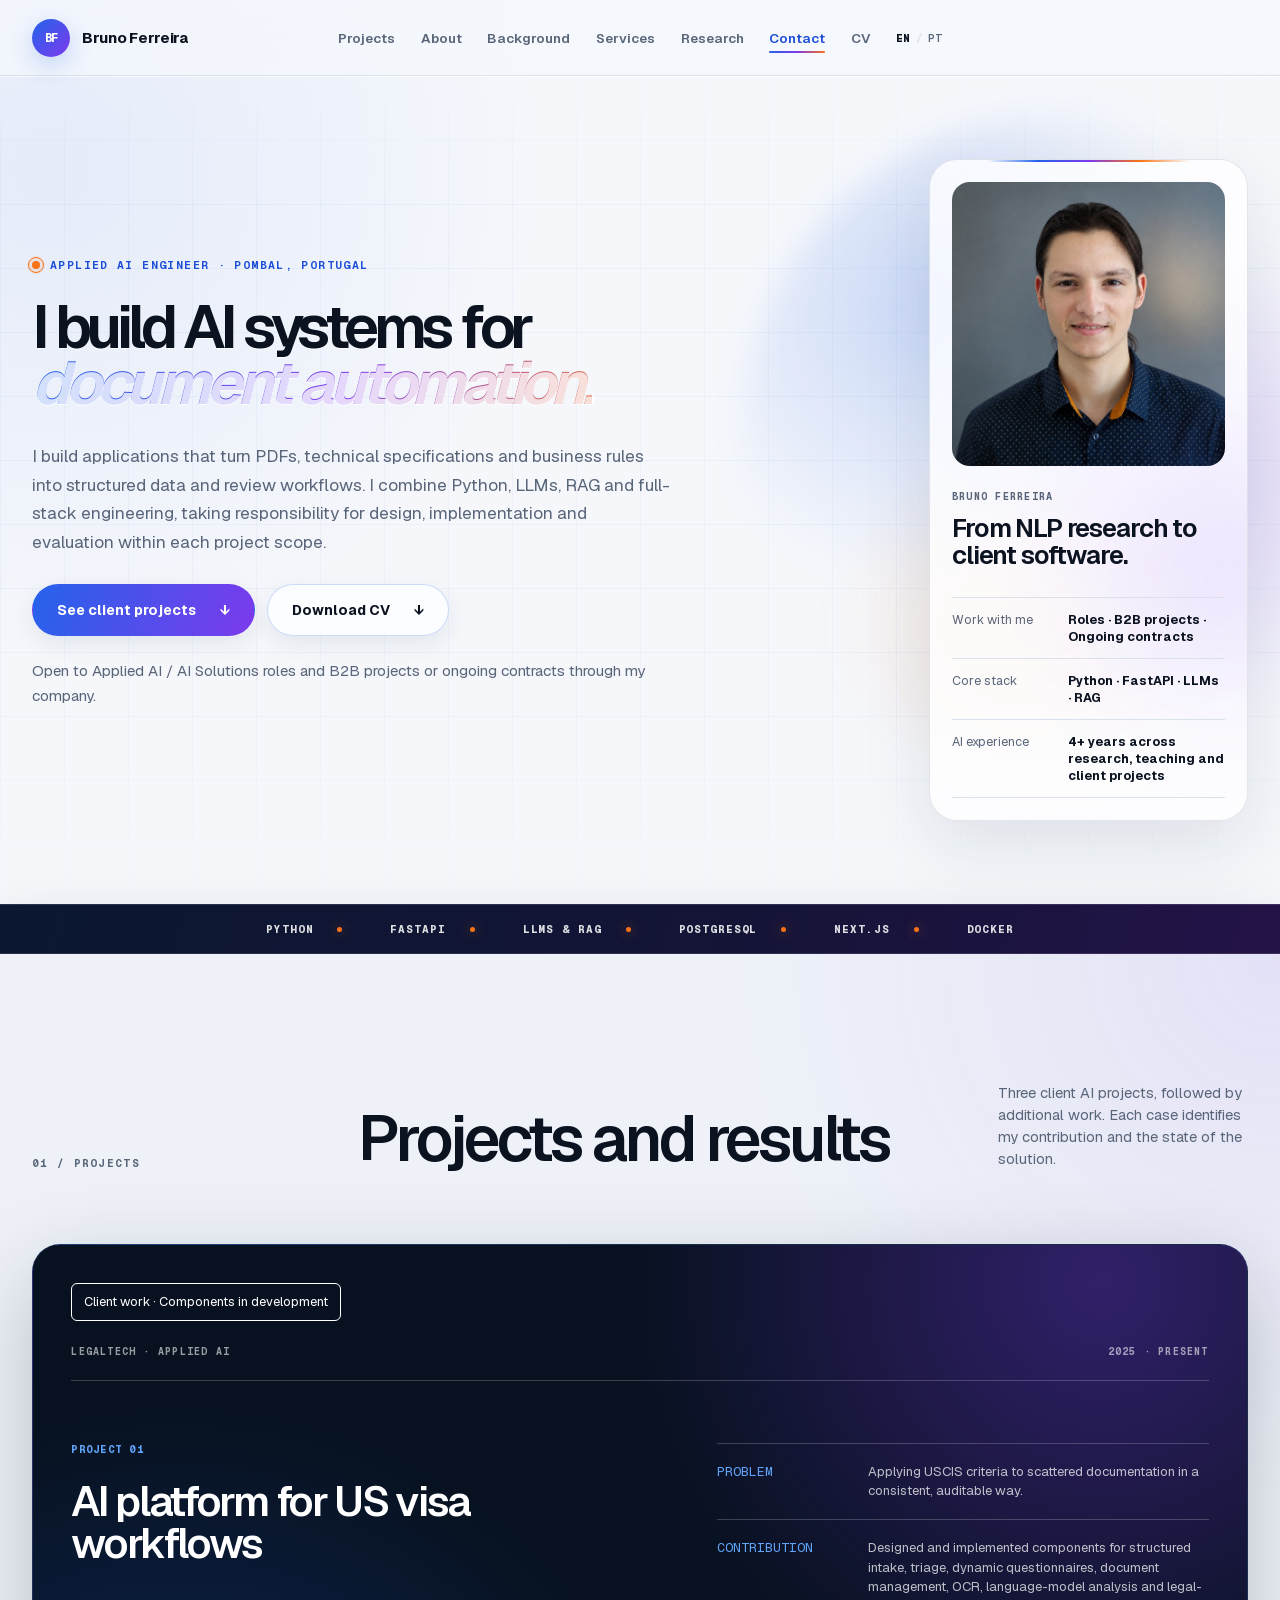
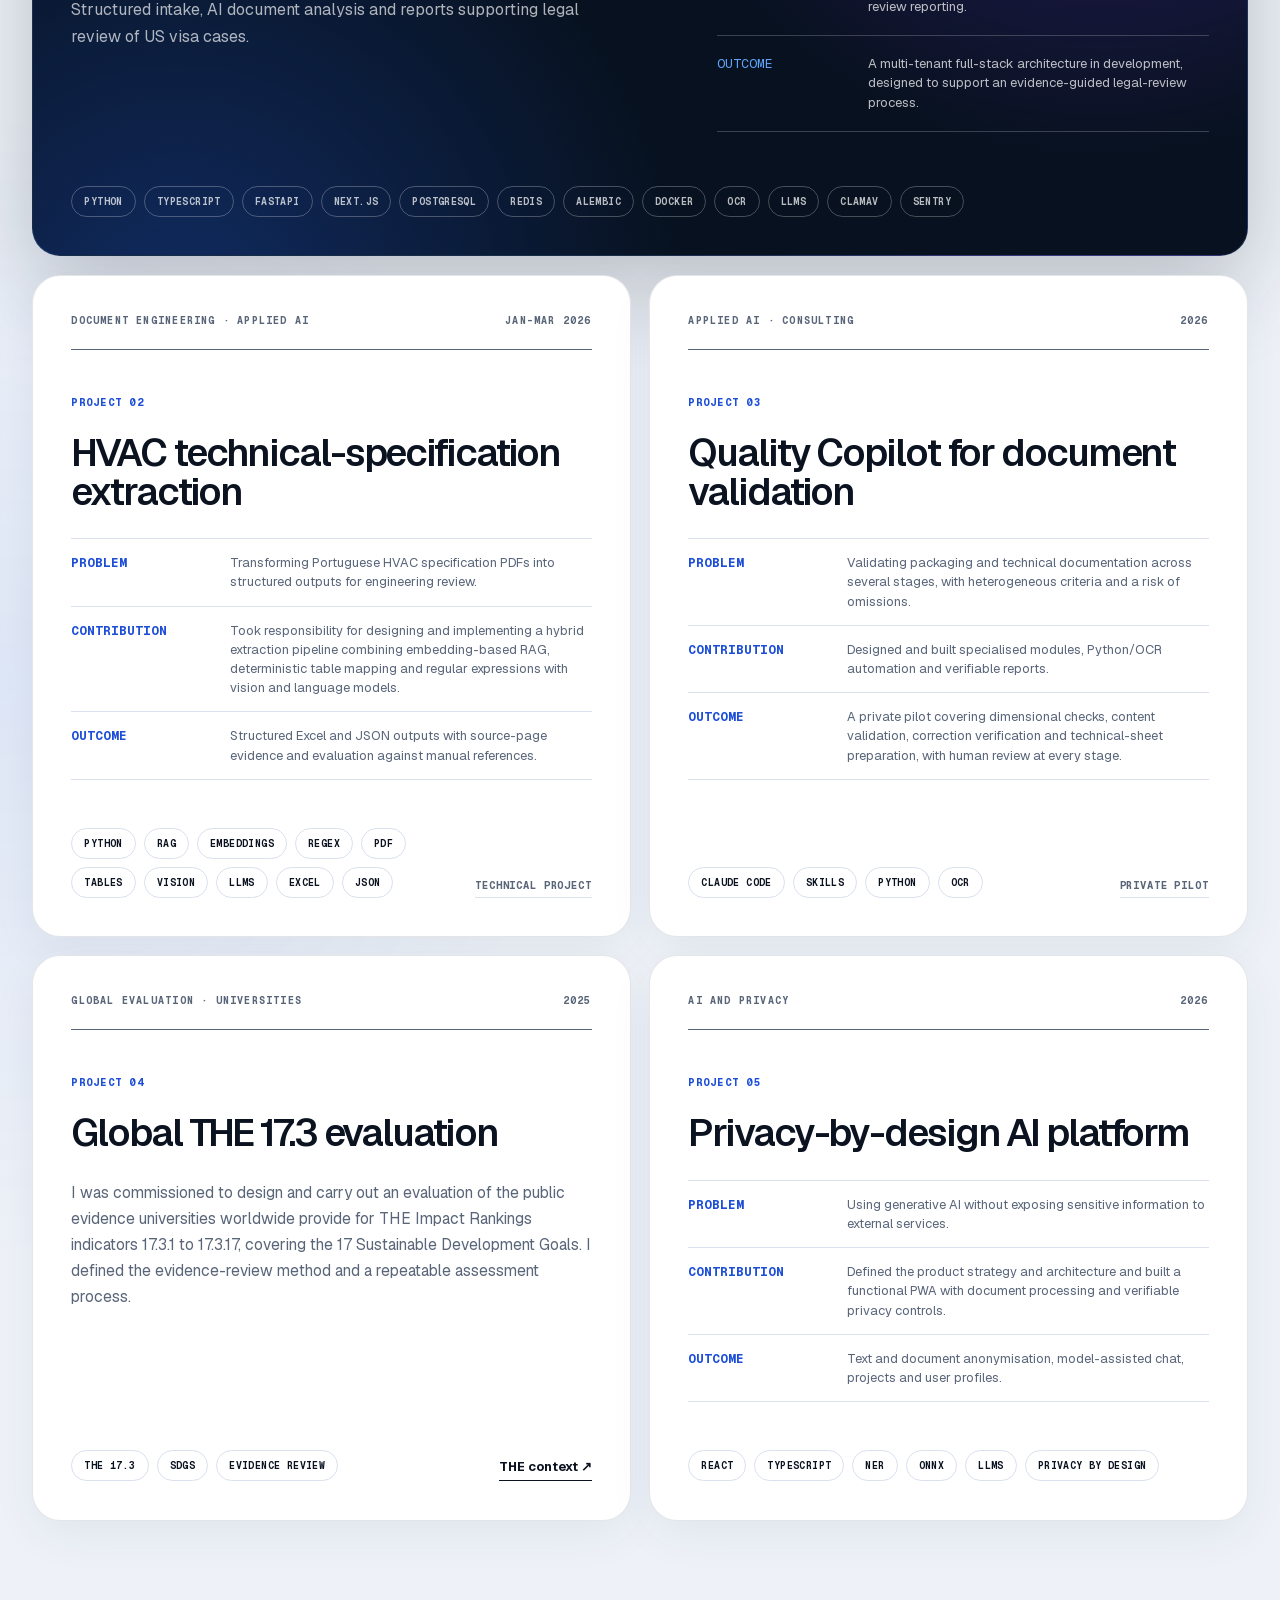
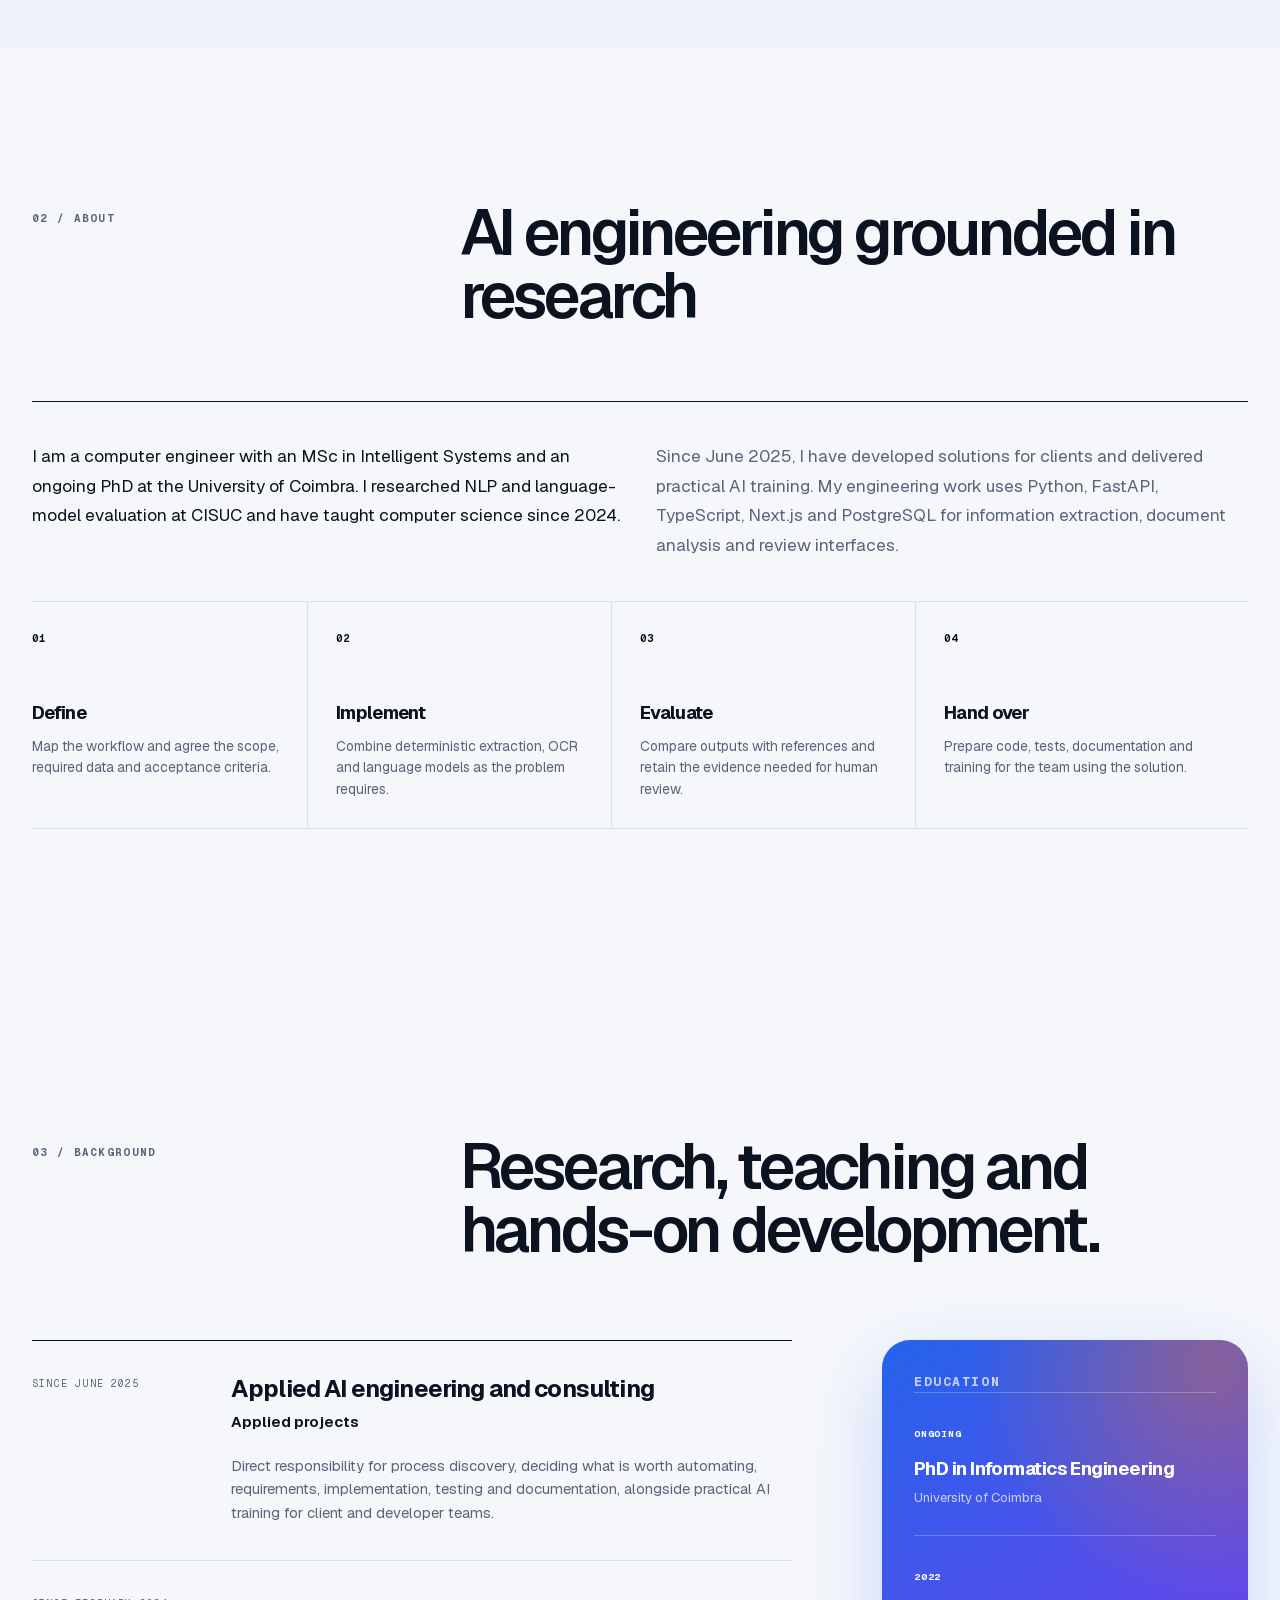
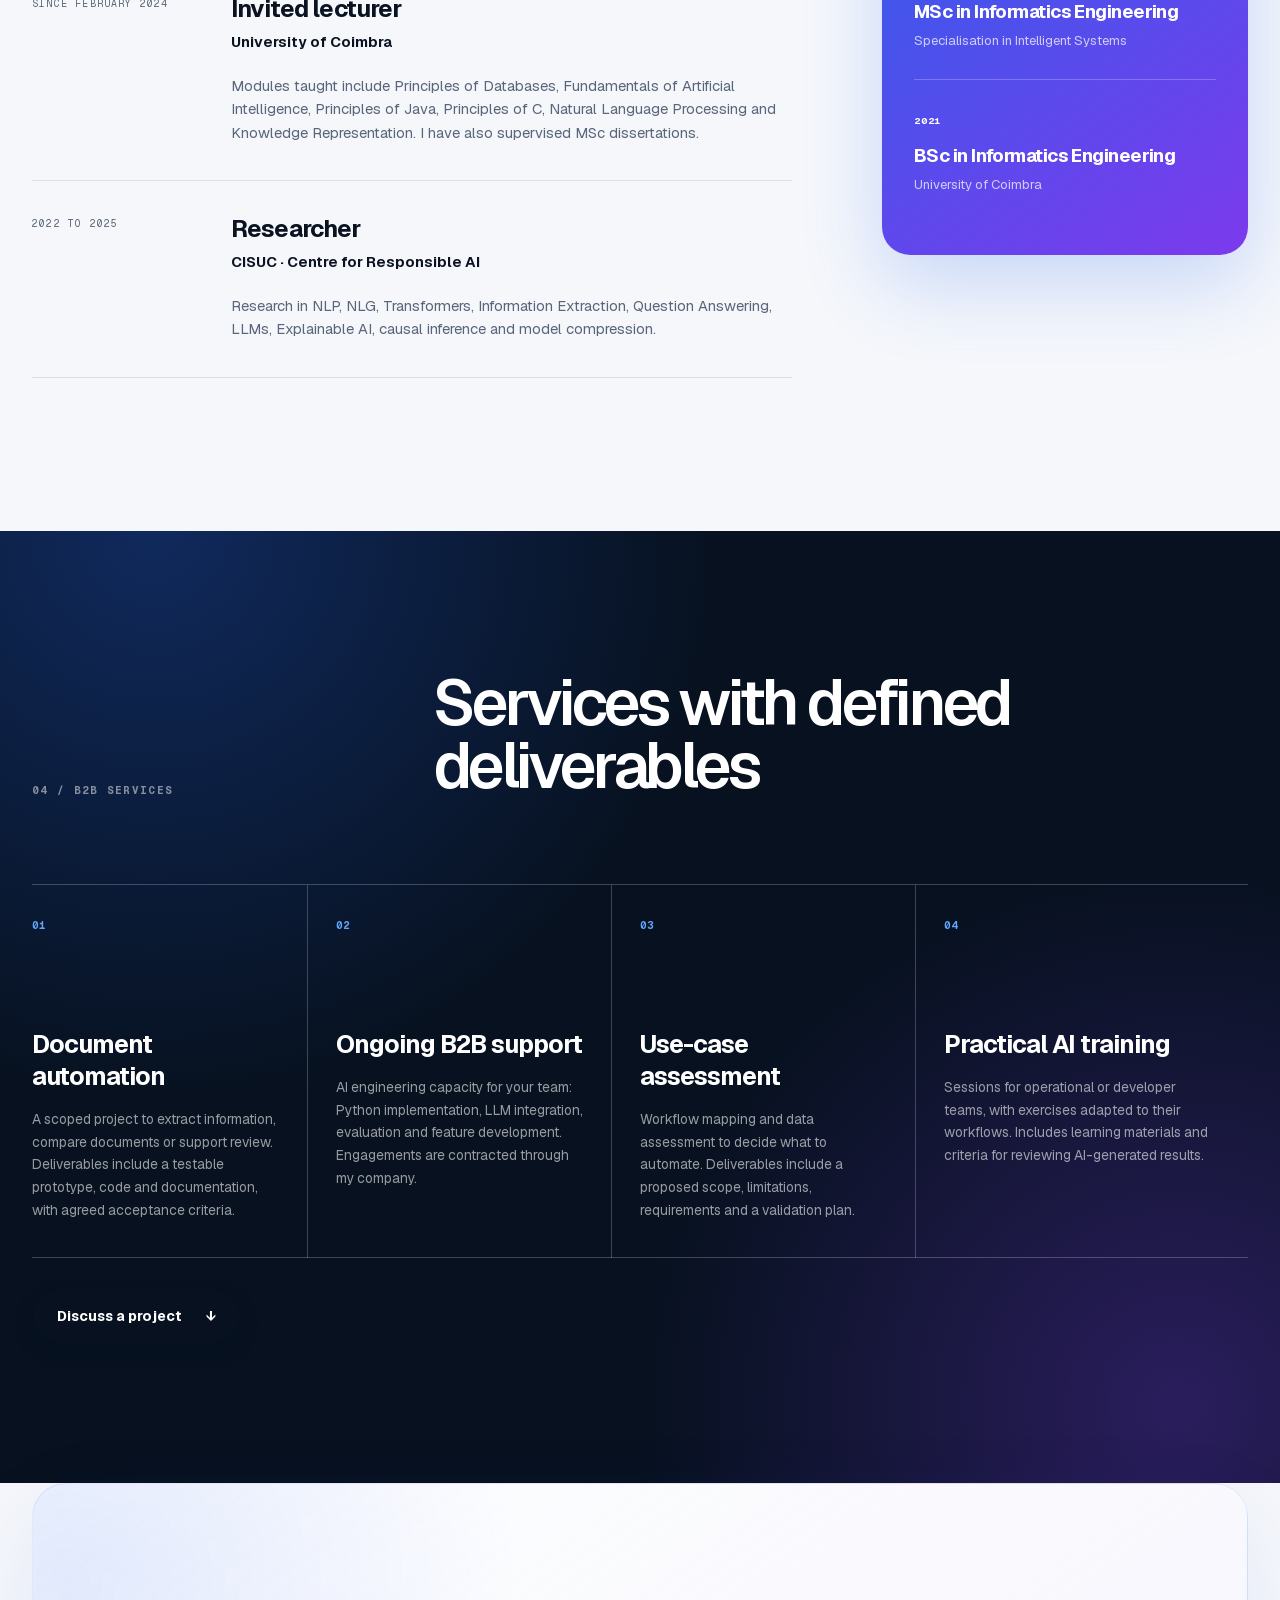
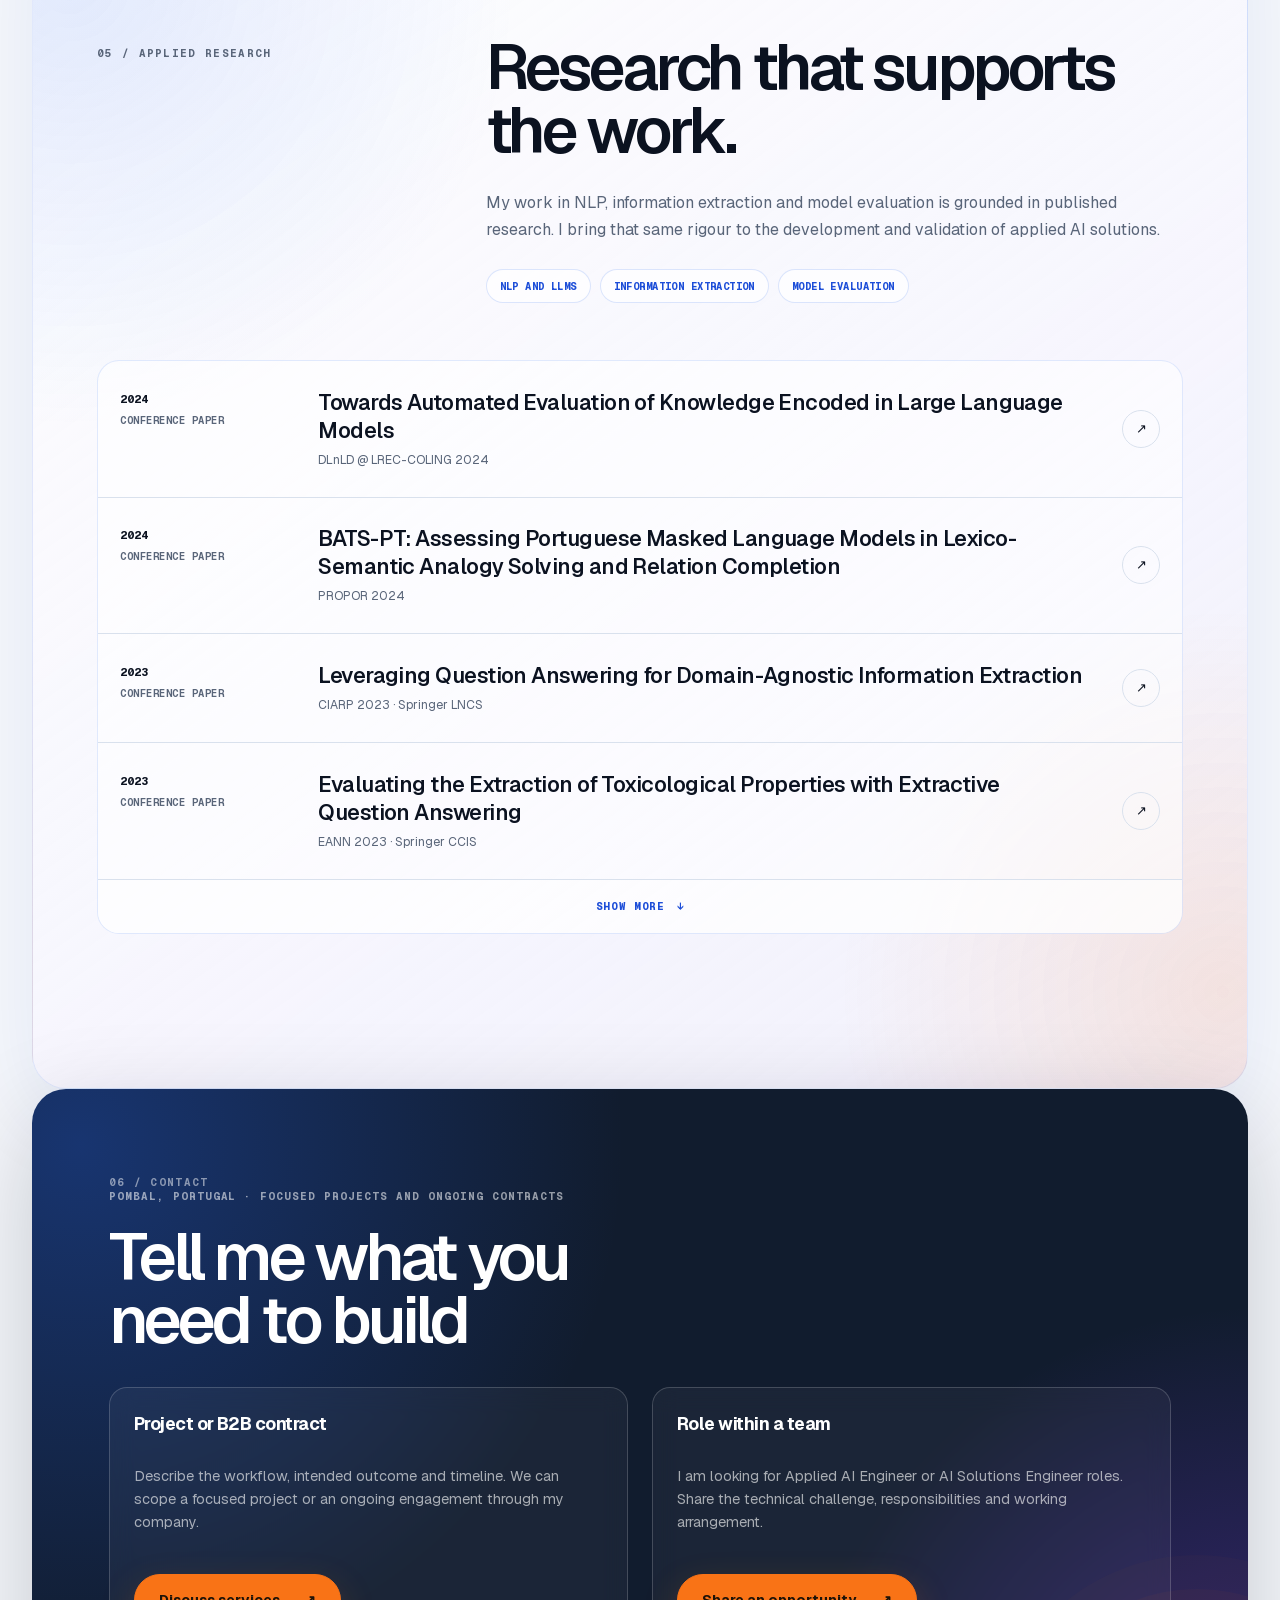
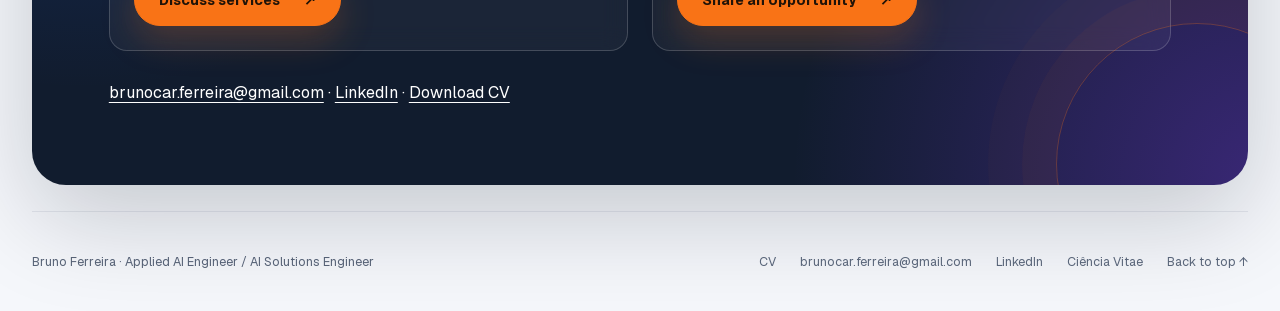
==== en/index.html @ 370292e5 "Restore visual hierarchy in CVs and update privacy project label and year" ====
<!doctype html>
<html lang="en-GB">
<head>
  <meta charset="utf-8">
  <meta name="viewport" content="width=device-width, initial-scale=1">
  <title>Bruno Ferreira | Applied AI Engineer / AI Solutions Engineer</title>
  <meta name="description" content="Applied AI Engineer in Portugal. Python, LLMs, RAG and document automation. Client projects in LegalTech, engineering and document validation. Available for roles and B2B contracts.">
  <meta name="theme-color" content="#f5f7fb">
  <link rel="canonical" href="https://mrbrunoferreira.github.io/bruno-ferreira/">
  <link rel="alternate" hreflang="pt-PT" href="https://mrbrunoferreira.github.io/bruno-ferreira/pt/">
  <link rel="alternate" hreflang="en-GB" href="https://mrbrunoferreira.github.io/bruno-ferreira/">
  <link rel="alternate" hreflang="x-default" href="https://mrbrunoferreira.github.io/bruno-ferreira/">
  <link rel="icon" type="image/png" sizes="304x304" href="../favicon-bf.png">
  <link rel="preload" href="../bruno-ferreira-portrait-2026.jpg" as="image">
  <link rel="stylesheet" href="../styles.css">
  <meta property="og:type" content="website">
  <meta property="og:title" content="Bruno Ferreira | Applied AI Engineer / AI Solutions Engineer">
  <meta property="og:description" content="Applied AI Engineer in Portugal. Python, LLMs, RAG and document automation. Client projects in LegalTech, engineering and document validation. Available for roles and B2B contracts.">
  <meta property="og:url" content="https://mrbrunoferreira.github.io/bruno-ferreira/">
  <meta property="og:site_name" content="Bruno Ferreira">
  <meta property="og:locale" content="en_GB">
  <meta property="og:locale:alternate" content="pt_PT">
  <meta property="og:image" content="https://mrbrunoferreira.github.io/bruno-ferreira/og-applied-ai-blue.png">
  <meta property="og:image:width" content="1735">
  <meta property="og:image:height" content="907">
  <meta property="og:image:alt" content="Bruno Ferreira, Applied AI Engineer. Research, engineering and delivery.">
  <meta name="twitter:card" content="summary_large_image">
  <meta name="twitter:title" content="Bruno Ferreira | Applied AI Engineer / AI Solutions Engineer">
  <meta name="twitter:description" content="Applied AI Engineer in Portugal. Python, LLMs, RAG and document automation. Client projects in LegalTech, engineering and document validation. Available for roles and B2B contracts.">
  <meta name="twitter:image" content="https://mrbrunoferreira.github.io/bruno-ferreira/og-applied-ai-blue.png">
  <script type="application/ld+json">{"@context":"https://schema.org","@type":"Person","name":"Bruno Ferreira","jobTitle":"Applied AI Engineer / AI Solutions Engineer","url":"https://mrbrunoferreira.github.io/bruno-ferreira/","email":"mailto:brunocar.ferreira@gmail.com","sameAs":["https://www.linkedin.com/in/mrbclf/","https://www.cienciavitae.pt/portal/en/F511-94EB-FD3B","https://orcid.org/0000-0002-1148-8887"],"address":{"@type":"PostalAddress","addressLocality":"Pombal","addressCountry":"PT"},"knowsAbout":["Applied AI","Natural Language Processing","Large Language Models","Information Extraction","Question Answering","AI evaluation","Document intelligence"]}</script>
</head>
<body>
<a class="skip-link" href="#home">Skip to content</a>
<div class="scroll-progress" aria-hidden="true"><span></span></div>
<header class="site-header">
<a class="brand" href="#home" aria-label="Bruno Ferreira, home">
<span class="brand-mark" aria-hidden="true">BF</span>
<span>Bruno Ferreira</span>
</a>
<button class="nav-toggle" type="button" hidden aria-expanded="false" aria-controls="main-navigation" aria-label="Open menu" data-label-open="Open menu" data-label-close="Close menu">
<span>Menu</span>
<span class="nav-toggle-icon" aria-hidden="true"><span></span><span></span></span>
</button>
<nav class="main-nav" id="main-navigation" aria-label="Main navigation">
<a href="#projects">Projects</a>
<a href="#about">About</a>
<a href="#background">Background</a>
<a href="#services">Services</a>
<a href="#research">Research</a>
<a class="nav-contact" href="#contact">Contact</a>
<a href="../bruno-ferreira-cv-en.pdf" download>CV</a>
<span class="language-switch" role="group" aria-label="Choose language">
<a href="../" lang="en" aria-current="page">EN</a>
<span aria-hidden="true">/</span>
<a href="../pt/" lang="pt">PT</a>
</span>
</nav>
</header>
<main id="home" tabindex="-1">
<section class="hero section-shell" aria-labelledby="hero-title">
<div class="hero-copy">
<p class="eyebrow"><span class="status-dot" aria-hidden="true"></span>Applied AI Engineer · Pombal, Portugal</p>
<h1 id="hero-title">I build AI systems for <em>document automation.</em></h1>
<p class="hero-intro">I build applications that turn PDFs, technical specifications and business rules into structured data and review workflows. I combine Python, LLMs, RAG and full-stack engineering, taking responsibility for design, implementation and evaluation within each project scope.</p>
<div class="hero-actions">
<a class="button button-primary" href="#projects">See client projects <span aria-hidden="true">↓</span></a>
<a class="button button-secondary" href="../bruno-ferreira-cv-en.pdf" download>Download CV <span aria-hidden="true">↓</span></a>
</div>
<p class="hero-availability">Open to Applied AI / AI Solutions roles and B2B projects or ongoing contracts through my company.</p>
</div>
<aside class="hero-profile" aria-label="Professional summary">
<div class="portrait-wrap">
<img src="../bruno-ferreira-portrait-2026.jpg" alt="Portrait of Bruno Ferreira" width="1254" height="1254">
</div>
<p class="profile-label">Bruno Ferreira</p>
<h2>From NLP research to client software.</h2>
<dl class="profile-facts">
<div><dt>Work with me</dt><dd>Roles · B2B projects · Ongoing contracts</dd></div>
<div><dt>Core stack</dt><dd>Python · FastAPI · LLMs · RAG</dd></div>
<div><dt>AI experience</dt><dd>4+ years across research, teaching and client projects</dd></div>
</dl>
</aside>
</section>
<div class="focus-strip">
<div class="focus-track" role="list" aria-label="Core technologies">
<span role="listitem">Python</span>
<span role="listitem">FastAPI</span>
<span role="listitem">LLMs &amp; RAG</span>
<span role="listitem">PostgreSQL</span>
<span role="listitem">Next.js</span>
<span role="listitem">Docker</span>
</div>
</div>

<section class="projects" id="projects" aria-labelledby="projects-title">
<div class="section-shell section-heading section-heading-row">
<div>
<p class="section-index">01 / Projects</p>
<h2 id="projects-title">Projects and results</h2>
</div>
<p class="section-note">Three client AI projects, followed by additional work. Each case identifies my contribution and the state of the solution.</p>
</div>
<div class="section-shell project-grid">
<article class="project-card project-featured project-visa">
<p class="project-state">Client work · Components in development</p>
<div class="project-topline">
<p>LegalTech · Applied AI</p>
<span>2025 · Present</span>
</div>
<div class="project-featured-content">
<div>
<p class="project-number">Project 01</p>
<h3>AI platform for US visa workflows</h3>
<p class="project-lead">Structured intake, AI document analysis and reports supporting legal review of US visa cases.</p>
</div>
<dl class="project-details">
<div><dt>Problem</dt><dd>Applying USCIS criteria to scattered documentation in a consistent, auditable way.</dd></div>
<div><dt>Contribution</dt><dd>Designed and implemented components for structured intake, triage, dynamic questionnaires, document management, OCR, language-model analysis and legal-review reporting.</dd></div>
<div><dt>Outcome</dt><dd>A multi-tenant full-stack architecture in development, designed to support an evidence-guided legal-review process.</dd></div>
</dl>
</div>
<div class="tag-list" role="list" aria-label="Project technologies">
<span role="listitem">Python</span>
<span role="listitem">TypeScript</span>
<span role="listitem">FastAPI</span>
<span role="listitem">Next.js</span>
<span role="listitem">PostgreSQL</span>
<span role="listitem">Redis</span>
<span role="listitem">Alembic</span>
<span role="listitem">Docker</span>
<span role="listitem">OCR</span>
<span role="listitem">LLMs</span>
<span role="listitem">ClamAV</span>
<span role="listitem">Sentry</span>
</div>
</article>
<article class="project-card project-secondary project-hvac">
<div class="project-topline">
<p>Document engineering · Applied AI</p>
<span>Jan–Mar 2026</span>
</div>
<p class="project-number">Project 02</p>
<h3>HVAC technical-specification extraction</h3>
<dl class="project-summary-grid">
<div><dt>Problem</dt><dd>Transforming Portuguese HVAC specification PDFs into structured outputs for engineering review.</dd></div>
<div><dt>Contribution</dt><dd>Took responsibility for designing and implementing a hybrid extraction pipeline combining embedding-based RAG, deterministic table mapping and regular expressions with vision and language models.</dd></div>
<div><dt>Outcome</dt><dd>Structured Excel and JSON outputs with source-page evidence and evaluation against manual references.</dd></div>
</dl>
<div class="project-card-footer">
<div class="tag-list">
<span>Python</span>
<span>RAG</span>
<span>Embeddings</span>
<span>Regex</span>
<span>PDF</span>
<span>Tables</span>
<span>Vision</span>
<span>LLMs</span>
<span>Excel</span>
<span>JSON</span>
</div>
<span class="project-private">Technical project</span>
</div>
</article>
<article class="project-card project-secondary project-quality">
<div class="project-topline">
<p>Applied AI · Consulting</p>
<span>2026</span>
</div>
<p class="project-number">Project 03</p>
<h3>Quality Copilot for document validation</h3>
<dl class="project-summary-grid">
<div><dt>Problem</dt><dd>Validating packaging and technical documentation across several stages, with heterogeneous criteria and a risk of omissions.</dd></div>
<div><dt>Contribution</dt><dd>Designed and built specialised modules, Python/OCR automation and verifiable reports.</dd></div>
<div><dt>Outcome</dt><dd>A private pilot covering dimensional checks, content validation, correction verification and technical-sheet preparation, with human review at every stage.</dd></div>
</dl>
<div class="project-card-footer">
<div class="tag-list">
<span>Claude Code</span>
<span>Skills</span>
<span>Python</span>
<span>OCR</span>
</div>
<span class="project-private">Private pilot</span>
</div>
</article>
<article class="project-card project-secondary project-the">
<div class="project-topline">
<p>Global evaluation · Universities</p>
<span>2025</span>
</div>
<p class="project-number">Project 04</p>
<h3>Global THE 17.3 evaluation</h3>
<p>I was commissioned to design and carry out an evaluation of the public evidence universities worldwide provide for THE Impact Rankings indicators 17.3.1 to 17.3.17, covering the 17 Sustainable Development Goals. I defined the evidence-review method and a repeatable assessment process.</p>
<div class="project-card-footer">
<div class="tag-list">
<span>THE 17.3</span>
<span>SDGs</span>
<span>Evidence Review</span>
</div>
<a href="https://www.timeshighereducation.com/world-university-rankings/impact-rankings-2025-methodology" target="_blank" rel="noreferrer">THE context <span aria-hidden="true">↗</span>
</a>
</div>
</article>
<article class="project-card project-secondary project-privacy">
<div class="project-topline">
<p>AI and privacy</p>
<span>2026</span>
</div>
<p class="project-number">Project 05</p>
<h3>Privacy-by-design AI platform</h3>
<dl class="project-summary-grid">
<div><dt>Problem</dt><dd>Using generative AI without exposing sensitive information to external services.</dd></div>
<div><dt>Contribution</dt><dd>Defined the product strategy and architecture and built a functional PWA with document processing and verifiable privacy controls.</dd></div>
<div><dt>Outcome</dt><dd>Text and document anonymisation, model-assisted chat, projects and user profiles.</dd></div>
</dl>
<div class="project-card-footer">
<div class="tag-list">
<span>React</span>
<span>TypeScript</span>
<span>NER</span>
<span>ONNX</span>
<span>LLMs</span>
<span>Privacy by Design</span>
</div>
</div>
</article>
</div>
</section>
<section class="about section-shell" id="about" aria-labelledby="about-title">
<div class="section-heading"><p class="section-index">02 / About</p><h2 id="about-title">AI engineering grounded in research</h2></div>
<div class="about-body">
<div class="about-copy"><p>I am a computer engineer with an MSc in Intelligent Systems and an ongoing PhD at the University of Coimbra. I researched NLP and language-model evaluation at CISUC and have taught computer science since 2024.</p><p>Since June 2025, I have developed solutions for clients and delivered practical AI training. My engineering work uses Python, FastAPI, TypeScript, Next.js and PostgreSQL for information extraction, document analysis and review interfaces.</p></div>
<div class="about-process" role="group" aria-label="How I work">
<article><span>01</span><h3>Define</h3><p>Map the workflow and agree the scope, required data and acceptance criteria.</p></article><article><span>02</span><h3>Implement</h3><p>Combine deterministic extraction, OCR and language models as the problem requires.</p></article><article><span>03</span><h3>Evaluate</h3><p>Compare outputs with references and retain the evidence needed for human review.</p></article><article><span>04</span><h3>Hand over</h3><p>Prepare code, tests, documentation and training for the team using the solution.</p></article>
</div>
</div>
</section>
<section class="journey section-shell" id="background" aria-labelledby="journey-title">
<div class="section-heading">
<p class="section-index">03 / Background</p>
<h2 id="journey-title">Research, teaching and hands-on development.</h2>
</div>
<div class="journey-layout">
<div class="timeline">
<article>
<p class="timeline-period">Since June 2025</p>
<div>
<h3>Applied AI engineering and consulting</h3>
<p class="timeline-place">Applied projects</p>
<p>Direct responsibility for process discovery, deciding what is worth automating, requirements, implementation, testing and documentation, alongside practical AI training for client and developer teams.</p>
</div>
</article>
<article>
<p class="timeline-period">Since February 2024</p>
<div>
<h3>Invited lecturer</h3>
<p class="timeline-place">University of Coimbra</p>
<p>Modules taught include Principles of Databases, Fundamentals of Artificial Intelligence, Principles of Java, Principles of C, Natural Language Processing and Knowledge Representation. I have also supervised MSc dissertations.</p>
</div>
</article>
<article>
<p class="timeline-period">2022 to 2025</p>
<div>
<h3>Researcher</h3>
<p class="timeline-place">CISUC · Centre for Responsible AI</p>
<p>Research in NLP, NLG, Transformers, Information Extraction, Question Answering, LLMs, Explainable AI, causal inference and model compression.</p>
</div>
</article>
</div>
<aside class="education-card">
<p class="profile-label">Education</p>
<div>
<span>Ongoing</span>
<h3>PhD in Informatics Engineering</h3>
<p>University of Coimbra</p>
</div>
<div>
<span>2022</span>
<h3>MSc in Informatics Engineering</h3>
<p>Specialisation in Intelligent Systems</p>
</div>
<div>
<span>2021</span>
<h3>BSc in Informatics Engineering</h3>
<p>University of Coimbra</p>
</div>
</aside>
</div>
</section>
<section class="capability-section" id="services" aria-labelledby="capability-title">
<div class="section-shell">
<div class="section-heading section-heading-row"><div><p class="section-index section-index-light">04 / B2B services</p>
<h2 id="capability-title">Services with defined deliverables</h2></div></div>
<div class="capability-grid">
<article><span>01</span><h3>Document automation</h3><p>A scoped project to extract information, compare documents or support review. Deliverables include a testable prototype, code and documentation, with agreed acceptance criteria.</p></article><article><span>02</span><h3>Ongoing B2B support</h3><p>AI engineering capacity for your team: Python implementation, LLM integration, evaluation and feature development. Engagements are contracted through my company.</p></article><article><span>03</span><h3>Use-case assessment</h3><p>Workflow mapping and data assessment to decide what to automate. Deliverables include a proposed scope, limitations, requirements and a validation plan.</p></article><article><span>04</span><h3>Practical AI training</h3><p>Sessions for operational or developer teams, with exercises adapted to their workflows. Includes learning materials and criteria for reviewing AI-generated results.</p></article>
</div>
<p class="service-contact"><a class="button button-outline-light" href="#contact">Discuss a project <span aria-hidden="true">↓</span></a></p>
</div></section>
<section class="publications section-shell" id="research" aria-labelledby="publications-title">
<div class="section-heading">
<p class="section-index">05 / Applied research</p>
<div class="publication-heading-copy">
<h2 id="publications-title">Research that supports the work.</h2>
<p class="publication-lead">My work in NLP, information extraction and model evaluation is grounded in published research. I bring that same rigour to the development and validation of applied AI solutions.</p>
<div class="publication-themes" role="list" aria-label="Main research areas">
<span role="listitem">NLP and LLMs</span>
<span role="listitem">Information extraction</span>
<span role="listitem">Model evaluation</span>
</div>
</div>
</div>
<div class="publication-list">
<article>
<div class="publication-meta"><span>2024</span><small>Conference paper</small></div>
<div class="publication-copy"><h3>Towards Automated Evaluation of Knowledge Encoded in Large Language Models</h3><p>DLnLD @ LREC-COLING 2024</p></div>
<a href="https://aclanthology.org/2024.dlnld-1.7/" target="_blank" rel="noreferrer" aria-label="Open Towards Automated Evaluation of Knowledge Encoded in Large Language Models">↗</a>
</article>
<article>
<div class="publication-meta"><span>2024</span><small>Conference paper</small></div>
<div class="publication-copy"><h3>BATS-PT: Assessing Portuguese Masked Language Models in Lexico-Semantic Analogy Solving and Relation Completion</h3><p>PROPOR 2024</p></div>
<a href="https://aclanthology.org/2024.propor-1.21/" target="_blank" rel="noreferrer" aria-label="Open BATS-PT">↗</a>
</article>
<article>
<div class="publication-meta"><span>2023</span><small>Conference paper</small></div>
<div class="publication-copy"><h3>Leveraging Question Answering for Domain-Agnostic Information Extraction</h3><p>CIARP 2023 · Springer LNCS</p></div>
<a href="https://link.springer.com/chapter/10.1007/978-3-031-49018-7_18" target="_blank" rel="noreferrer" aria-label="Open Leveraging Question Answering for Domain-Agnostic Information Extraction">↗</a>
</article>
<article>
<div class="publication-meta"><span>2023</span><small>Conference paper</small></div>
<div class="publication-copy"><h3>Evaluating the Extraction of Toxicological Properties with Extractive Question Answering</h3><p>EANN 2023 · Springer CCIS</p></div>
<a href="https://link.springer.com/chapter/10.1007/978-3-031-34204-2_48" target="_blank" rel="noreferrer" aria-label="Open Evaluating the Extraction of Toxicological Properties with Extractive Question Answering">↗</a>
</article>
<div class="publication-more" id="publication-more-en">
<article>
<div class="publication-meta"><span>2023</span><small>Conference paper</small></div>
<div class="publication-copy"><h3>SafetyDesk: Accelerating the Production of Toxicological Reports</h3><p>EXP.AT 2023 · IEEE</p></div>
<a href="https://doi.org/10.1109/exp.at2358782.2023.10546214" target="_blank" rel="noreferrer" aria-label="Open SafetyDesk: Accelerating the Production of Toxicological Reports">↗</a>
</article>
<article>
<div class="publication-meta"><span>2023</span><small>Extended abstract</small></div>
<div class="publication-copy"><h3>ETFs Information Extraction from KIIDs</h3><p>Environmental Finance for the Common Good</p></div>
<a href="https://www.cienciavitae.pt/portal/en/F511-94EB-FD3B" target="_blank" rel="noreferrer" aria-label="Open the record on Ciência Vitae">↗</a>
</article>
<article>
<div class="publication-meta"><span>2022</span><small>Conference paper</small></div>
<div class="publication-copy"><h3>Question Answering for Toxicological Information Extraction</h3><p>SLATE 2022 · OASIcs</p></div>
<a href="https://drops.dagstuhl.de/entities/document/10.4230/OASIcs.SLATE.2022.3" target="_blank" rel="noreferrer" aria-label="Open Question Answering for Toxicological Information Extraction">↗</a>
</article>
<article>
<div class="publication-meta"><span>2022</span><small>Master's dissertation</small></div>
<div class="publication-copy"><h3>Safety Desk: Extraction and Analysis of Textual Information to Build a Reporting System</h3><p>University of Coimbra</p></div>
<a href="https://estudogeral.uc.pt/handle/10316/102975" target="_blank" rel="noreferrer" aria-label="Open the Safety Desk dissertation">↗</a>
</article>
</div>
<button class="publication-toggle" type="button" hidden aria-expanded="false" aria-controls="publication-more-en" data-label-more="Show more" data-label-less="Show less">
<span class="publication-toggle-label">Show more</span>
<span aria-hidden="true">↓</span>
</button>
</div>
</section>
<section class="contact section-shell" id="contact" aria-labelledby="contact-title">
<p class="section-index section-index-light">06 / Contact</p>
<div class="contact-prompt"><p class="contact-kicker">Pombal, Portugal · Focused projects and ongoing contracts</p><h2 id="contact-title">Tell me what you need to build</h2></div>
<div class="contact-paths contact-options">
<article><h3>Project or B2B contract</h3><p>Describe the workflow, intended outcome and timeline. We can scope a focused project or an ongoing engagement through my company.</p><a class="button button-accent" href="mailto:brunocar.ferreira@gmail.com?subject=B2B%20project%20-%20Bruno%20Ferreira">Discuss services <span aria-hidden="true">↗</span></a></article><article><h3>Role within a team</h3><p>I am looking for Applied AI Engineer or AI Solutions Engineer roles. Share the technical challenge, responsibilities and working arrangement.</p><a class="button button-accent" href="mailto:brunocar.ferreira@gmail.com?subject=Applied%20AI%20opportunity%20-%20Bruno%20Ferreira">Share an opportunity <span aria-hidden="true">↗</span></a></article>
</div>
<p class="contact-direct"><a href="mailto:brunocar.ferreira@gmail.com">brunocar.ferreira@gmail.com</a> · <a href="https://www.linkedin.com/in/mrbclf/" target="_blank" rel="noreferrer">LinkedIn</a> · <a href="../bruno-ferreira-cv-en.pdf" download>Download CV</a></p>
</section>
</main>
<footer class="site-footer">
<p>Bruno Ferreira · Applied AI Engineer / AI Solutions Engineer</p>
<div>
<a href="../bruno-ferreira-cv-en.pdf" download>CV</a>
<a href="mailto:brunocar.ferreira@gmail.com">brunocar.ferreira@gmail.com</a>
<a href="https://www.linkedin.com/in/mrbclf/" target="_blank" rel="noreferrer">LinkedIn</a>
<a href="https://www.cienciavitae.pt/portal/en/F511-94EB-FD3B" target="_blank" rel="noreferrer">Ciência Vitae</a>
<a href="#home">Back to top ↑</a>
</div>
</footer>
<script src="../interactions.js" defer></script>
</body>
</html>
---- styles.css ----
@font-face {
  font-family: "Geist";
  src: url("./fonts/geist.woff2") format("woff2");
  font-style: normal;
  font-weight: 100 900;
  font-display: swap;
}

@font-face {
  font-family: "Geist Mono";
  src: url("./fonts/geist-mono.woff2") format("woff2");
  font-style: normal;
  font-weight: 100 900;
  font-display: swap;
}

:root {
  --font-geist-sans: "Geist";
  --font-geist-mono: "Geist Mono";
}

:root {
  --paper: #f5f7fb;
  --paper-strong: #ffffff;
  --ink: #0b1220;
  --ink-soft: #596579;
  --line: #d9e1ed;
  --accent: #2563eb;
  --accent-dark: #1d4ed8;
  --accent-soft: #dbeafe;
  --violet: #7c3aed;
  --violet-soft: #ede9fe;
  --orange: #f97316;
  --orange-soft: #ffedd5;
  --dark: #07111f;
  --dark-soft: #111c2e;
  --radius-sm: 10px;
  --radius-lg: 28px;
  --shell: min(1280px, calc(100vw - 64px));
  --ease-out: cubic-bezier(0.16, 1, 0.3, 1);
  --shadow-soft: 0 24px 70px rgba(15, 32, 61, 0.1);
  --shadow-hover: 0 30px 90px rgba(30, 64, 175, 0.16);
}

* {
  box-sizing: border-box;
}

html {
  scroll-behavior: smooth;
  overflow-x: hidden;
  background: var(--paper);
}

body {
  margin: 0;
  background: var(--paper);
  color: var(--ink);
  font-family: var(--font-geist-sans), Arial, Helvetica, sans-serif;
  text-rendering: optimizeLegibility;
}

a {
  color: inherit;
  text-decoration: none;
}

button,
a {
  -webkit-tap-highlight-color: transparent;
}

a:focus-visible,
button:focus-visible {
  outline: 3px solid #fff;
  outline-offset: 2px;
  box-shadow: 0 0 0 6px var(--accent-dark);
}

.skip-link {
  position: fixed;
  z-index: 100;
  top: 12px;
  left: 12px;
  padding: 10px 14px;
  border-radius: 8px;
  background: var(--ink);
  color: #fff;
  font-size: 0.82rem;
  font-weight: 700;
  transform: translateY(-160%);
  transition: transform 160ms ease;
}

.skip-link:focus {
  transform: translateY(0);
}

img {
  display: block;
  max-width: 100%;
}

.section-shell {
  width: var(--shell);
  margin-inline: auto;
}

.site-header {
  position: sticky;
  z-index: 30;
  top: 0;
  display: grid;
  grid-template-columns: 1fr auto 1fr;
  align-items: center;
  min-height: 76px;
  padding: 0 32px;
  border-bottom: 1px solid rgba(17, 21, 18, 0.14);
  background: rgba(243, 242, 236, 0.88);
  backdrop-filter: blur(18px);
}

.brand {
  display: inline-flex;
  align-items: center;
  gap: 12px;
  width: fit-content;
  font-size: 0.95rem;
  font-weight: 700;
  letter-spacing: -0.02em;
}

.brand-mark {
  display: grid;
  width: 38px;
  height: 38px;
  place-items: center;
  border-radius: 50%;
  background: var(--ink);
  color: var(--accent);
  font-family: var(--font-geist-mono), monospace;
  font-size: 0.78rem;
  letter-spacing: -0.06em;
}

.nav-toggle {
  display: none;
  align-items: center;
  justify-content: center;
  gap: 10px;
  min-height: 42px;
  padding: 8px 12px;
  border: 1px solid var(--line);
  border-radius: 999px;
  background: rgba(255, 255, 255, 0.72);
  color: var(--ink);
  font: 700 0.76rem var(--font-geist-sans), Arial, sans-serif;
  cursor: pointer;
}

.nav-toggle[hidden] {
  display: none;
}

.nav-toggle-icon {
  display: grid;
  gap: 5px;
  width: 17px;
}

.nav-toggle-icon span {
  display: block;
  width: 100%;
  height: 2px;
  border-radius: 999px;
  background: currentColor;
  transition: transform 220ms ease;
}

.nav-toggle[aria-expanded="true"] .nav-toggle-icon span:first-child {
  transform: translateY(3.5px) rotate(45deg);
}

.nav-toggle[aria-expanded="true"] .nav-toggle-icon span:last-child {
  transform: translateY(-3.5px) rotate(-45deg);
}

.main-nav {
  display: flex;
  align-items: center;
  gap: clamp(17px, 2vw, 32px);
  color: var(--ink-soft);
  font-size: 0.84rem;
  font-weight: 600;
}

.language-switch {
  display: inline-flex;
  align-items: center;
  gap: 6px;
  color: var(--ink-soft);
  font-family: var(--font-geist-mono), monospace;
  font-size: 0.67rem;
  letter-spacing: 0.06em;
}

.language-switch a[aria-current="page"] {
  color: var(--ink);
  font-weight: 800;
}

.language-switch > span {
  color: var(--line);
}

.main-nav a,
.site-footer a {
  position: relative;
}

.main-nav a::after,
.site-footer a::after {
  position: absolute;
  right: 0;
  bottom: -6px;
  left: 0;
  height: 1px;
  background: currentColor;
  content: "";
  transform: scaleX(0);
  transform-origin: right;
  transition: transform 180ms ease;
}

.main-nav a:hover::after,
.site-footer a:hover::after {
  transform: scaleX(1);
  transform-origin: left;
}

.hero {
  display: grid;
  min-height: calc(100svh - 76px);
  grid-template-columns: minmax(0, 1.72fr) minmax(310px, 0.68fr);
  gap: clamp(56px, 7vw, 120px);
  align-items: center;
  padding-block: clamp(48px, 6.5vw, 88px);
}

.eyebrow,
.section-index,
.profile-label,
.project-number,
.project-topline,
.timeline-period {
  font-family: var(--font-geist-mono), monospace;
  text-transform: uppercase;
  letter-spacing: 0.12em;
}

.eyebrow {
  display: flex;
  align-items: center;
  gap: 10px;
  margin: 0 0 28px;
  color: var(--ink-soft);
  font-size: 0.72rem;
  font-weight: 650;
}

.status-dot {
  position: relative;
  width: 8px;
  height: 8px;
  border-radius: 50%;
  background: var(--accent-dark);
}

.status-dot::after {
  position: absolute;
  inset: -4px;
  border: 1px solid var(--accent-dark);
  border-radius: 50%;
  content: "";
}

.hero h1 {
  max-width: 900px;
  margin: 0;
  font-size: clamp(3.5rem, 6.35vw, 6.9rem);
  font-weight: 620;
  letter-spacing: -0.075em;
  line-height: 0.93;
  text-wrap: balance;
}

.hero h1 em {
  display: block;
  color: var(--ink-soft);
  font-family: Georgia, "Times New Roman", serif;
  font-weight: 400;
  letter-spacing: -0.055em;
}

.hero-intro {
  max-width: 700px;
  margin: 30px 0 0;
  color: var(--ink-soft);
  font-size: clamp(1.05rem, 1.35vw, 1.28rem);
  line-height: 1.65;
}

.hero-actions {
  display: flex;
  flex-wrap: wrap;
  gap: 12px;
  margin-top: 28px;
}

.button {
  display: inline-flex;
  min-height: 52px;
  align-items: center;
  justify-content: center;
  gap: 24px;
  border: 1px solid var(--ink);
  border-radius: 999px;
  padding: 0 24px;
  font-size: 0.88rem;
  font-weight: 700;
  transition: transform 180ms ease, background 180ms ease, color 180ms ease;
}

.button:hover {
  transform: translateY(-2px);
}

.button-primary {
  background: var(--ink);
  color: #fff;
}

.button-primary:hover {
  background: var(--dark-soft);
}

.button-secondary:hover {
  background: var(--paper-strong);
}

.hero-profile {
  position: relative;
  overflow: hidden;
  border: 1px solid var(--line);
  border-radius: var(--radius-lg);
  background: var(--paper-strong);
  padding: 22px;
  box-shadow: 0 28px 90px rgba(24, 31, 26, 0.09);
}

.hero-profile::after {
  position: absolute;
  right: -70px;
  bottom: 150px;
  width: 180px;
  height: 180px;
  border-radius: 50%;
  background: var(--accent);
  content: "";
  filter: blur(80px);
  opacity: 0.5;
  pointer-events: none;
}

.portrait-wrap {
  position: relative;
  overflow: hidden;
  aspect-ratio: 1 / 1.04;
  border-radius: 18px;
  background: #e9eeeb;
}

.portrait-wrap img {
  width: 100%;
  height: 100%;
  object-fit: cover;
  object-position: center 20%;
}

.profile-label {
  margin: 24px 0 12px;
  color: var(--ink-soft);
  font-size: 0.64rem;
  font-weight: 700;
}

.hero-profile h2 {
  position: relative;
  z-index: 1;
  max-width: 350px;
  margin: 0;
  font-size: clamp(1.5rem, 2vw, 2.15rem);
  font-weight: 620;
  letter-spacing: -0.045em;
  line-height: 1.05;
}

.profile-facts {
  position: relative;
  z-index: 1;
  display: grid;
  gap: 0;
  margin: 28px 0 0;
  border-top: 1px solid var(--line);
}

.profile-facts div {
  display: grid;
  grid-template-columns: 0.8fr 1.2fr;
  gap: 12px;
  padding: 13px 0;
  border-bottom: 1px solid var(--line);
}

.profile-facts dt,
.profile-facts dd {
  margin: 0;
  font-size: 0.78rem;
}

.profile-facts dt {
  color: var(--ink-soft);
}

.profile-facts dd {
  font-weight: 700;
}

.focus-strip {
  overflow: hidden;
  border-block: 1px solid var(--ink);
  background: var(--accent);
}

.focus-track {
  display: flex;
  width: max-content;
  min-width: 100%;
  align-items: center;
  justify-content: space-around;
}

.focus-track span {
  display: flex;
  align-items: center;
  gap: 24px;
  padding: 17px 24px;
  font-family: var(--font-geist-mono), monospace;
  font-size: 0.69rem;
  font-weight: 750;
  letter-spacing: 0.08em;
  text-transform: uppercase;
  white-space: nowrap;
}

.focus-track span:not(:last-child)::after {
  width: 5px;
  height: 5px;
  border-radius: 50%;
  background: currentColor;
  content: "";
}

.about,
.journey,
.publications {
  padding-block: clamp(100px, 12vw, 180px);
}

.section-heading {
  display: grid;
  grid-template-columns: minmax(220px, 0.6fr) 1.4fr;
  gap: clamp(32px, 7vw, 120px);
}

.section-heading-row {
  grid-template-columns: 1fr auto;
  align-items: end;
}

.section-heading-row > div {
  display: grid;
  grid-template-columns: minmax(220px, 0.6fr) 1.4fr;
  gap: clamp(32px, 7vw, 120px);
  align-items: end;
}

.section-index {
  margin: 9px 0 0;
  color: var(--ink-soft);
  font-size: 0.68rem;
  font-weight: 700;
}

.section-heading h2 {
  max-width: 790px;
  margin: 0;
  font-size: clamp(2.7rem, 5vw, 5.3rem);
  font-weight: 580;
  letter-spacing: -0.065em;
  line-height: 0.98;
}

.section-note {
  max-width: 250px;
  margin: 0;
  color: var(--ink-soft);
  font-size: 0.92rem;
  line-height: 1.5;
}

.about-body {
  display: grid;
  grid-template-columns: minmax(280px, 0.85fr) minmax(0, 1.15fr);
  margin-top: 74px;
  border-top: 1px solid var(--ink);
}

.about-statement {
  grid-column: 1;
  border-right: 1px solid var(--line);
  padding: 40px clamp(32px, 5vw, 72px) 56px 0;
}

.about-statement-label {
  margin: 0;
  color: var(--ink-soft);
  font-family: var(--font-geist-mono), monospace;
  font-size: 0.64rem;
  font-weight: 750;
  letter-spacing: 0.1em;
  text-transform: uppercase;
}

.about-statement > p:last-child {
  max-width: 570px;
  margin: 78px 0 0;
  font-size: clamp(1.8rem, 3vw, 3.25rem);
  font-weight: 560;
  letter-spacing: -0.055em;
  line-height: 1.06;
}

.about-copy {
  grid-column: 2;
  display: grid;
  grid-template-columns: 1fr;
  gap: 32px;
  padding: 40px 0 56px clamp(32px, 5vw, 72px);
}

.about-copy p {
  margin: 0;
  color: var(--ink-soft);
  font-size: clamp(1.04rem, 1.35vw, 1.26rem);
  line-height: 1.72;
}

.about-copy p:first-child {
  color: var(--ink);
}

.about-process {
  grid-column: 1 / -1;
  display: grid;
  grid-template-columns: repeat(4, 1fr);
  border-block: 1px solid var(--line);
}

.about-process article {
  min-height: 220px;
  padding: 24px 28px 28px 0;
}

.about-process article:not(:last-child) {
  border-right: 1px solid var(--line);
  margin-right: 28px;
}

.about-process span,
.capability-grid span {
  font-family: var(--font-geist-mono), monospace;
  font-size: 0.66rem;
  font-weight: 700;
  letter-spacing: 0.1em;
}

.about-process h3 {
  max-width: 180px;
  margin: 54px 0 12px;
  font-size: 1.15rem;
  letter-spacing: -0.035em;
}

.about-process p {
  margin: 0;
  color: var(--ink-soft);
  font-size: 0.86rem;
  line-height: 1.55;
}

.role-fit {
  grid-column: 1 / -1;
  display: grid;
  grid-template-columns: 0.7fr 1.3fr;
  gap: 24px clamp(36px, 7vw, 100px);
  align-items: start;
  padding: 38px 0 0;
}

.role-fit > p:last-child {
  grid-column: 2;
  max-width: 760px;
  margin: 0;
  color: var(--ink-soft);
  font-size: 0.98rem;
  line-height: 1.65;
}

.role-tags {
  display: flex;
  flex-wrap: wrap;
  gap: 10px;
}

.role-tags span {
  border: 1px solid var(--ink);
  border-radius: 999px;
  padding: 10px 14px;
  font-family: var(--font-geist-mono), monospace;
  font-size: 0.66rem;
  font-weight: 700;
  letter-spacing: 0.04em;
  text-transform: uppercase;
}

.projects {
  padding-block: clamp(100px, 10vw, 150px);
  background: #e7e8e2;
}

.project-grid {
  display: grid;
  grid-template-columns: 1fr 1fr;
  gap: 18px;
  margin-top: 74px;
}

.project-card {
  min-width: 0;
  border: 1px solid var(--line);
  border-radius: var(--radius-lg);
  background: var(--paper-strong);
  padding: clamp(26px, 3vw, 44px);
}

.project-featured {
  grid-column: 1 / -1;
  overflow: hidden;
  background: var(--dark);
  color: #fff;
  box-shadow: 0 22px 70px rgba(17, 21, 18, 0.12);
}

.project-topline {
  display: flex;
  align-items: center;
  justify-content: space-between;
  gap: 20px;
  padding-bottom: 22px;
  border-bottom: 1px solid currentColor;
  color: var(--ink-soft);
  font-size: 0.63rem;
  font-weight: 700;
}

.project-featured .project-topline {
  color: rgba(255, 255, 255, 0.58);
  border-color: rgba(255, 255, 255, 0.2);
}

.project-topline p {
  margin: 0;
}

.project-featured-content {
  display: grid;
  grid-template-columns: 1.05fr 0.95fr;
  gap: clamp(48px, 8vw, 128px);
  padding-block: 62px 54px;
}

.project-number {
  margin: 0 0 24px;
  color: var(--accent-dark);
  font-size: 0.65rem;
  font-weight: 750;
}

.project-featured .project-number {
  color: var(--accent);
}

.project-card h3 {
  margin: 0;
  font-size: clamp(2rem, 3.3vw, 4rem);
  font-weight: 580;
  letter-spacing: -0.055em;
  line-height: 1;
}

.project-secondary h3 {
  max-width: 600px;
  font-size: clamp(2rem, 3vw, 3.35rem);
}

.project-lead {
  max-width: 650px;
  margin: 32px 0 0;
  color: rgba(255, 255, 255, 0.68);
  font-size: 1rem;
  line-height: 1.7;
}

.project-details {
  margin: 0;
  border-top: 1px solid rgba(255, 255, 255, 0.2);
}

.project-details div {
  display: grid;
  grid-template-columns: 0.55fr 1.45fr;
  gap: 22px;
  padding: 18px 0;
  border-bottom: 1px solid rgba(255, 255, 255, 0.2);
}

.project-details dt,
.project-details dd {
  margin: 0;
  font-size: 0.82rem;
  line-height: 1.5;
}

.project-details dt {
  color: var(--accent);
  font-family: var(--font-geist-mono), monospace;
  text-transform: uppercase;
}

.project-details dd {
  color: rgba(255, 255, 255, 0.72);
}

.tag-list {
  display: flex;
  flex-wrap: wrap;
  gap: 8px;
}

.tag-list span {
  border: 1px solid var(--line);
  border-radius: 999px;
  padding: 8px 12px;
  font-family: var(--font-geist-mono), monospace;
  font-size: 0.62rem;
  font-weight: 650;
  letter-spacing: 0.04em;
  text-transform: uppercase;
}

.project-featured .tag-list span {
  border-color: rgba(255, 255, 255, 0.25);
  color: rgba(255, 255, 255, 0.72);
}

.project-secondary {
  display: flex;
  min-height: 560px;
  flex-direction: column;
}

.project-wide {
  min-height: 440px;
  grid-column: 1 / -1;
}

.project-secondary .project-number {
  margin-top: 46px;
}

.project-secondary > p:not(.project-number):not(.project-topline p) {
  max-width: 610px;
  margin: 28px 0 0;
  color: var(--ink-soft);
  font-size: 0.97rem;
  line-height: 1.68;
}

.project-secondary.project-wide > p:not(.project-number):not(.project-topline p) {
  max-width: 780px;
}

.project-summary-grid {
  margin: 28px 0 0;
  border-top: 1px solid var(--line);
}

.project-summary-grid div {
  display: grid;
  grid-template-columns: 0.56fr 1.44fr;
  gap: 18px;
  padding: 14px 0;
  border-bottom: 1px solid var(--line);
}

.project-summary-grid dt,
.project-summary-grid dd {
  margin: 0;
  font-size: 0.8rem;
  line-height: 1.5;
}

.project-summary-grid dt {
  color: var(--accent-dark);
  font-family: var(--font-geist-mono), monospace;
  font-weight: 700;
  text-transform: uppercase;
}

.project-summary-grid dd {
  color: var(--ink-soft);
}

.project-card-footer {
  display: flex;
  align-items: flex-end;
  justify-content: space-between;
  gap: 24px;
  margin-top: auto;
  padding-top: 48px;
}

.project-card-footer a {
  flex: none;
  border-bottom: 1px solid currentColor;
  padding-bottom: 5px;
  font-size: 0.79rem;
  font-weight: 700;
}

.project-private {
  flex: none;
  border-bottom: 1px solid var(--line);
  padding-bottom: 5px;
  color: var(--ink-soft);
  font-family: var(--font-geist-mono), monospace;
  font-size: 0.66rem;
  font-weight: 700;
  letter-spacing: 0.08em;
  text-transform: uppercase;
}

.journey-layout {
  display: grid;
  grid-template-columns: 1.35fr 0.65fr;
  gap: clamp(36px, 7vw, 110px);
  margin-top: 78px;
}

.timeline {
  border-top: 1px solid var(--ink);
}

.timeline article {
  display: grid;
  grid-template-columns: 0.45fr 1.55fr;
  gap: 36px;
  padding: 32px 0 36px;
  border-bottom: 1px solid var(--line);
}

.timeline-period {
  margin: 4px 0 0;
  color: var(--ink-soft);
  font-size: 0.62rem;
}

.timeline h3 {
  margin: 0;
  font-size: 1.5rem;
  letter-spacing: -0.035em;
}

.timeline-place {
  margin: 6px 0 20px !important;
  color: var(--ink) !important;
  font-weight: 650;
}

.timeline article div > p {
  max-width: 650px;
  margin: 0;
  color: var(--ink-soft);
  font-size: 0.92rem;
  line-height: 1.6;
}

.education-card {
  align-self: start;
  border-radius: var(--radius-lg);
  background: var(--accent);
  padding: 32px;
}

.education-card .profile-label {
  margin-top: 0;
}

.education-card > div {
  padding: 28px 0;
  border-top: 1px solid rgba(17, 21, 18, 0.28);
}

.education-card span {
  font-family: var(--font-geist-mono), monospace;
  font-size: 0.61rem;
  font-weight: 700;
  letter-spacing: 0.08em;
  text-transform: uppercase;
}

.education-card h3 {
  margin: 14px 0 8px;
  font-size: 1.16rem;
  letter-spacing: -0.03em;
}

.education-card p {
  margin: 0;
  font-size: 0.82rem;
  line-height: 1.5;
}

.capability-section {
  padding-block: clamp(100px, 11vw, 160px);
  background: var(--dark);
  color: #fff;
}

.section-index-light {
  color: rgba(255, 255, 255, 0.5);
}

.capability-grid {
  display: grid;
  grid-template-columns: repeat(4, 1fr);
  gap: 0;
  margin-top: 86px;
  border-block: 1px solid rgba(255, 255, 255, 0.22);
}

.capability-grid article {
  min-height: 330px;
  padding: 28px 28px 36px 0;
}

.capability-grid article:not(:last-child) {
  border-right: 1px solid rgba(255, 255, 255, 0.22);
  margin-right: 28px;
}

.capability-grid span {
  color: var(--accent);
}

.capability-grid h3 {
  margin: 94px 0 16px;
  font-size: 1.55rem;
  letter-spacing: -0.04em;
}

.capability-grid p {
  max-width: 310px;
  margin: 0;
  color: rgba(255, 255, 255, 0.58);
  font-size: 0.86rem;
  line-height: 1.65;
}

.publication-list {
  overflow: hidden;
  margin-top: 56px;
  border: 1px solid rgba(37, 99, 235, 0.13);
  border-radius: 22px;
  background: rgba(255, 255, 255, 0.58);
}

.publication-list article {
  display: grid;
  grid-template-columns: 0.36fr 1.64fr auto;
  gap: 28px;
  align-items: center;
  padding: 27px 22px;
  border-bottom: 1px solid var(--line);
}

.publication-list article:last-child {
  border-bottom: 0;
}

.publication-more:not([hidden]) {
  display: contents;
}

.publication-toggle {
  display: flex;
  width: 100%;
  align-items: center;
  justify-content: center;
  gap: 12px;
  padding: 20px 22px;
  border: 0;
  border-top: 1px solid var(--line);
  background: rgba(255, 255, 255, 0.5);
  color: var(--accent-dark);
  font-family: var(--font-geist-mono), monospace;
  font-size: 0.68rem;
  font-weight: 750;
  letter-spacing: 0.06em;
  text-transform: uppercase;
  cursor: pointer;
  transition: background 240ms ease, color 240ms ease;
}

.publication-toggle[hidden] {
  display: none;
}

.publication-more[hidden] + .publication-toggle {
  border-top: 0;
}

.publication-toggle span:last-child {
  transition: transform 280ms var(--ease-out);
}

.publication-toggle[aria-expanded="true"] span:last-child {
  transform: rotate(180deg);
}

.publication-toggle:hover {
  background: rgba(37, 99, 235, 0.08);
  color: var(--ink);
}

.publication-toggle:focus-visible {
  outline: 3px solid #fff;
  outline-offset: -5px;
  box-shadow: inset 0 0 0 7px var(--accent-dark);
}

.publications {
  position: relative;
  overflow: hidden;
  padding-inline: clamp(28px, 5vw, 72px);
  border: 1px solid rgba(37, 99, 235, 0.1);
  border-radius: 34px;
  background:
    radial-gradient(circle at 3% 8%, rgba(37, 99, 235, 0.13), transparent 28rem),
    radial-gradient(circle at 98% 92%, rgba(249, 115, 22, 0.12), transparent 24rem),
    linear-gradient(145deg, rgba(255, 255, 255, 0.88), rgba(237, 233, 254, 0.5));
  box-shadow: 0 28px 90px rgba(30, 64, 175, 0.08);
}

.publication-heading-copy {
  max-width: 780px;
}

.publication-heading-copy h2 {
  margin-bottom: 28px;
}

.publication-lead {
  max-width: 690px;
  margin: 0;
  color: var(--ink-soft);
  font-size: clamp(1rem, 1.25vw, 1.14rem);
  line-height: 1.65;
}

.publication-themes {
  display: flex;
  flex-wrap: wrap;
  gap: 9px;
  margin-top: 26px;
}

.publication-themes span {
  padding: 9px 13px;
  border: 1px solid rgba(37, 99, 235, 0.16);
  border-radius: 999px;
  background: rgba(255, 255, 255, 0.68);
  color: var(--accent-dark);
  font-family: var(--font-geist-mono), monospace;
  font-size: 0.66rem;
  font-weight: 720;
  letter-spacing: 0.04em;
  text-transform: uppercase;
}

.publication-list > article > span:first-child {
  color: var(--ink-soft);
  font-family: var(--font-geist-mono), monospace;
  font-size: 0.7rem;
}

.publication-list h3 {
  margin: 0;
  font-size: clamp(1.05rem, 1.7vw, 1.42rem);
  font-weight: 560;
  letter-spacing: -0.025em;
}

.publication-meta {
  display: grid;
  gap: 7px;
  align-self: start;
  padding-top: 3px;
}

.publication-meta span,
.publication-meta small {
  font-family: var(--font-geist-mono), monospace;
}

.publication-meta span {
  color: var(--ink);
  font-size: 0.72rem;
  font-weight: 750;
}

.publication-meta small {
  color: var(--ink-soft);
  font-size: 0.66rem;
  font-weight: 650;
  letter-spacing: 0.05em;
  line-height: 1.35;
  text-transform: uppercase;
}

.publication-copy p {
  margin: 8px 0 0;
  color: var(--ink-soft);
  font-size: 0.76rem;
  line-height: 1.45;
}

.publication-list a {
  display: grid;
  width: 38px;
  height: 38px;
  place-items: center;
  border: 1px solid var(--line);
  border-radius: 50%;
  font-size: 0.82rem;
}

.publication-list a:hover {
  background: var(--accent);
}

.publication-status {
  color: var(--ink-soft);
  font-family: var(--font-geist-mono), monospace;
  font-size: 0.66rem;
  font-weight: 700;
  letter-spacing: 0.06em;
  text-align: right;
  text-transform: uppercase;
}

.contact {
  margin-bottom: 26px;
  border-radius: 34px;
  background: var(--dark-soft);
  color: #fff;
  padding: clamp(40px, 6vw, 82px);
}

.contact-content {
  display: grid;
  grid-template-columns: minmax(0, 1fr) minmax(340px, 0.72fr);
  gap: clamp(48px, 8vw, 120px);
  align-items: center;
  margin-top: 46px;
}

.contact h2 {
  max-width: 720px;
  margin: 0;
  font-size: clamp(3rem, 5.2vw, 5.8rem);
  font-weight: 560;
  letter-spacing: -0.065em;
  line-height: 0.95;
  text-wrap: balance;
}

.contact-kicker {
  margin: 0 0 22px;
  color: rgba(255, 255, 255, 0.56);
  font-family: var(--font-geist-mono), monospace;
  font-size: 0.68rem;
  font-weight: 720;
  letter-spacing: 0.09em;
  text-transform: uppercase;
}

.contact-paths {
  display: grid;
  gap: 18px;
}

.contact-paths.contact-paths-single article {
  padding: clamp(28px, 3vw, 38px);
}

.contact-paths.contact-paths-single h3 {
  font-size: clamp(1.15rem, 1.5vw, 1.35rem);
}

.contact-paths.contact-paths-single p {
  font-size: 0.95rem;
}

.contact-paths article {
  padding: 24px;
  border: 1px solid rgba(255, 255, 255, 0.18);
  border-radius: 18px;
}

.contact-paths h3 {
  margin: 0;
  font-size: 1.1rem;
  letter-spacing: -0.03em;
}

.contact-paths p {
  margin: 14px 0 24px;
  color: rgba(255, 255, 255, 0.62);
  font-size: 0.9rem;
  line-height: 1.6;
}

.contact-email {
  display: grid;
  gap: 5px;
  margin: 22px 0 24px;
}

.contact-email span {
  color: rgba(255, 255, 255, 0.58);
  font-family: var(--font-geist-mono), monospace;
  font-size: 0.66rem;
  font-weight: 720;
  letter-spacing: 0.08em;
  text-transform: uppercase;
}

.contact-email a {
  width: fit-content;
  color: #fff;
  font-size: clamp(0.9rem, 1.2vw, 1rem);
  font-weight: 680;
}

.button-accent {
  border-color: var(--accent);
  background: var(--accent);
  color: var(--ink);
}

.button-accent:hover {
  background: #fb923c;
}

.button-outline-light {
  border-color: rgba(255, 255, 255, 0.42);
  color: #fff;
}

.button-outline-light:hover {
  border-color: #fff;
  background: #fff;
  color: var(--ink);
}

.site-footer {
  display: flex;
  width: var(--shell);
  min-height: 100px;
  align-items: center;
  justify-content: space-between;
  gap: 32px;
  margin-inline: auto;
  color: var(--ink-soft);
  font-size: 0.78rem;
}

.site-footer div {
  display: flex;
  flex-wrap: wrap;
  gap: 24px;
}

@media (max-width: 1040px) {
  :root {
    --shell: min(100% - 40px, 900px);
  }

  .hero {
    min-height: auto;
    grid-template-columns: 1fr;
  }

  .hero-profile {
    display: grid;
    grid-template-columns: 260px 1fr;
    column-gap: 28px;
  }

  .portrait-wrap {
    grid-row: 1 / span 3;
  }

  .hero-profile .profile-label {
    align-self: end;
  }

  .profile-facts {
    grid-column: 2;
  }

  .project-featured-content,
  .journey-layout,
  .contact-content {
    grid-template-columns: 1fr;
  }

  .contact-paths {
    max-width: 520px;
  }

  .capability-grid {
    grid-template-columns: repeat(2, 1fr);
  }

  .capability-grid article {
    border-bottom: 1px solid rgba(255, 255, 255, 0.22);
  }

  .capability-grid article:nth-child(even) {
    border-right: 0;
    margin-right: 0;
  }

  .capability-grid article:nth-last-child(-n + 2) {
    border-bottom: 0;
  }
}

@media (max-width: 920px) and (min-width: 761px) {
  .site-header {
    grid-template-columns: auto minmax(0, 1fr);
    gap: 22px;
  }

  .brand > span:last-child {
    display: none;
  }

  .main-nav {
    min-width: 0;
    justify-content: flex-end;
    gap: 14px;
    font-size: 0.78rem;
  }
}

@media (max-width: 760px) {
  :root {
    --shell: calc(100% - 28px);
  }

  .site-header {
    min-height: 0;
    grid-template-columns: minmax(0, 1fr) auto;
    gap: 10px;
    padding: 10px 14px 12px;
  }

  .nav-toggle {
    display: inline-flex;
  }

  .main-nav {
    grid-column: 1 / -1;
    display: grid;
    grid-template-columns: repeat(2, minmax(0, 1fr));
    width: 100%;
    gap: 0;
    overflow: visible;
    padding: 8px 0 2px;
    border-top: 1px solid var(--line);
  }

  .site-header.nav-enhanced .main-nav {
    display: none;
  }

  .site-header.nav-enhanced .main-nav.is-open {
    display: grid;
  }

  .main-nav > a {
    min-width: 0;
    padding: 10px 8px;
    border-bottom: 1px solid rgba(70, 89, 119, 0.1);
  }

  .main-nav > a::after {
    right: 8px;
    bottom: 6px;
    left: 8px;
  }

  .brand > span:last-child {
    display: inline;
  }

  .language-switch {
    grid-column: 1 / -1;
    justify-content: flex-start;
    margin: 8px 0 0;
    padding: 8px;
    border-left: 0;
  }

  .language-switch a {
    display: inline-flex !important;
  }

  .nav-contact {
    font-size: 0.76rem;
  }

  .hero {
    gap: 48px;
    padding-block: 64px 76px;
  }

  .hero h1 {
    font-size: clamp(3rem, 14vw, 4.7rem);
  }

  .hero-intro {
    margin-top: 30px;
  }

  .hero-profile {
    display: block;
  }

  .profile-facts {
    grid-column: auto;
  }

  .focus-track {
    flex-wrap: wrap;
    justify-content: flex-start;
    padding: 8px;
  }

  .focus-track span {
    padding: 8px 10px;
  }

  .focus-track span::after {
    display: none;
  }

  .section-heading,
  .section-heading-row,
  .section-heading-row > div,
  .about-body {
    grid-template-columns: 1fr;
  }

  .section-heading,
  .section-heading-row > div {
    gap: 24px;
  }

  .section-heading h2 {
    font-size: clamp(2.6rem, 13vw, 4rem);
  }

  .section-note {
    display: none;
  }

  .about-body {
    margin-top: 48px;
  }

  .about-statement,
  .about-copy,
  .about-process,
  .role-fit {
    grid-column: 1;
    grid-template-columns: 1fr;
  }

  .about-statement {
    border-right: 0;
    border-bottom: 1px solid var(--line);
    padding: 32px 0 42px;
  }

  .about-statement > p:last-child {
    margin-top: 48px;
  }

  .about-copy {
    gap: 28px;
    padding: 32px 0 48px;
  }

  .about-process article {
    min-height: 180px;
    border-right: 0 !important;
    border-bottom: 1px solid var(--line);
    margin-right: 0 !important;
  }

  .about-process article:last-child {
    border-bottom: 0;
  }

  .about-process h3 {
    margin-top: 42px;
  }

  .role-fit {
    padding-top: 32px;
  }

  .role-fit > p:last-child {
    grid-column: 1;
  }

  .project-grid,
  .project-featured-content {
    grid-template-columns: 1fr;
  }

  .project-featured-content {
    gap: 44px;
    padding-block: 46px;
  }

  .project-card h3,
  .project-secondary h3 {
    font-size: clamp(2rem, 10vw, 3rem);
  }

  .project-secondary {
    min-height: 520px;
  }

  .project-card-footer {
    align-items: flex-start;
    flex-direction: column;
  }

  .project-summary-grid div {
    grid-template-columns: 1fr;
    gap: 6px;
  }

  .timeline article {
    grid-template-columns: 1fr;
    gap: 16px;
  }

  .capability-grid {
    grid-template-columns: 1fr;
  }

  .capability-grid article {
    min-height: 240px;
    border-right: 0 !important;
    border-bottom: 1px solid rgba(255, 255, 255, 0.22);
    margin-right: 0 !important;
  }

  .capability-grid article:nth-last-child(-n + 2) {
    border-bottom: 1px solid rgba(255, 255, 255, 0.22);
  }

  .capability-grid article:last-child {
    border-bottom: 0;
  }

  .capability-grid h3 {
    margin-top: 70px;
  }

  .publication-list article {
    grid-template-columns: 1fr auto;
    gap: 16px;
    padding: 22px 18px;
  }

  .publication-meta {
    grid-column: 1 / -1;
    grid-auto-flow: column;
    justify-content: start;
    align-items: center;
  }

  .publication-copy {
    grid-column: 1;
  }

  .publication-list a {
    grid-column: 2;
    grid-row: 2;
  }

  .contact {
    width: calc(100% - 20px);
    border-radius: 24px;
  }

  .contact-content {
    margin-top: 42px;
  }

  .contact-paths {
    max-width: none;
  }

  .contact h2 {
    font-size: clamp(3rem, 14vw, 4.7rem);
  }

  .site-footer {
    align-items: flex-start;
    flex-direction: column;
    padding-block: 30px;
  }
}

@media (prefers-reduced-motion: reduce) {
  html {
    scroll-behavior: auto;
  }

  *,
  *::before,
  *::after {
    scroll-behavior: auto !important;
    transition-duration: 0.01ms !important;
  }
}

/* 2026 visual system: blue, violet and orange */

body {
  overflow-x: hidden;
  background:
    radial-gradient(circle at 4% 2%, rgba(37, 99, 235, 0.08), transparent 31rem),
    radial-gradient(circle at 98% 18%, rgba(124, 58, 237, 0.07), transparent 34rem),
    var(--paper);
}

section {
  scroll-margin-top: 112px;
}

.scroll-progress {
  position: fixed;
  z-index: 80;
  top: 0;
  right: 0;
  left: 0;
  height: 3px;
  pointer-events: none;
}

.scroll-progress span {
  display: block;
  width: 100%;
  height: 100%;
  background: linear-gradient(90deg, var(--accent), var(--violet), var(--orange));
  box-shadow: 0 0 16px rgba(124, 58, 237, 0.55);
  transform: scaleX(0);
  transform-origin: left;
  will-change: transform;
}

.site-header {
  border-color: rgba(70, 89, 119, 0.14);
  background: rgba(245, 247, 251, 0.76);
  box-shadow: 0 1px 0 rgba(255, 255, 255, 0.7);
  transition: min-height 260ms var(--ease-out), background 260ms ease, box-shadow 260ms ease;
  -webkit-backdrop-filter: blur(22px) saturate(150%);
  backdrop-filter: blur(22px) saturate(150%);
}

.site-header.is-scrolled {
  min-height: 66px;
  background: rgba(245, 247, 251, 0.9);
  box-shadow: 0 12px 40px rgba(20, 37, 66, 0.08);
}

.brand-mark {
  background: linear-gradient(135deg, var(--accent), var(--violet));
  color: #fff;
  box-shadow: 0 8px 24px rgba(37, 99, 235, 0.24);
  transition: transform 320ms var(--ease-out), box-shadow 320ms ease;
}

.brand:hover .brand-mark {
  box-shadow: 0 12px 32px rgba(124, 58, 237, 0.3);
  transform: rotate(-7deg) scale(1.06);
}

.main-nav a {
  transition: color 180ms ease;
}

.main-nav > a:hover,
.main-nav > a.is-active {
  color: var(--accent-dark);
}

.main-nav > a.is-active::after {
  transform: scaleX(1);
  transform-origin: left;
}

.main-nav a::after,
.site-footer a::after {
  height: 2px;
  border-radius: 999px;
  background: linear-gradient(90deg, var(--accent), var(--violet), var(--orange));
}

.hero {
  position: relative;
  isolation: isolate;
}

.hero::before {
  position: absolute;
  z-index: -2;
  top: 4%;
  right: -13%;
  width: min(52vw, 760px);
  aspect-ratio: 1;
  border-radius: 50%;
  background:
    radial-gradient(circle at 30% 30%, rgba(37, 99, 235, 0.21), transparent 43%),
    radial-gradient(circle at 67% 56%, rgba(124, 58, 237, 0.18), transparent 42%),
    radial-gradient(circle at 42% 78%, rgba(249, 115, 22, 0.12), transparent 30%);
  content: "";
  filter: blur(16px);
  pointer-events: none;
  animation: ambient-float 16s ease-in-out infinite alternate;
}

.hero::after {
  position: absolute;
  z-index: -3;
  inset: 0 calc((100vw - var(--shell)) / -2);
  background-image:
    linear-gradient(rgba(37, 99, 235, 0.045) 1px, transparent 1px),
    linear-gradient(90deg, rgba(37, 99, 235, 0.045) 1px, transparent 1px);
  background-size: 64px 64px;
  content: "";
  -webkit-mask-image: linear-gradient(to bottom, transparent, #000 15%, #000 76%, transparent);
  mask-image: linear-gradient(to bottom, transparent, #000 15%, #000 76%, transparent);
  pointer-events: none;
}

.eyebrow {
  color: var(--accent-dark);
}

.status-dot {
  background: var(--orange);
  box-shadow: 0 0 0 5px rgba(249, 115, 22, 0.11);
}

.status-dot::after {
  border-color: var(--orange);
  animation: status-pulse 2.4s ease-out infinite;
}

.hero h1 {
  text-shadow: 0 1px 0 rgba(255, 255, 255, 0.8);
}

.hero h1 em {
  width: fit-content;
  color: transparent;
  background: linear-gradient(105deg, var(--accent) 3%, var(--violet) 55%, var(--orange) 112%);
  background-clip: text;
  -webkit-background-clip: text;
  font-family: inherit;
  font-weight: 620;
  letter-spacing: -0.07em;
}

.button {
  position: relative;
  overflow: hidden;
  border-color: rgba(11, 18, 32, 0.24);
  box-shadow: 0 8px 24px rgba(15, 32, 61, 0.08);
  transition: transform 280ms var(--ease-out), background 220ms ease, color 220ms ease,
    border-color 220ms ease, box-shadow 280ms ease;
}

.button::after {
  position: absolute;
  top: -80%;
  left: -40%;
  width: 34%;
  height: 260%;
  background: rgba(255, 255, 255, 0.34);
  content: "";
  transform: rotate(18deg) translateX(-260%);
  transition: transform 620ms var(--ease-out);
  pointer-events: none;
}

.button:hover::after {
  transform: rotate(18deg) translateX(620%);
}

.button:hover {
  box-shadow: 0 16px 36px rgba(30, 64, 175, 0.18);
  transform: translateY(-3px);
}

.button-primary {
  border-color: transparent;
  background: linear-gradient(112deg, var(--accent), var(--violet));
  color: #fff;
}

.button-primary:hover {
  background: linear-gradient(112deg, #1d4ed8, #6d28d9);
}

.button-secondary {
  border-color: rgba(37, 99, 235, 0.22);
  background: rgba(255, 255, 255, 0.7);
  -webkit-backdrop-filter: blur(12px);
  backdrop-filter: blur(12px);
}

.button-secondary:hover {
  border-color: rgba(124, 58, 237, 0.35);
  background: #fff;
}

.hero-profile {
  border-color: rgba(89, 101, 121, 0.16);
  background: rgba(255, 255, 255, 0.78);
  box-shadow: var(--shadow-soft);
  transition: transform 520ms var(--ease-out), box-shadow 520ms var(--ease-out), border-color 320ms ease;
  -webkit-backdrop-filter: blur(18px) saturate(130%);
  backdrop-filter: blur(18px) saturate(130%);
}

.hero-profile::before {
  position: absolute;
  z-index: 2;
  top: 0;
  right: 18%;
  left: 18%;
  height: 2px;
  border-radius: 999px;
  background: linear-gradient(90deg, transparent, var(--accent), var(--violet), var(--orange), transparent);
  content: "";
}

.hero-profile::after {
  background: var(--violet);
  opacity: 0.18;
}

.hero-profile:hover {
  border-color: rgba(37, 99, 235, 0.25);
  box-shadow: 0 36px 100px rgba(30, 64, 175, 0.2);
  transform: translateY(-8px);
}

.portrait-wrap {
  background: #e8eef9;
}

.portrait-wrap img {
  transition: transform 900ms var(--ease-out), filter 500ms ease;
}

.hero-profile:hover .portrait-wrap img {
  filter: saturate(1.04) contrast(1.02);
  transform: scale(1.035);
}

.focus-strip {
  border-color: rgba(255, 255, 255, 0.12);
  background: linear-gradient(105deg, #0b1730, #141437 58%, #241348);
  color: rgba(255, 255, 255, 0.86);
  box-shadow: 0 18px 60px rgba(15, 32, 61, 0.12);
}

.focus-track {
  animation: focus-drift 10s ease-in-out infinite alternate;
}

.focus-track span:not(:last-child)::after {
  background: var(--orange);
  box-shadow: 0 0 12px rgba(249, 115, 22, 0.65);
}

.role-tags span {
  border-color: rgba(37, 99, 235, 0.25);
  background: var(--accent-soft);
  color: #1e40af;
  transition: transform 240ms var(--ease-out), border-color 200ms ease, background 200ms ease;
}

.role-tags span:nth-child(2),
.role-tags span:nth-child(3) {
  border-color: rgba(124, 58, 237, 0.22);
  background: var(--violet-soft);
  color: #5b21b6;
}

.role-tags span:last-child {
  border-color: rgba(249, 115, 22, 0.25);
  background: var(--orange-soft);
  color: #c2410c;
}

.role-tags span:hover {
  border-color: currentColor;
  transform: translateY(-3px);
}

.projects {
  position: relative;
  overflow: hidden;
  background:
    radial-gradient(circle at 100% 0%, rgba(124, 58, 237, 0.09), transparent 34rem),
    radial-gradient(circle at 0% 58%, rgba(37, 99, 235, 0.08), transparent 36rem),
    #eef2f8;
}

.project-card {
  position: relative;
  overflow: hidden;
  border-color: rgba(89, 101, 121, 0.17);
  box-shadow: 0 14px 46px rgba(15, 32, 61, 0.06);
  transition: transform 480ms var(--ease-out), box-shadow 480ms var(--ease-out),
    border-color 280ms ease;
}

.project-card::before {
  position: absolute;
  z-index: 0;
  inset: 0;
  background: radial-gradient(440px circle at var(--pointer-x, 50%) var(--pointer-y, 50%), rgba(37, 99, 235, 0.1), transparent 46%);
  content: "";
  opacity: 0;
  transition: opacity 300ms ease;
  pointer-events: none;
}

.project-card > * {
  position: relative;
  z-index: 1;
}

.project-card:hover {
  border-color: rgba(37, 99, 235, 0.27);
  box-shadow: var(--shadow-hover);
  transform: translateY(-8px);
}

.project-card:hover::before {
  opacity: 1;
}

.project-featured {
  border-color: rgba(96, 165, 250, 0.18);
  background:
    radial-gradient(circle at 88% 6%, rgba(124, 58, 237, 0.36), transparent 30rem),
    radial-gradient(circle at 12% 110%, rgba(37, 99, 235, 0.32), transparent 32rem),
    var(--dark);
  box-shadow: 0 30px 90px rgba(7, 17, 31, 0.23);
}

.project-featured::before {
  background: radial-gradient(500px circle at var(--pointer-x, 50%) var(--pointer-y, 50%), rgba(96, 165, 250, 0.18), transparent 48%);
}

.project-featured .project-number,
.project-details dt,
.capability-grid span {
  color: #60a5fa;
}

.project-quality:hover {
  border-color: rgba(37, 99, 235, 0.36);
}

.project-visa:hover {
  border-color: rgba(124, 58, 237, 0.36);
}

.project-the:hover {
  border-color: rgba(249, 115, 22, 0.38);
}

.project-number,
.project-summary-grid dt {
  color: var(--accent-dark);
}

.project-card-footer a {
  transition: color 180ms ease, border-color 180ms ease;
}

.project-card-footer a:hover {
  color: var(--accent-dark);
}

.timeline article {
  transition: padding 360ms var(--ease-out), background 240ms ease, border-color 240ms ease;
}

.timeline article:hover {
  padding-inline: 18px;
  border-color: rgba(37, 99, 235, 0.24);
  background: rgba(255, 255, 255, 0.62);
}

.education-card {
  overflow: hidden;
  background:
    radial-gradient(circle at 90% 5%, rgba(249, 115, 22, 0.38), transparent 15rem),
    linear-gradient(145deg, var(--accent), var(--violet));
  color: #fff;
  box-shadow: 0 28px 80px rgba(37, 99, 235, 0.22);
  transition: transform 480ms var(--ease-out), box-shadow 480ms var(--ease-out);
}

.education-card:hover {
  box-shadow: 0 38px 100px rgba(124, 58, 237, 0.27);
  transform: translateY(-7px) rotate(0.3deg);
}

.education-card .profile-label,
.education-card p {
  color: rgba(255, 255, 255, 0.72);
}

.education-card > div {
  border-color: rgba(255, 255, 255, 0.24);
}

.capability-section {
  position: relative;
  overflow: hidden;
  background:
    radial-gradient(circle at 12% 0%, rgba(37, 99, 235, 0.3), transparent 36rem),
    radial-gradient(circle at 92% 92%, rgba(124, 58, 237, 0.3), transparent 34rem),
    var(--dark);
}

.capability-grid article {
  min-width: 0;
  transition: transform 360ms var(--ease-out), background 280ms ease;
}

.capability-grid article:hover {
  background: rgba(96, 165, 250, 0.08);
  transform: translateY(-6px);
}

.publication-list article {
  transition: transform 320ms var(--ease-out), background 240ms ease, padding 320ms var(--ease-out);
}

.publication-list article:hover {
  padding-inline: 18px;
  background: rgba(255, 255, 255, 0.78);
  transform: translateX(6px);
}

.publication-list a:hover {
  border-color: var(--accent);
  background: var(--accent);
  color: #fff;
  transform: rotate(7deg);
}

.contact {
  position: relative;
  overflow: hidden;
  background:
    radial-gradient(circle at 4% 8%, rgba(37, 99, 235, 0.35), transparent 34rem),
    radial-gradient(circle at 102% 100%, rgba(124, 58, 237, 0.38), transparent 30rem),
    var(--dark-soft);
  box-shadow: 0 32px 100px rgba(7, 17, 31, 0.2);
}

.contact::after {
  position: absolute;
  right: -90px;
  bottom: -120px;
  width: 280px;
  height: 280px;
  border: 1px solid rgba(249, 115, 22, 0.3);
  border-radius: 50%;
  box-shadow: 0 0 0 34px rgba(249, 115, 22, 0.035), 0 0 0 68px rgba(249, 115, 22, 0.025);
  content: "";
  pointer-events: none;
}

.contact-content {
  position: relative;
  z-index: 1;
}

.contact-paths article {
  background: rgba(255, 255, 255, 0.045);
  transition: transform 340ms var(--ease-out), border-color 240ms ease, background 240ms ease;
  -webkit-backdrop-filter: blur(12px);
  backdrop-filter: blur(12px);
}

.contact-paths article:hover {
  border-color: rgba(96, 165, 250, 0.42);
  background: rgba(255, 255, 255, 0.075);
  transform: translateX(-6px);
}

.button-accent {
  border-color: var(--orange);
  background: var(--orange);
  color: #1f1308;
  box-shadow: 0 14px 36px rgba(249, 115, 22, 0.22);
}

.button-accent:hover {
  border-color: #fb923c;
  background: #fb923c;
  box-shadow: 0 18px 44px rgba(249, 115, 22, 0.3);
}

.button-outline-light:hover {
  border-color: #fff;
  background: #fff;
  color: var(--accent-dark);
}

.site-footer {
  border-top: 1px solid rgba(89, 101, 121, 0.12);
}

.motion-ready .reveal {
  opacity: 0;
  transform: translateY(34px) scale(0.985);
  transition: opacity 760ms var(--ease-out) var(--reveal-delay, 0ms),
    transform 760ms var(--ease-out) var(--reveal-delay, 0ms);
  will-change: opacity, transform;
}

.motion-ready .reveal.is-visible {
  opacity: 1;
  transform: translateY(0) scale(1);
}

@keyframes ambient-float {
  0% {
    transform: translate3d(-2%, -2%, 0) scale(0.96);
  }

  100% {
    transform: translate3d(4%, 5%, 0) scale(1.05);
  }
}

@keyframes status-pulse {
  0% {
    opacity: 0.8;
    transform: scale(0.75);
  }

  70%,
  100% {
    opacity: 0;
    transform: scale(1.8);
  }
}

@keyframes focus-drift {
  from {
    transform: translateX(-10px);
  }

  to {
    transform: translateX(10px);
  }
}

@media (max-width: 1040px) {
  .hero::before {
    top: 28%;
    right: -24%;
    width: min(86vw, 700px);
  }

  .hero-profile:hover,
  .education-card:hover,
  .project-card:hover {
    transform: translateY(-4px);
  }
}

@media (max-width: 760px) {
  body {
    background:
      radial-gradient(circle at 0% 2%, rgba(37, 99, 235, 0.07), transparent 24rem),
      var(--paper);
  }

  .site-header.is-scrolled {
    min-height: 0;
  }

  .hero::after {
    background-size: 42px 42px;
  }

  .hero h1 em {
    width: auto;
  }

  .button {
    gap: 16px;
  }

  .focus-track {
    animation-duration: 14s;
  }

  .timeline article:hover,
  .publication-list article:hover {
    padding-inline: 0;
    transform: none;
  }

  .capability-grid article:hover {
    transform: none;
  }

  .contact-paths article:hover {
    transform: translateY(-3px);
  }
}

@media (hover: none) {
  .button::after,
  .project-card::before {
    display: none;
  }

  .hero-profile:hover,
  .education-card:hover,
  .project-card:hover,
  .role-tags span:hover {
    transform: none;
  }
}

@media (prefers-reduced-motion: reduce) {
  .hero::before,
  .status-dot::after,
  .focus-track {
    animation: none !important;
  }

  .motion-ready .reveal,
  .motion-ready .reveal.is-visible {
    opacity: 1;
    transform: none;
  }

  .button::after {
    display: none;
  }
}

/* Shorter introduction and explicit recruitment / B2B availability. */
.hero h1 { font-size: clamp(2.6rem, 4.7vw, 4.8rem); max-width: 14ch; }
.hero-intro { max-width: 58ch; }
.hero-availability { max-width: 62ch; margin-top: 22px; color: var(--ink-soft); font-size: .95rem; line-height: 1.65; }
.focus-track { animation: none; width: 100%; min-width: 0; flex-wrap: wrap; justify-content: center; }
@media (max-width: 760px) {
  .hero h1 { max-width: 100%; font-size: clamp(2.3rem, 9.2vw, 3.6rem); }
  .hero-availability { font-size: .94rem; }
}

/* Clear project status and separate contact routes for clients and recruiters. */
.project-state { display: inline-block; margin: 0 0 24px; padding: 8px 12px; border: 1px solid currentColor; border-radius: 6px; font-size: .8rem; line-height: 1.5; }
.about-body { grid-template-columns: 1fr; }
.about-copy { grid-column: 1 / -1; grid-template-columns: repeat(2, minmax(0, 1fr)); max-width: none; padding: 40px 0; }
.service-contact { margin: 32px 0 0; }
.contact-options { display: grid; grid-template-columns: repeat(2, minmax(0, 1fr)); gap: 24px; margin-top: 36px; }
.contact-options article { display: flex; flex-direction: column; gap: 16px; min-width: 0; }
.contact-options .button { align-self: flex-start; margin-top: auto; }
.contact-direct { margin: 28px 0 0; color: #fff; line-height: 1.8; overflow-wrap: anywhere; }
.contact-direct a { color: inherit; text-decoration: underline; text-underline-offset: 4px; }
@media (max-width: 760px) {
  .about-copy { grid-template-columns: 1fr; padding: 32px 0; }
  .contact-options { grid-template-columns: 1fr; }
  .contact-options .button { max-width: 100%; white-space: normal; text-align: left; }
}
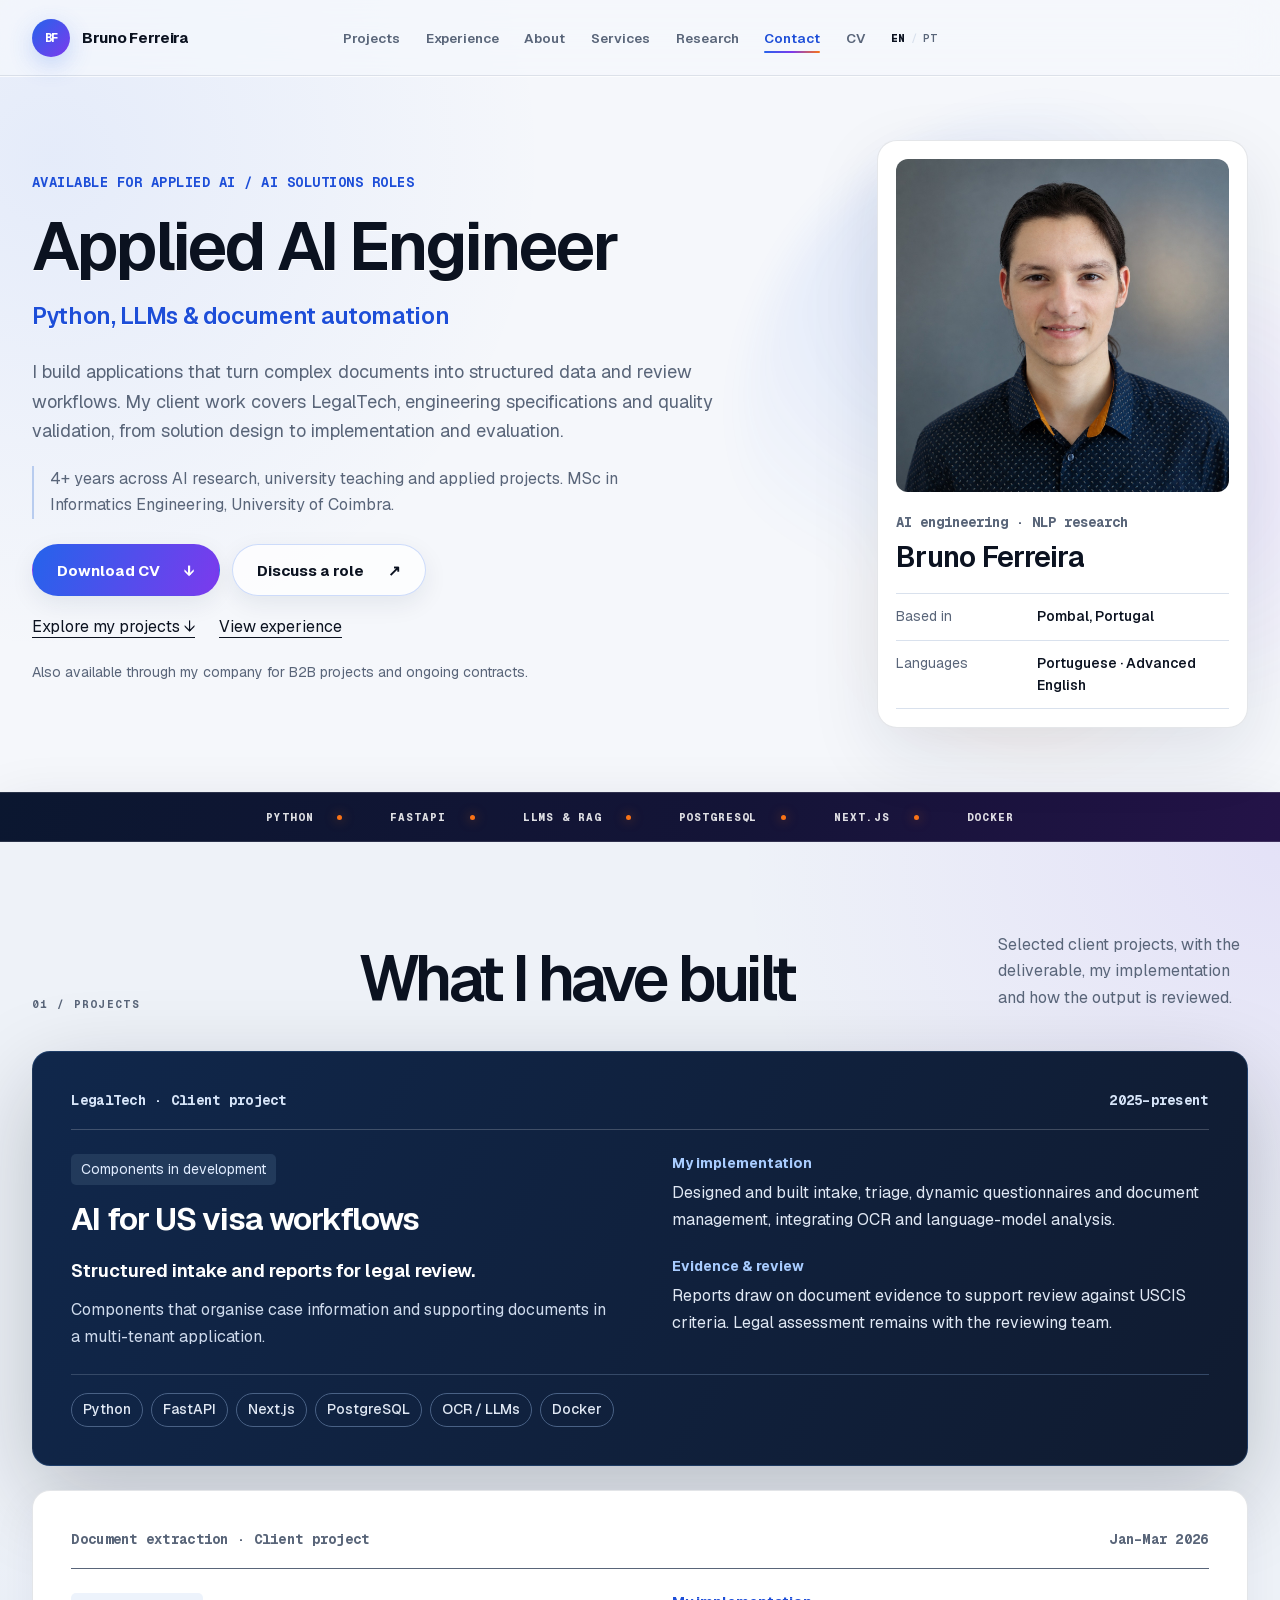
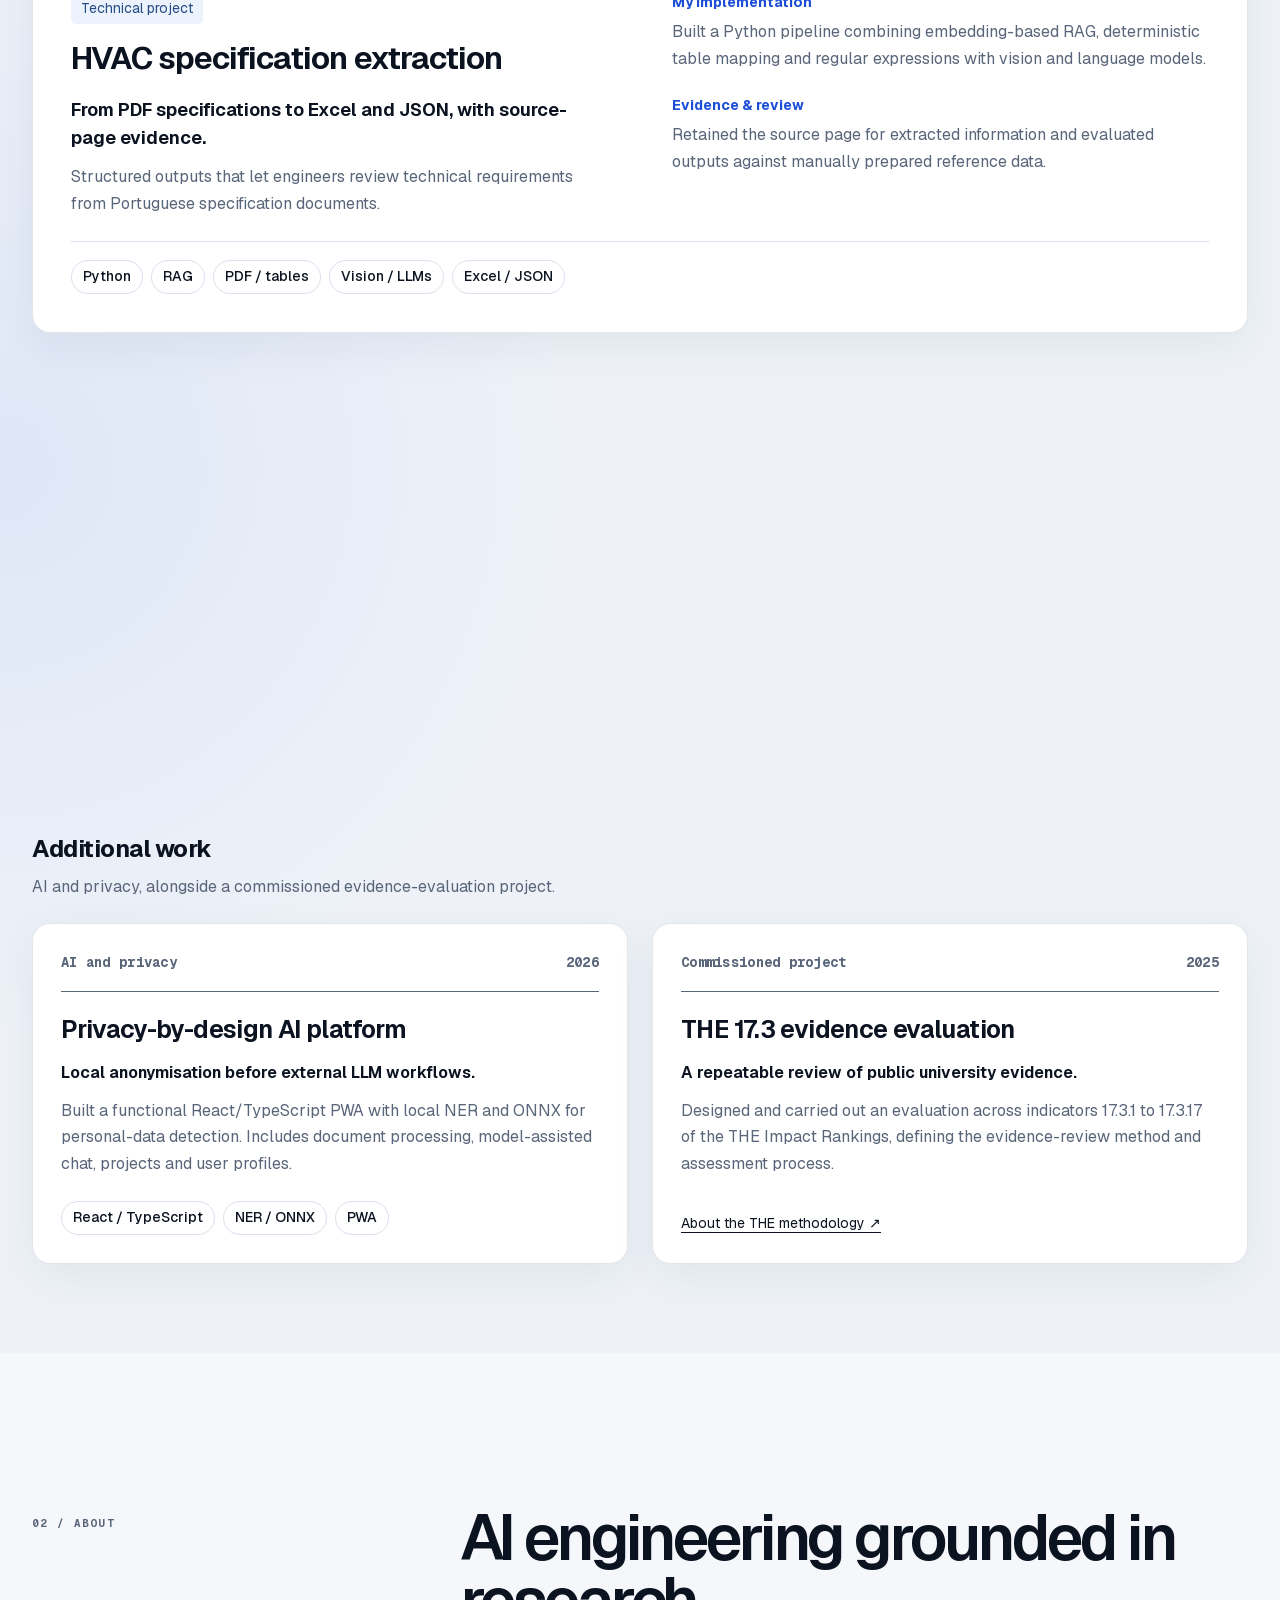
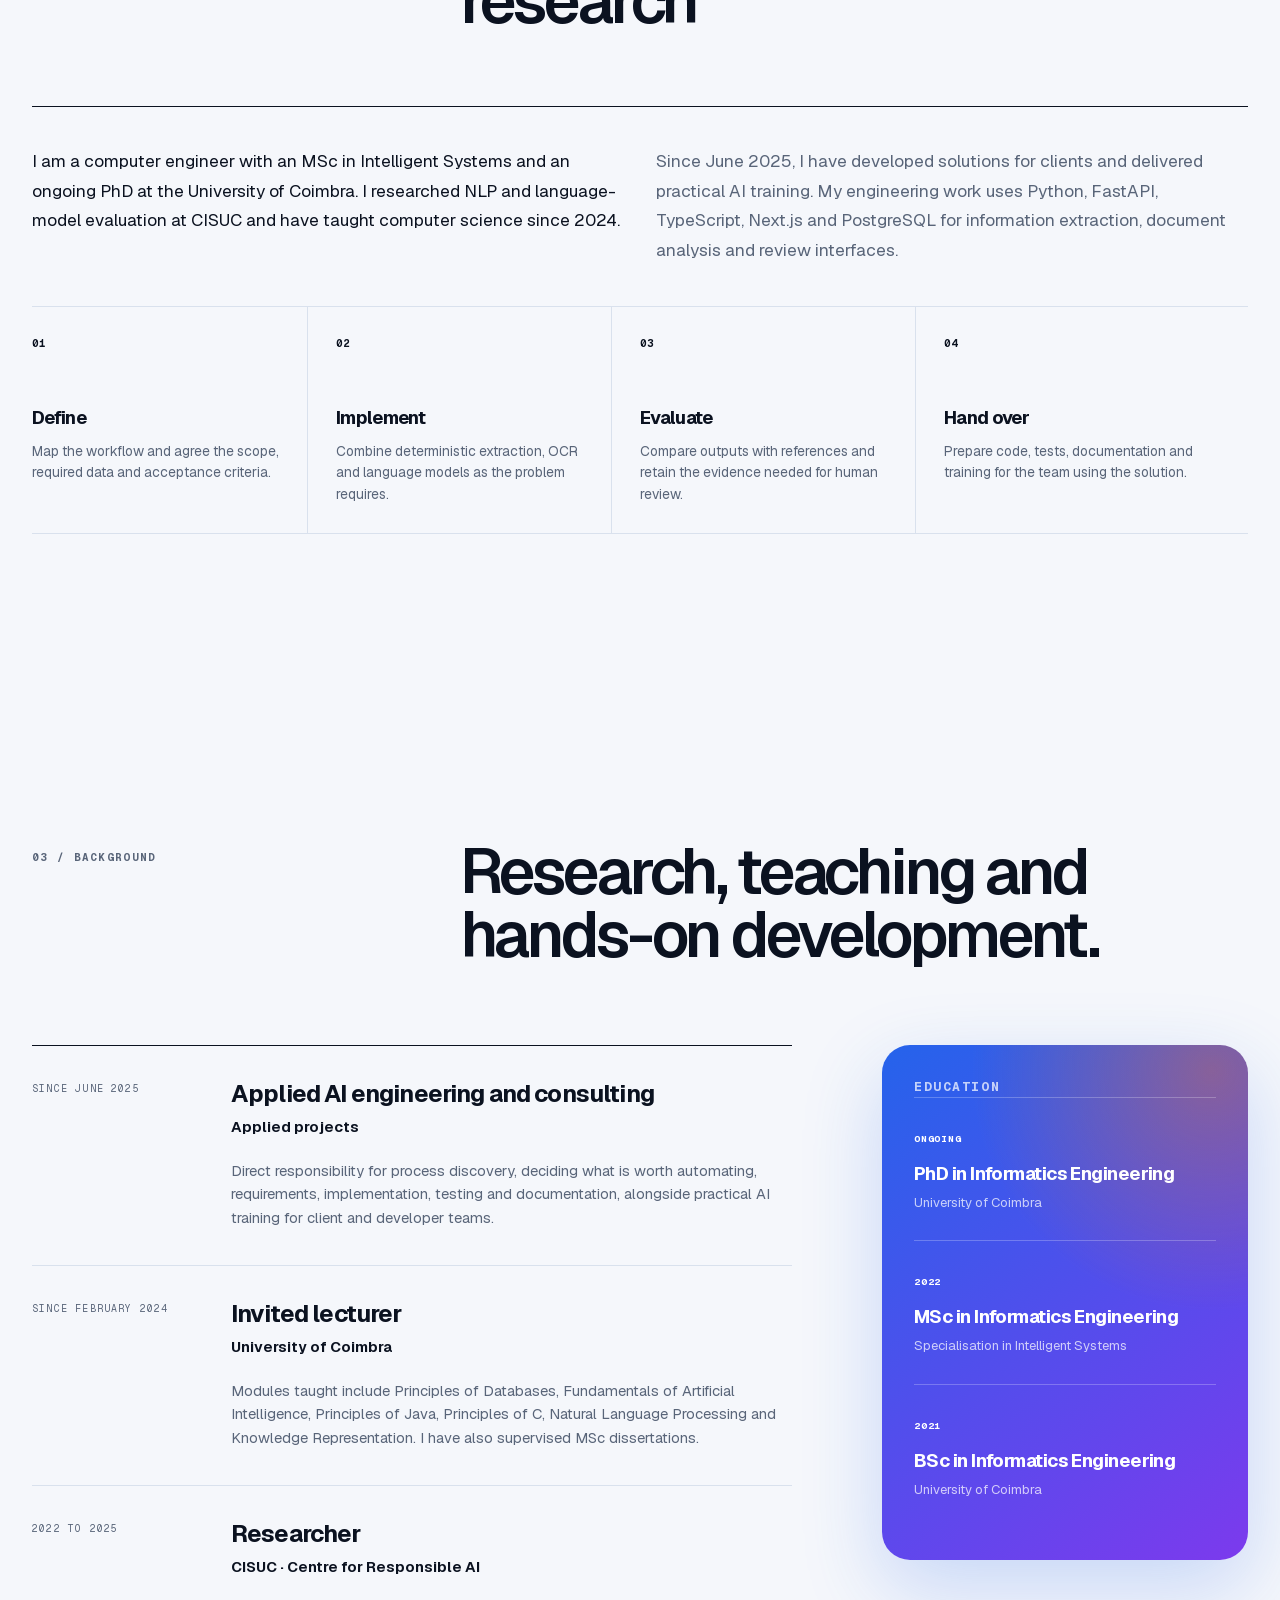
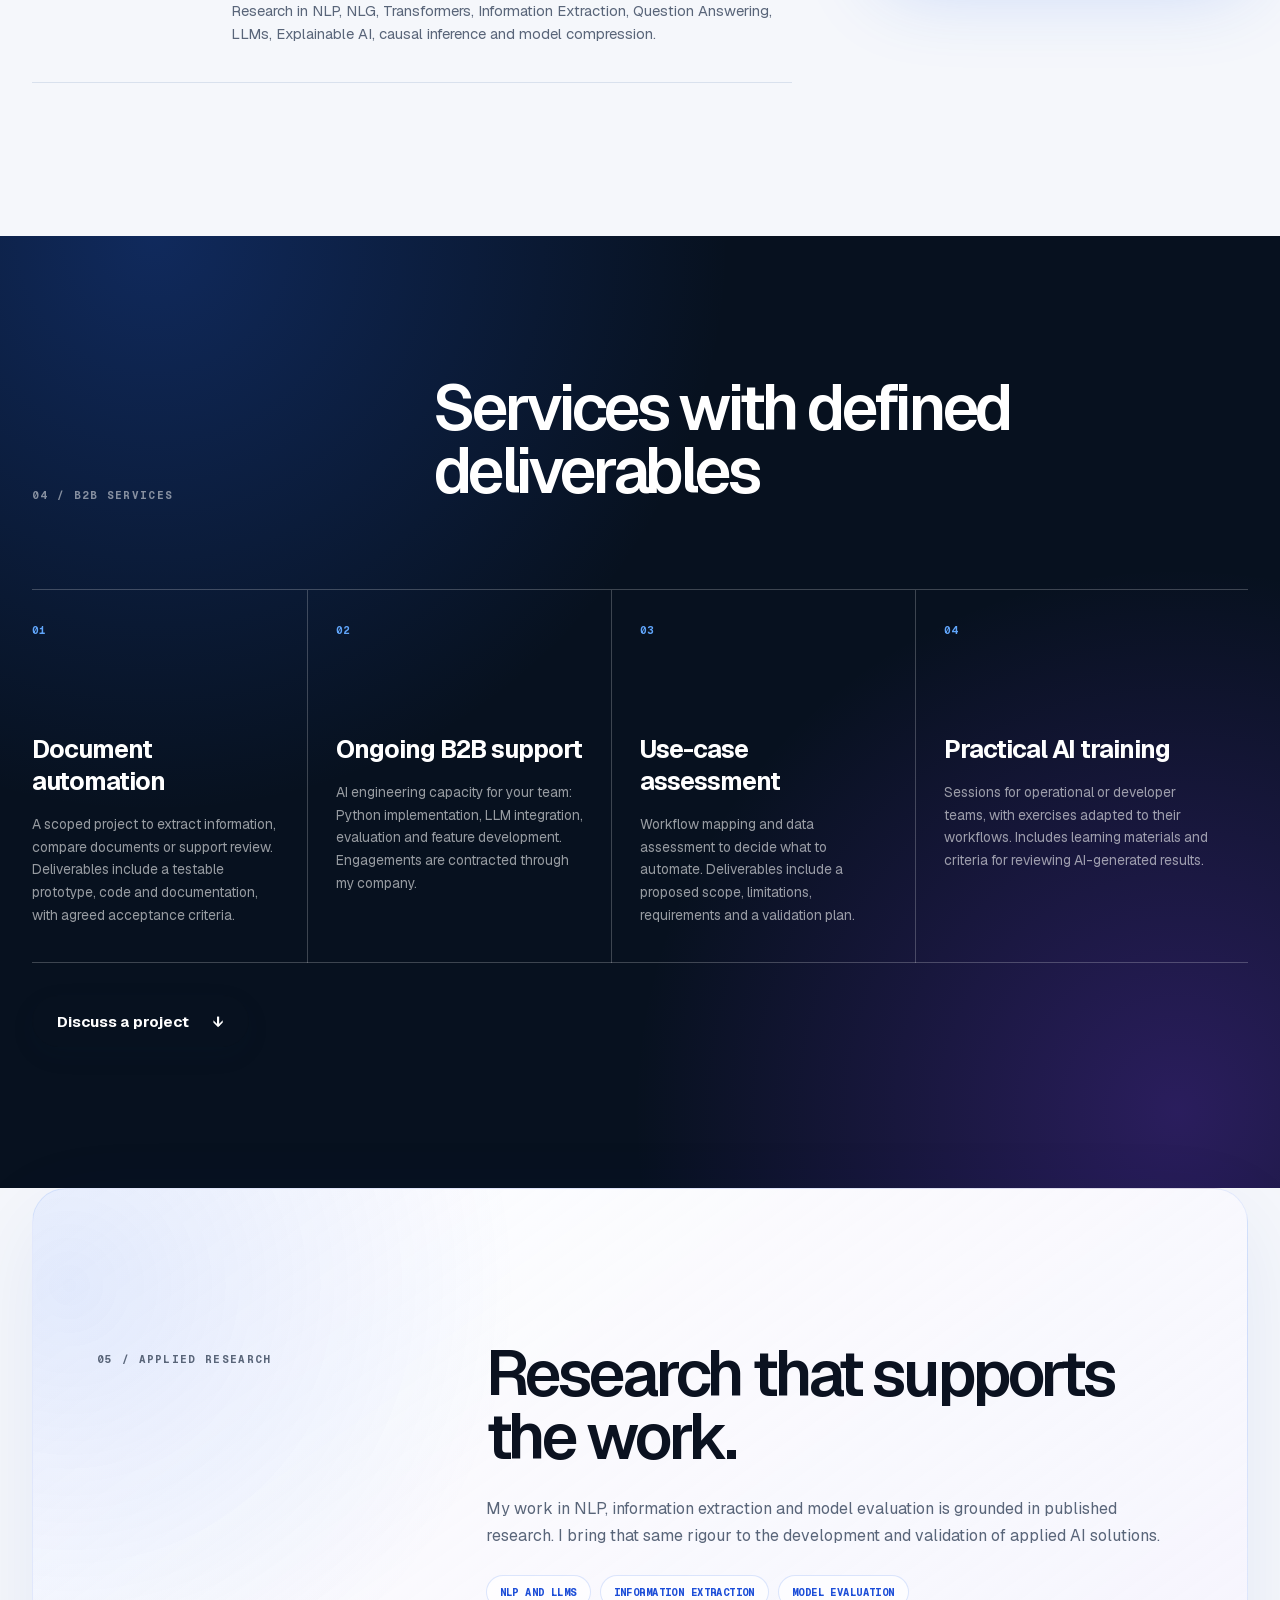
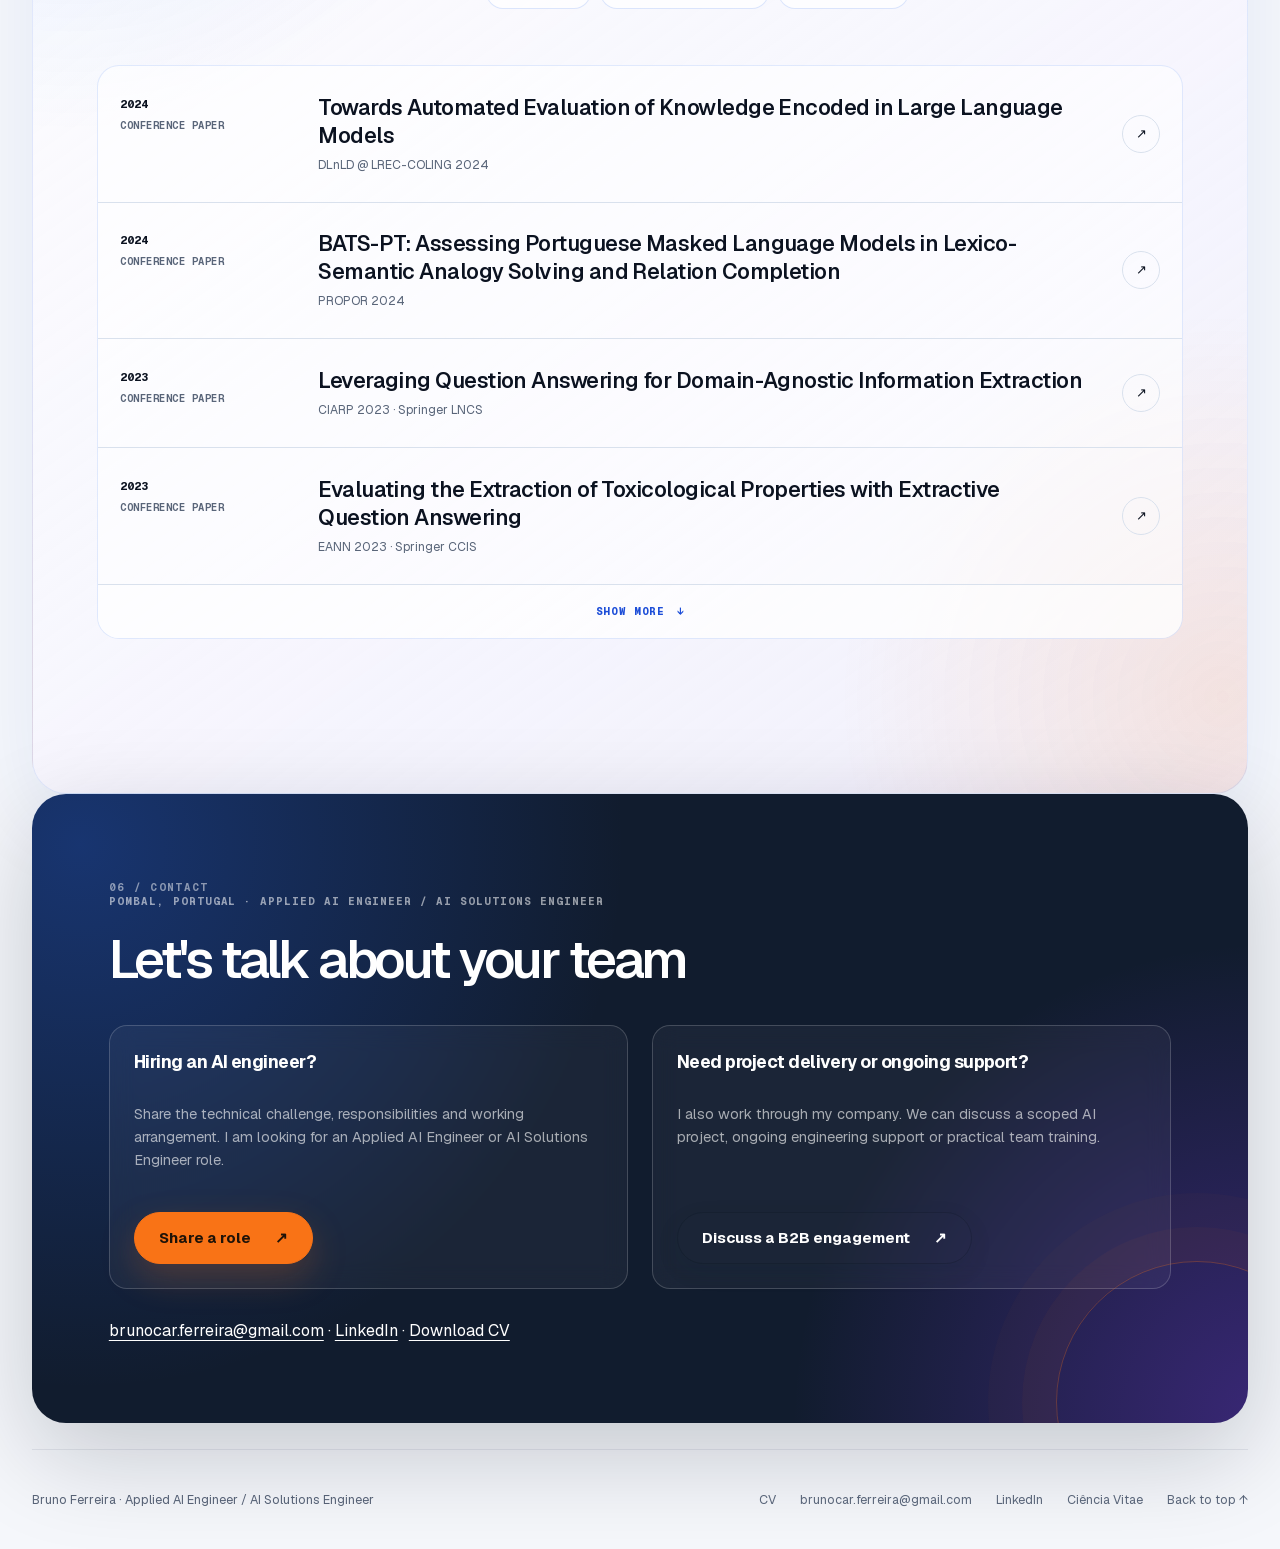
==== commit fb600d0b: "Focus portfolio on hiring and add portrait CVs" ====
--- a/en/index.html
+++ b/en/index.html
@@ -44,8 +44,8 @@
 </button>
 <nav class="main-nav" id="main-navigation" aria-label="Main navigation">
 <a href="#projects">Projects</a>
+<a href="#background">Experience</a>
 <a href="#about">About</a>
-<a href="#background">Background</a>
 <a href="#services">Services</a>
 <a href="#research">Research</a>
 <a class="nav-contact" href="#contact">Contact</a>
@@ -60,26 +60,22 @@
 <main id="home" tabindex="-1">
 <section class="hero section-shell" aria-labelledby="hero-title">
 <div class="hero-copy">
-<p class="eyebrow"><span class="status-dot" aria-hidden="true"></span>Applied AI Engineer · Pombal, Portugal</p>
-<h1 id="hero-title">I build AI systems for <em>document automation.</em></h1>
-<p class="hero-intro">I build applications that turn PDFs, technical specifications and business rules into structured data and review workflows. I combine Python, LLMs, RAG and full-stack engineering, taking responsibility for design, implementation and evaluation within each project scope.</p>
+<p class="eyebrow">Available for Applied AI / AI Solutions roles</p>
+<h1 id="hero-title">Applied AI Engineer<em>Python, LLMs &amp; document automation</em></h1>
+<p class="hero-intro">I build applications that turn complex documents into structured data and review workflows. My client work covers LegalTech, engineering specifications and quality validation, from solution design to implementation and evaluation.</p>
+<p class="hero-evidence">4+ years across AI research, university teaching and applied projects. MSc in Informatics Engineering, University of Coimbra.</p>
 <div class="hero-actions">
-<a class="button button-primary" href="#projects">See client projects <span aria-hidden="true">↓</span></a>
-<a class="button button-secondary" href="../bruno-ferreira-cv-en.pdf" download>Download CV <span aria-hidden="true">↓</span></a>
-</div>
-<p class="hero-availability">Open to Applied AI / AI Solutions roles and B2B projects or ongoing contracts through my company.</p>
-</div>
-<aside class="hero-profile" aria-label="Professional summary">
-<div class="portrait-wrap">
-<img src="../bruno-ferreira-portrait-2026.jpg" alt="Portrait of Bruno Ferreira" width="1254" height="1254">
-</div>
-<p class="profile-label">Bruno Ferreira</p>
-<h2>From NLP research to client software.</h2>
-<dl class="profile-facts">
-<div><dt>Work with me</dt><dd>Roles · B2B projects · Ongoing contracts</dd></div>
-<div><dt>Core stack</dt><dd>Python · FastAPI · LLMs · RAG</dd></div>
-<div><dt>AI experience</dt><dd>4+ years across research, teaching and client projects</dd></div>
-</dl>
+<a class="button button-primary" href="../bruno-ferreira-cv-en.pdf" download>Download CV <span aria-hidden="true">↓</span></a>
+<a class="button button-secondary" href="mailto:brunocar.ferreira@gmail.com?subject=Applied%20AI%20opportunity%20-%20Bruno%20Ferreira">Discuss a role <span aria-hidden="true">↗</span></a>
+</div>
+<div class="hero-shortcuts"><a href="#projects">Explore my projects <span aria-hidden="true">↓</span></a><a href="#background">View experience</a></div>
+<p class="hero-availability">Also available through my company for B2B projects and ongoing contracts.</p>
+</div>
+<aside class="hero-profile" aria-label="Bruno Ferreira">
+<div class="portrait-wrap"><img src="../bruno-ferreira-portrait-2026.jpg" alt="Portrait of Bruno Ferreira" width="1254" height="1254" fetchpriority="high"></div>
+<p class="profile-label">AI engineering · NLP research</p>
+<h2>Bruno Ferreira</h2>
+<dl class="profile-facts"><div><dt>Based in</dt><dd>Pombal, Portugal</dd></div><div><dt>Languages</dt><dd>Portuguese · Advanced English</dd></div></dl>
 </aside>
 </section>
 <div class="focus-strip">
@@ -94,139 +90,38 @@
 </div>
 
 <section class="projects" id="projects" aria-labelledby="projects-title">
-<div class="section-shell section-heading section-heading-row">
-<div>
-<p class="section-index">01 / Projects</p>
-<h2 id="projects-title">Projects and results</h2>
-</div>
-<p class="section-note">Three client AI projects, followed by additional work. Each case identifies my contribution and the state of the solution.</p>
-</div>
-<div class="section-shell project-grid">
-<article class="project-card project-featured project-visa">
-<p class="project-state">Client work · Components in development</p>
-<div class="project-topline">
-<p>LegalTech · Applied AI</p>
-<span>2025 · Present</span>
-</div>
-<div class="project-featured-content">
-<div>
-<p class="project-number">Project 01</p>
-<h3>AI platform for US visa workflows</h3>
-<p class="project-lead">Structured intake, AI document analysis and reports supporting legal review of US visa cases.</p>
-</div>
-<dl class="project-details">
-<div><dt>Problem</dt><dd>Applying USCIS criteria to scattered documentation in a consistent, auditable way.</dd></div>
-<div><dt>Contribution</dt><dd>Designed and implemented components for structured intake, triage, dynamic questionnaires, document management, OCR, language-model analysis and legal-review reporting.</dd></div>
-<div><dt>Outcome</dt><dd>A multi-tenant full-stack architecture in development, designed to support an evidence-guided legal-review process.</dd></div>
-</dl>
-</div>
-<div class="tag-list" role="list" aria-label="Project technologies">
-<span role="listitem">Python</span>
-<span role="listitem">TypeScript</span>
-<span role="listitem">FastAPI</span>
-<span role="listitem">Next.js</span>
-<span role="listitem">PostgreSQL</span>
-<span role="listitem">Redis</span>
-<span role="listitem">Alembic</span>
-<span role="listitem">Docker</span>
-<span role="listitem">OCR</span>
-<span role="listitem">LLMs</span>
-<span role="listitem">ClamAV</span>
-<span role="listitem">Sentry</span>
-</div>
-</article>
-<article class="project-card project-secondary project-hvac">
-<div class="project-topline">
-<p>Document engineering · Applied AI</p>
-<span>Jan–Mar 2026</span>
-</div>
-<p class="project-number">Project 02</p>
-<h3>HVAC technical-specification extraction</h3>
-<dl class="project-summary-grid">
-<div><dt>Problem</dt><dd>Transforming Portuguese HVAC specification PDFs into structured outputs for engineering review.</dd></div>
-<div><dt>Contribution</dt><dd>Took responsibility for designing and implementing a hybrid extraction pipeline combining embedding-based RAG, deterministic table mapping and regular expressions with vision and language models.</dd></div>
-<div><dt>Outcome</dt><dd>Structured Excel and JSON outputs with source-page evidence and evaluation against manual references.</dd></div>
-</dl>
-<div class="project-card-footer">
-<div class="tag-list">
-<span>Python</span>
-<span>RAG</span>
-<span>Embeddings</span>
-<span>Regex</span>
-<span>PDF</span>
-<span>Tables</span>
-<span>Vision</span>
-<span>LLMs</span>
-<span>Excel</span>
-<span>JSON</span>
-</div>
-<span class="project-private">Technical project</span>
-</div>
-</article>
-<article class="project-card project-secondary project-quality">
-<div class="project-topline">
-<p>Applied AI · Consulting</p>
-<span>2026</span>
-</div>
-<p class="project-number">Project 03</p>
-<h3>Quality Copilot for document validation</h3>
-<dl class="project-summary-grid">
-<div><dt>Problem</dt><dd>Validating packaging and technical documentation across several stages, with heterogeneous criteria and a risk of omissions.</dd></div>
-<div><dt>Contribution</dt><dd>Designed and built specialised modules, Python/OCR automation and verifiable reports.</dd></div>
-<div><dt>Outcome</dt><dd>A private pilot covering dimensional checks, content validation, correction verification and technical-sheet preparation, with human review at every stage.</dd></div>
-</dl>
-<div class="project-card-footer">
-<div class="tag-list">
-<span>Claude Code</span>
-<span>Skills</span>
-<span>Python</span>
-<span>OCR</span>
-</div>
-<span class="project-private">Private pilot</span>
-</div>
-</article>
-<article class="project-card project-secondary project-the">
-<div class="project-topline">
-<p>Global evaluation · Universities</p>
-<span>2025</span>
-</div>
-<p class="project-number">Project 04</p>
-<h3>Global THE 17.3 evaluation</h3>
-<p>I was commissioned to design and carry out an evaluation of the public evidence universities worldwide provide for THE Impact Rankings indicators 17.3.1 to 17.3.17, covering the 17 Sustainable Development Goals. I defined the evidence-review method and a repeatable assessment process.</p>
-<div class="project-card-footer">
-<div class="tag-list">
-<span>THE 17.3</span>
-<span>SDGs</span>
-<span>Evidence Review</span>
-</div>
-<a href="https://www.timeshighereducation.com/world-university-rankings/impact-rankings-2025-methodology" target="_blank" rel="noreferrer">THE context <span aria-hidden="true">↗</span>
-</a>
-</div>
-</article>
-<article class="project-card project-secondary project-privacy">
-<div class="project-topline">
-<p>AI and privacy</p>
-<span>2026</span>
-</div>
-<p class="project-number">Project 05</p>
-<h3>Privacy-by-design AI platform</h3>
-<dl class="project-summary-grid">
-<div><dt>Problem</dt><dd>Using generative AI without exposing sensitive information to external services.</dd></div>
-<div><dt>Contribution</dt><dd>Defined the product strategy and architecture and built a functional PWA with document processing and verifiable privacy controls.</dd></div>
-<div><dt>Outcome</dt><dd>Text and document anonymisation, model-assisted chat, projects and user profiles.</dd></div>
-</dl>
-<div class="project-card-footer">
-<div class="tag-list">
-<span>React</span>
-<span>TypeScript</span>
-<span>NER</span>
-<span>ONNX</span>
-<span>LLMs</span>
-<span>Privacy by Design</span>
-</div>
-</div>
-</article>
-</div>
+<div class="section-shell section-heading section-heading-row"><div><p class="section-index">01 / Projects</p><h2 id="projects-title">What I have built</h2></div><p class="section-note">Selected client projects, with the deliverable, my implementation and how the output is reviewed.</p></div>
+<div class="section-shell case-list"><article class="project-card project-case project-visa project-featured" id="project-legaltech" aria-labelledby="project-legaltech-title">
+<div class="project-topline"><p>LegalTech · Client project</p><span>2025–present</span></div>
+<div class="case-body">
+<div class="case-overview"><p class="case-status">Components in development</p><h3 id="project-legaltech-title">AI for US visa workflows</h3><p class="case-outcome">Structured intake and reports for legal review.</p><p class="case-context">Components that organise case information and supporting documents in a multi-tenant application.</p></div>
+<dl class="case-details"><div><dt>My implementation</dt><dd>Designed and built intake, triage, dynamic questionnaires and document management, integrating OCR and language-model analysis.</dd></div><div><dt>Evidence &amp; review</dt><dd>Reports draw on document evidence to support review against USCIS criteria. Legal assessment remains with the reviewing team.</dd></div></dl>
+</div><div class="tag-list case-technologies"><span>Python</span><span>FastAPI</span><span>Next.js</span><span>PostgreSQL</span><span>OCR / LLMs</span><span>Docker</span></div>
+</article><article class="project-card project-case project-hvac" id="project-hvac" aria-labelledby="project-hvac-title">
+<div class="project-topline"><p>Document extraction · Client project</p><span>Jan–Mar 2026</span></div>
+<div class="case-body">
+<div class="case-overview"><p class="case-status">Technical project</p><h3 id="project-hvac-title">HVAC specification extraction</h3><p class="case-outcome">From PDF specifications to Excel and JSON, with source-page evidence.</p><p class="case-context">Structured outputs that let engineers review technical requirements from Portuguese specification documents.</p></div>
+<dl class="case-details"><div><dt>My implementation</dt><dd>Built a Python pipeline combining embedding-based RAG, deterministic table mapping and regular expressions with vision and language models.</dd></div><div><dt>Evidence &amp; review</dt><dd>Retained the source page for extracted information and evaluated outputs against manually prepared reference data.</dd></div></dl>
+</div><div class="tag-list case-technologies"><span>Python</span><span>RAG</span><span>PDF / tables</span><span>Vision / LLMs</span><span>Excel / JSON</span></div>
+</article><article class="project-card project-case project-quality" id="project-quality" aria-labelledby="project-quality-title">
+<div class="project-topline"><p>Quality documentation · Client project</p><span>2026</span></div>
+<div class="case-body">
+<div class="case-overview"><p class="case-status">Private pilot</p><h3 id="project-quality-title">Quality Copilot</h3><p class="case-outcome">Document checks with verifiable reports for human review.</p><p class="case-context">A private pilot for checking packaging artwork and technical documentation across successive review stages.</p></div>
+<dl class="case-details"><div><dt>My implementation</dt><dd>Designed and built modules for dimensional checks, content validation, correction verification and technical-sheet preparation using Python, OCR and Claude Code skills.</dd></div><div><dt>Evidence &amp; review</dt><dd>Defined the evidence required at each stage. Reports support human validation of findings and corrections.</dd></div></dl>
+</div><div class="tag-list case-technologies"><span>Python</span><span>OCR</span><span>Claude Code skills</span><span>Document validation</span></div>
+</article><div class="additional-heading"><h3>Additional work</h3><p>AI and privacy, alongside a commissioned evidence-evaluation project.</p></div>
+<div class="additional-project-grid">
+<article class="project-card project-compact project-privacy" id="project-privacy">
+<div class="project-topline"><p>AI and privacy</p><span>2026</span></div>
+<h3>Privacy-by-design AI platform</h3><p class="case-outcome">Local anonymisation before external LLM workflows.</p><p class="case-context">Built a functional React/TypeScript PWA with local NER and ONNX for personal-data detection. Includes document processing, model-assisted chat, projects and user profiles.</p>
+<div class="tag-list"><span>React / TypeScript</span><span>NER / ONNX</span><span>PWA</span></div>
+</article>
+<article class="project-card project-compact project-the" id="project-the">
+<div class="project-topline"><p>Commissioned project</p><span>2025</span></div>
+<h3>THE 17.3 evidence evaluation</h3><p class="case-outcome">A repeatable review of public university evidence.</p><p class="case-context">Designed and carried out an evaluation across indicators 17.3.1 to 17.3.17 of the THE Impact Rankings, defining the evidence-review method and assessment process.</p>
+<a class="case-source" href="https://www.timeshighereducation.com/world-university-rankings/impact-rankings-2025-methodology" target="_blank" rel="noreferrer">About the THE methodology <span aria-hidden="true">↗</span></a>
+</article>
+</div></div>
 </section>
 <section class="about section-shell" id="about" aria-labelledby="about-title">
 <div class="section-heading"><p class="section-index">02 / About</p><h2 id="about-title">AI engineering grounded in research</h2></div>
@@ -362,9 +257,10 @@
 </section>
 <section class="contact section-shell" id="contact" aria-labelledby="contact-title">
 <p class="section-index section-index-light">06 / Contact</p>
-<div class="contact-prompt"><p class="contact-kicker">Pombal, Portugal · Focused projects and ongoing contracts</p><h2 id="contact-title">Tell me what you need to build</h2></div>
+<div class="contact-prompt"><p class="contact-kicker">Pombal, Portugal · Applied AI Engineer / AI Solutions Engineer</p><h2 id="contact-title">Let&#x27;s talk about your team</h2></div>
 <div class="contact-paths contact-options">
-<article><h3>Project or B2B contract</h3><p>Describe the workflow, intended outcome and timeline. We can scope a focused project or an ongoing engagement through my company.</p><a class="button button-accent" href="mailto:brunocar.ferreira@gmail.com?subject=B2B%20project%20-%20Bruno%20Ferreira">Discuss services <span aria-hidden="true">↗</span></a></article><article><h3>Role within a team</h3><p>I am looking for Applied AI Engineer or AI Solutions Engineer roles. Share the technical challenge, responsibilities and working arrangement.</p><a class="button button-accent" href="mailto:brunocar.ferreira@gmail.com?subject=Applied%20AI%20opportunity%20-%20Bruno%20Ferreira">Share an opportunity <span aria-hidden="true">↗</span></a></article>
+<article class="contact-role"><h3>Hiring an AI engineer?</h3><p>Share the technical challenge, responsibilities and working arrangement. I am looking for an Applied AI Engineer or AI Solutions Engineer role.</p><a class="button button-accent" href="mailto:brunocar.ferreira@gmail.com?subject=Applied%20AI%20opportunity%20-%20Bruno%20Ferreira">Share a role <span aria-hidden="true">↗</span></a></article>
+<article><h3>Need project delivery or ongoing support?</h3><p>I also work through my company. We can discuss a scoped AI project, ongoing engineering support or practical team training.</p><a class="button button-outline-light" href="mailto:brunocar.ferreira@gmail.com?subject=B2B%20project%20-%20Bruno%20Ferreira">Discuss a B2B engagement <span aria-hidden="true">↗</span></a></article>
 </div>
 <p class="contact-direct"><a href="mailto:brunocar.ferreira@gmail.com">brunocar.ferreira@gmail.com</a> · <a href="https://www.linkedin.com/in/mrbclf/" target="_blank" rel="noreferrer">LinkedIn</a> · <a href="../bruno-ferreira-cv-en.pdf" download>Download CV</a></p>
 </section>
--- a/styles.css
+++ b/styles.css
@@ -2352,5 +2352,110 @@
 @media (max-width: 760px) {
   .about-copy { grid-template-columns: 1fr; padding: 32px 0; }
   .contact-options { grid-template-columns: 1fr; }
-  .contact-options .button { max-width: 100%; white-space: normal; text-align: left; }
-}
+.contact-options .button { max-width: 100%; white-space: normal; text-align: left; }
+}
+
+/* Hiring-focused presentation: a clear role, recognisable portrait and readable case studies. */
+.hero {
+  min-height: 0;
+  grid-template-columns: minmax(0, 1.55fr) minmax(280px, .75fr);
+  gap: clamp(36px, 6vw, 88px);
+  padding-block: clamp(40px, 5vw, 72px);
+}
+.hero::before { animation: none; opacity: .55; }
+.hero::after { display: none; }
+.hero .eyebrow { font-size: .875rem; line-height: 1.6; letter-spacing: .035em; margin-bottom: 18px; }
+.hero h1 { max-width: 15ch; font-size: clamp(3.1rem, 5.3vw, 4.65rem); line-height: 1.05; letter-spacing: -.045em; }
+.hero h1 em {
+  margin-top: 18px;
+  max-width: none;
+  background: none;
+  color: var(--accent-dark);
+  font-size: clamp(1.2rem, 1.8vw, 1.5rem);
+  font-style: normal;
+  font-weight: 600;
+  line-height: 1.4;
+  letter-spacing: -.015em;
+}
+.hero-intro { margin-top: 24px; font-size: 1.125rem; max-width: 57ch; }
+.hero-evidence { margin: 20px 0 0; border-left: 2px solid #b8ccef; padding-left: 16px; color: var(--ink-soft); font-size: 1rem; line-height: 1.65; max-width: 59ch; }
+.hero-actions { margin-top: 26px; }
+.hero-shortcuts { display: flex; flex-wrap: wrap; gap: 12px 24px; margin-top: 20px; font-size: 1rem; }
+.hero-shortcuts a { text-decoration: underline; text-underline-offset: 5px; }
+.hero-shortcuts a:hover { color: var(--accent-dark); }
+.hero-availability { margin-top: 24px; font-size: .875rem; line-height: 1.6; }
+.hero-profile { padding: 18px; background: #fff; border-radius: 20px; }
+.hero-profile::before, .hero-profile::after { display: none; }
+.hero-profile:hover { transform: none; box-shadow: var(--shadow-soft); }
+.portrait-wrap { aspect-ratio: 1; border-radius: 12px; }
+.portrait-wrap img { object-position: center; }
+.hero-profile:hover .portrait-wrap img { transform: none; filter: none; }
+.hero-profile .profile-label { font-size: .875rem; line-height: 1.55; letter-spacing: 0; text-transform: none; margin: 20px 0 6px; }
+.hero-profile h2 { font-size: 1.8rem; line-height: 1.15; letter-spacing: -.025em; }
+.profile-facts { margin-top: 20px; }
+.profile-facts div { grid-template-columns: .8fr 1.2fr; padding: 12px 0; }
+.profile-facts dt, .profile-facts dd { font-size: .875rem; line-height: 1.55; }
+.profile-facts dd { font-weight: 550; }
+.section-note { font-size: 1rem; line-height: 1.65; }
+.projects { padding-block: clamp(64px, 7vw, 100px); }
+.case-list { display: grid; gap: 24px; margin-top: 40px; }
+.project-case { padding: clamp(24px, 3vw, 40px); border-radius: 18px; }
+.project-case:hover, .project-compact:hover { transform: none; }
+.project-case.project-featured { background: linear-gradient(120deg, #10274b, #101b30); }
+.project-case .project-topline, .project-compact .project-topline { font-size: .875rem; line-height: 1.5; letter-spacing: .02em; text-transform: none; padding-bottom: 18px; align-items: baseline; flex-wrap: wrap; gap: 8px 20px; }
+.project-case .project-topline > span, .project-compact .project-topline > span { white-space: nowrap; }
+.project-case.project-featured .project-topline { color: #d5e3f7; }
+.case-body { display: grid; grid-template-columns: minmax(0, 1fr) minmax(0, 1fr); gap: clamp(28px, 5vw, 72px); padding-block: 24px; }
+.case-status { display: inline-block; margin: 0 0 16px; padding: 5px 10px; background: #edf3fc; color: #234c86; border-radius: 5px; font-size: .875rem; line-height: 1.5; }
+.project-featured .case-status { background: #223a5b; color: #e0ecff; }
+.project-case h3 { font-size: clamp(1.7rem, 2.45vw, 2.4rem); line-height: 1.15; letter-spacing: -.03em; font-weight: 650; }
+.case-outcome { font-size: 1.125rem; font-weight: 650; line-height: 1.55; margin: 20px 0 0; }
+.case-context { font-size: 1rem; line-height: 1.65; color: var(--ink-soft); margin: 12px 0 0; }
+.project-featured .case-context { color: #cfdbed; }
+.case-details { margin: 0; display: grid; align-content: start; gap: 24px; }
+.case-details dt { margin: 0 0 8px; font-size: .875rem; font-weight: 700; color: var(--accent-dark); }
+.case-details dd { margin: 0; font-size: 1rem; line-height: 1.65; color: var(--ink-soft); }
+.project-featured .case-details dt { color: #a8ccff; }
+.project-featured .case-details dd { color: #e0e8f4; }
+.case-technologies { padding-top: 18px; border-top: 1px solid var(--line); }
+.project-featured .case-technologies { border-color: #354967; }
+.case-list .tag-list { gap: 8px; }
+.case-list .tag-list span { font-size: .875rem; font-family: inherit; font-weight: 500; letter-spacing: 0; text-transform: none; padding: 6px 11px; line-height: 1.4; }
+.project-featured .tag-list span { color: #e0e8f4; border-color: #496185; }
+.additional-heading { padding-top: 24px; }
+.additional-heading h3 { margin: 0; font-size: 1.5rem; letter-spacing: -.02em; }
+.additional-heading p { font-size: 1rem; line-height: 1.6; color: var(--ink-soft); margin: 10px 0 0; }
+.additional-project-grid { display: grid; grid-template-columns: repeat(2, minmax(0, 1fr)); gap: 24px; }
+.project-compact { display: flex; flex-direction: column; padding: 28px; border-radius: 18px; }
+.project-compact h3 { font-size: 1.55rem; line-height: 1.25; letter-spacing: -.025em; margin-top: 22px; font-weight: 650; }
+.project-compact .case-outcome { font-size: 1rem; margin-top: 16px; }
+.project-compact .tag-list, .project-compact .case-source { margin-top: auto; padding-top: 24px; }
+.case-source { font-size: .875rem; line-height: 1.6; text-decoration: underline; text-underline-offset: 4px; }
+.contact h2 { max-width: 19ch; font-size: clamp(2.3rem, 4.2vw, 4rem); line-height: 1.1; }
+.contact-role { border-color: #75a6ec; }
+.button { font-size: .9375rem; }
+:target { scroll-margin-top: 100px; }
+@media (max-width: 1040px) {
+  .hero { grid-template-columns: minmax(0, 1fr) minmax(260px, .7fr); gap: 32px; }
+  .hero h1 { font-size: clamp(2.7rem, 5.5vw, 4rem); }
+  .case-body { gap: 32px; }
+}
+@media (max-width: 760px) {
+  .hero { grid-template-columns: minmax(0, 1fr); padding-block: 28px 40px; gap: 32px; }
+  .hero h1 { font-size: clamp(2.6rem, 11vw, 3.6rem); max-width: 15ch; }
+  .hero h1 em { font-size: 1.125rem; }
+  .hero-profile { order: -1; display: grid; grid-template-columns: 88px minmax(0, 1fr); gap: 0 18px; }
+  .hero-profile .portrait-wrap { grid-row: 1 / 3; }
+  .hero-profile .profile-label { margin: 2px 0 6px; align-self: end; }
+  .hero-profile h2 { font-size: 1.6rem; }
+  .hero-profile .profile-facts { grid-column: 1 / -1; grid-template-columns: 1fr 1fr; gap: 16px; margin-top: 16px; }
+  .hero-profile .profile-facts div { display: block; border: 0; padding-bottom: 0; }
+  .hero-profile .profile-facts dd { margin-top: 4px; }
+  .hero .eyebrow { font-size: .875rem; }
+  .hero-actions .button { max-width: 100%; white-space: normal; padding: 12px 20px; }
+  .case-list { margin-top: 28px; gap: 18px; }
+  .case-body, .additional-project-grid { grid-template-columns: minmax(0, 1fr); }
+  .case-body { gap: 24px; }
+  .project-case, .project-compact { padding: 24px; }
+  .case-details { gap: 20px; }
+}
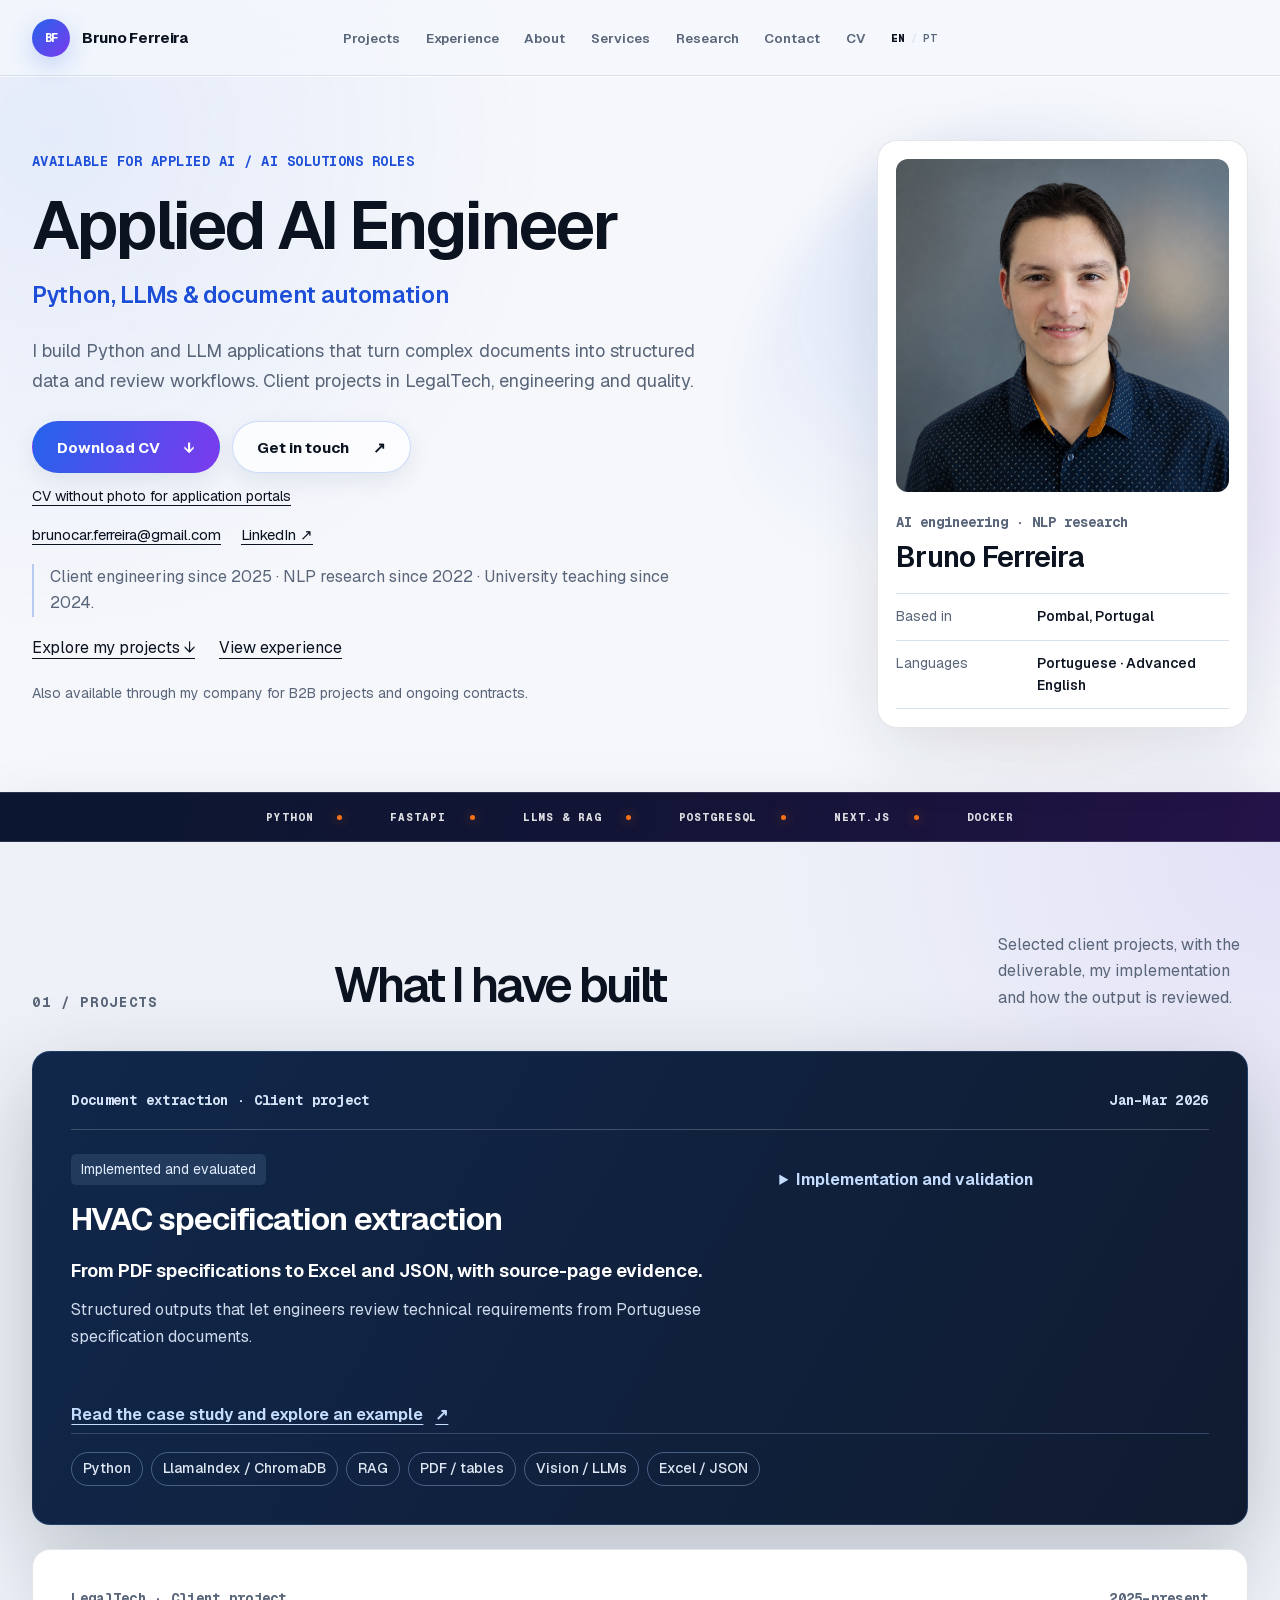
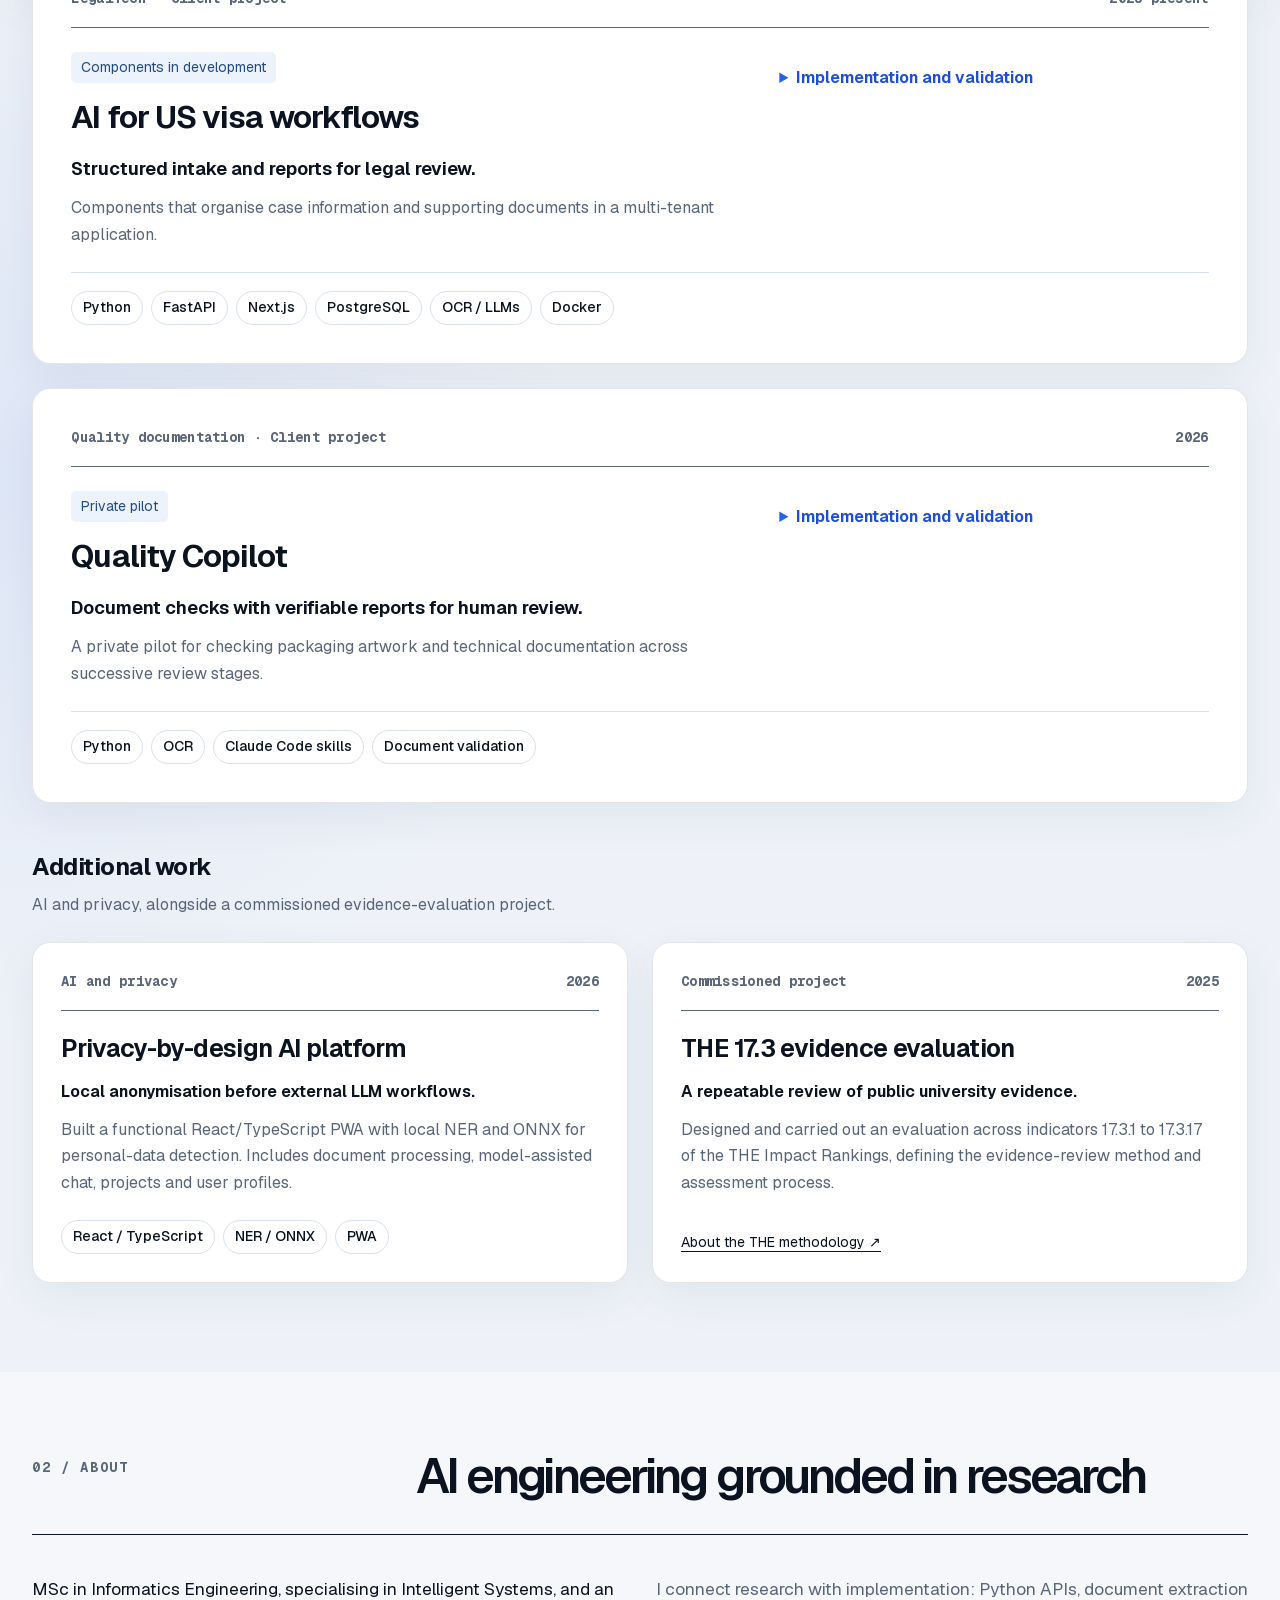
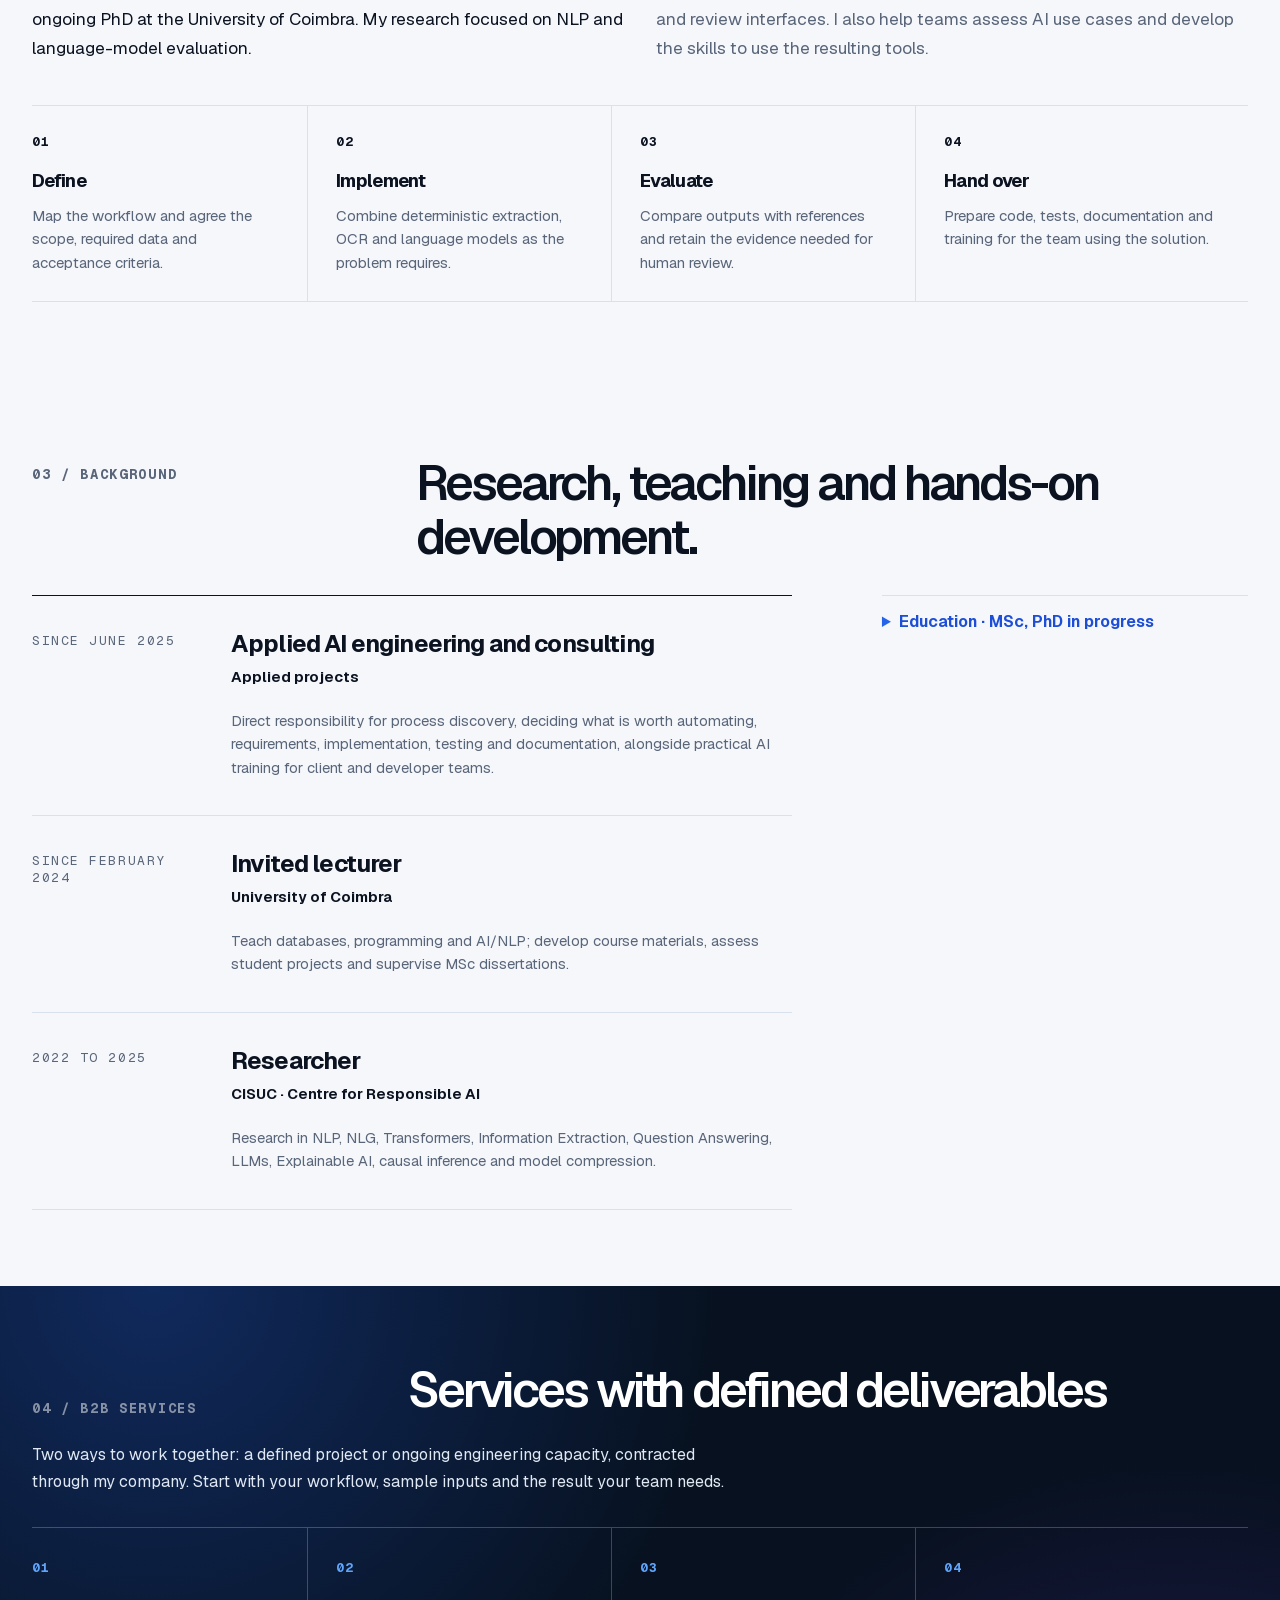
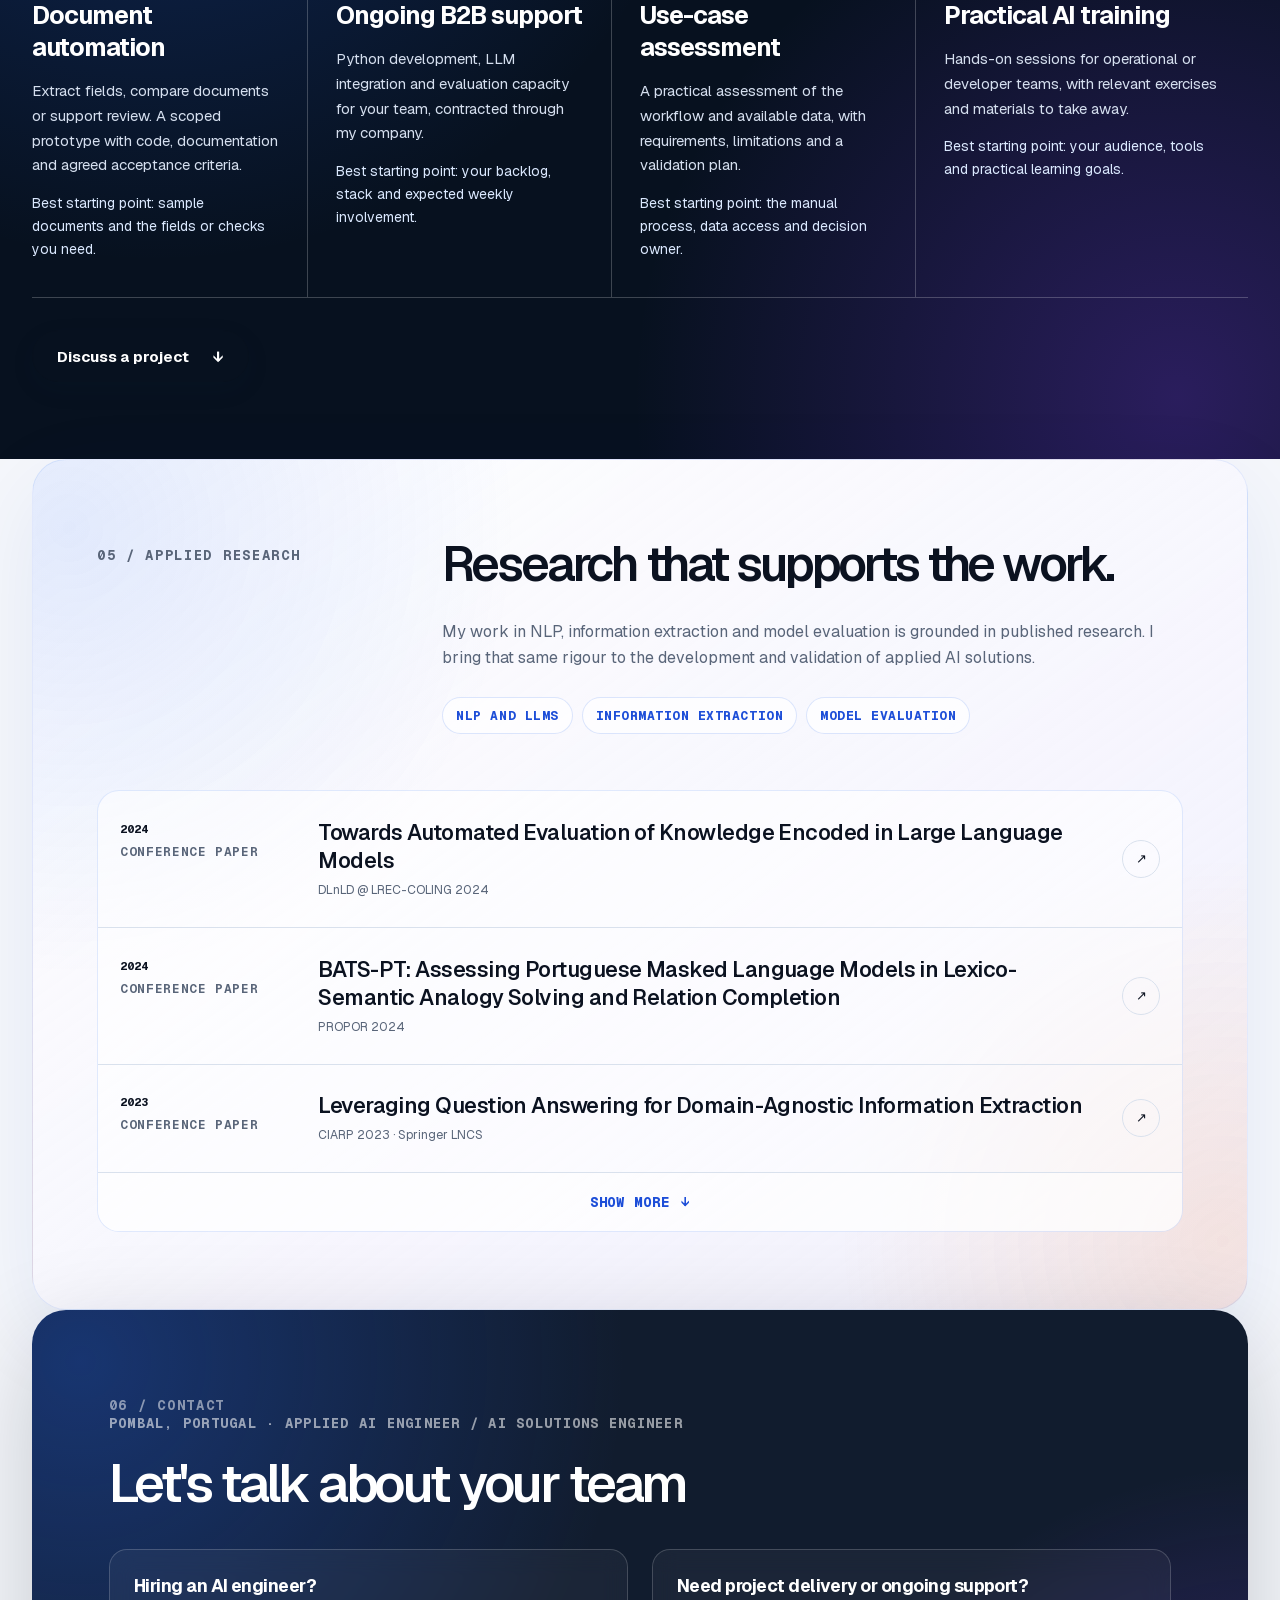
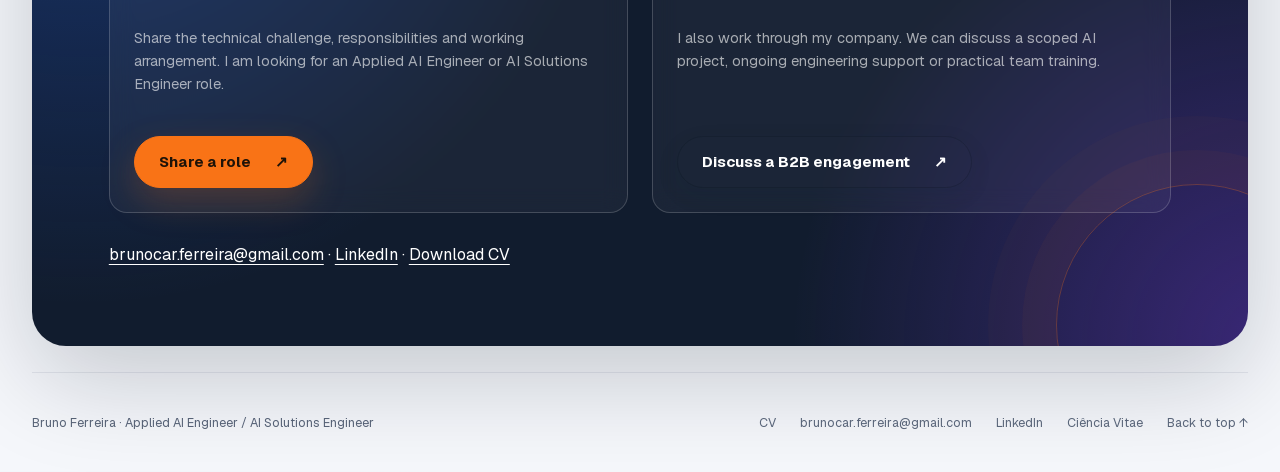
==== commit ffe2fa55: "Improve hiring materials and add a demonstrable HVAC case study" ====
--- a/en/index.html
+++ b/en/index.html
@@ -62,12 +62,14 @@
 <div class="hero-copy">
 <p class="eyebrow">Available for Applied AI / AI Solutions roles</p>
 <h1 id="hero-title">Applied AI Engineer<em>Python, LLMs &amp; document automation</em></h1>
-<p class="hero-intro">I build applications that turn complex documents into structured data and review workflows. My client work covers LegalTech, engineering specifications and quality validation, from solution design to implementation and evaluation.</p>
-<p class="hero-evidence">4+ years across AI research, university teaching and applied projects. MSc in Informatics Engineering, University of Coimbra.</p>
+<p class="hero-intro">I build Python and LLM applications that turn complex documents into structured data and review workflows. Client projects in LegalTech, engineering and quality.</p>
 <div class="hero-actions">
 <a class="button button-primary" href="../bruno-ferreira-cv-en.pdf" download>Download CV <span aria-hidden="true">↓</span></a>
-<a class="button button-secondary" href="mailto:brunocar.ferreira@gmail.com?subject=Applied%20AI%20opportunity%20-%20Bruno%20Ferreira">Discuss a role <span aria-hidden="true">↗</span></a>
-</div>
+<a class="button button-secondary" href="mailto:brunocar.ferreira@gmail.com?subject=Applied%20AI%20opportunity%20-%20Bruno%20Ferreira">Get in touch <span aria-hidden="true">↗</span></a>
+</div>
+<p class="cv-options"><a href="../bruno-ferreira-cv-en-no-photo.pdf" download>CV without photo for application portals</a></p>
+<p class="hero-direct"><a href="mailto:brunocar.ferreira@gmail.com">brunocar.ferreira@gmail.com</a><a href="https://www.linkedin.com/in/mrbclf/" target="_blank" rel="noreferrer">LinkedIn ↗</a></p>
+<p class="hero-evidence">Client engineering since 2025 · NLP research since 2022 · University teaching since 2024.</p>
 <div class="hero-shortcuts"><a href="#projects">Explore my projects <span aria-hidden="true">↓</span></a><a href="#background">View experience</a></div>
 <p class="hero-availability">Also available through my company for B2B projects and ongoing contracts.</p>
 </div>
@@ -91,23 +93,23 @@
 
 <section class="projects" id="projects" aria-labelledby="projects-title">
 <div class="section-shell section-heading section-heading-row"><div><p class="section-index">01 / Projects</p><h2 id="projects-title">What I have built</h2></div><p class="section-note">Selected client projects, with the deliverable, my implementation and how the output is reviewed.</p></div>
-<div class="section-shell case-list"><article class="project-card project-case project-visa project-featured" id="project-legaltech" aria-labelledby="project-legaltech-title">
+<div class="section-shell case-list"><article class="project-card project-case project-hvac project-featured" id="project-hvac" aria-labelledby="project-hvac-title">
+<div class="project-topline"><p>Document extraction · Client project</p><span>Jan–Mar 2026</span></div>
+<div class="case-body">
+<div class="case-overview"><p class="case-status">Implemented and evaluated</p><h3 id="project-hvac-title">HVAC specification extraction</h3><p class="case-outcome">From PDF specifications to Excel and JSON, with source-page evidence.</p><p class="case-context">Structured outputs that let engineers review technical requirements from Portuguese specification documents.</p></div>
+<details class="project-detail"><summary>Implementation and validation</summary><dl class="case-details"><div><dt>My implementation</dt><dd>Built a Python pipeline combining embedding-based RAG, deterministic table mapping and regular expressions with vision and language models.</dd></div><div><dt>Evidence &amp; review</dt><dd>Preserved value, page and extraction method; implemented cross-equipment checks and compared outputs with manual references.</dd></div></dl></details>
+</div><a class="case-link" href="../case-studies/hvac/">Read the case study and explore an example <span aria-hidden="true">↗</span></a><div class="tag-list case-technologies"><span>Python</span><span>LlamaIndex / ChromaDB</span><span>RAG</span><span>PDF / tables</span><span>Vision / LLMs</span><span>Excel / JSON</span></div>
+</article><article class="project-card project-case project-visa" id="project-legaltech" aria-labelledby="project-legaltech-title">
 <div class="project-topline"><p>LegalTech · Client project</p><span>2025–present</span></div>
 <div class="case-body">
 <div class="case-overview"><p class="case-status">Components in development</p><h3 id="project-legaltech-title">AI for US visa workflows</h3><p class="case-outcome">Structured intake and reports for legal review.</p><p class="case-context">Components that organise case information and supporting documents in a multi-tenant application.</p></div>
-<dl class="case-details"><div><dt>My implementation</dt><dd>Designed and built intake, triage, dynamic questionnaires and document management, integrating OCR and language-model analysis.</dd></div><div><dt>Evidence &amp; review</dt><dd>Reports draw on document evidence to support review against USCIS criteria. Legal assessment remains with the reviewing team.</dd></div></dl>
+<details class="project-detail"><summary>Implementation and validation</summary><dl class="case-details"><div><dt>My implementation</dt><dd>Designed and built intake, triage, dynamic questionnaires and document management, integrating OCR and language-model analysis.</dd></div><div><dt>Evidence &amp; review</dt><dd>Reports draw on document evidence to support review against USCIS criteria. Legal assessment remains with the reviewing team.</dd></div></dl></details>
 </div><div class="tag-list case-technologies"><span>Python</span><span>FastAPI</span><span>Next.js</span><span>PostgreSQL</span><span>OCR / LLMs</span><span>Docker</span></div>
-</article><article class="project-card project-case project-hvac" id="project-hvac" aria-labelledby="project-hvac-title">
-<div class="project-topline"><p>Document extraction · Client project</p><span>Jan–Mar 2026</span></div>
-<div class="case-body">
-<div class="case-overview"><p class="case-status">Technical project</p><h3 id="project-hvac-title">HVAC specification extraction</h3><p class="case-outcome">From PDF specifications to Excel and JSON, with source-page evidence.</p><p class="case-context">Structured outputs that let engineers review technical requirements from Portuguese specification documents.</p></div>
-<dl class="case-details"><div><dt>My implementation</dt><dd>Built a Python pipeline combining embedding-based RAG, deterministic table mapping and regular expressions with vision and language models.</dd></div><div><dt>Evidence &amp; review</dt><dd>Retained the source page for extracted information and evaluated outputs against manually prepared reference data.</dd></div></dl>
-</div><div class="tag-list case-technologies"><span>Python</span><span>RAG</span><span>PDF / tables</span><span>Vision / LLMs</span><span>Excel / JSON</span></div>
 </article><article class="project-card project-case project-quality" id="project-quality" aria-labelledby="project-quality-title">
 <div class="project-topline"><p>Quality documentation · Client project</p><span>2026</span></div>
 <div class="case-body">
 <div class="case-overview"><p class="case-status">Private pilot</p><h3 id="project-quality-title">Quality Copilot</h3><p class="case-outcome">Document checks with verifiable reports for human review.</p><p class="case-context">A private pilot for checking packaging artwork and technical documentation across successive review stages.</p></div>
-<dl class="case-details"><div><dt>My implementation</dt><dd>Designed and built modules for dimensional checks, content validation, correction verification and technical-sheet preparation using Python, OCR and Claude Code skills.</dd></div><div><dt>Evidence &amp; review</dt><dd>Defined the evidence required at each stage. Reports support human validation of findings and corrections.</dd></div></dl>
+<details class="project-detail"><summary>Implementation and validation</summary><dl class="case-details"><div><dt>My implementation</dt><dd>Designed and built modules for dimensional checks, content validation, correction verification and technical-sheet preparation using Python, OCR and Claude Code skills.</dd></div><div><dt>Evidence &amp; review</dt><dd>Defined the evidence required at each stage. Reports support human validation of findings and corrections.</dd></div></dl></details>
 </div><div class="tag-list case-technologies"><span>Python</span><span>OCR</span><span>Claude Code skills</span><span>Document validation</span></div>
 </article><div class="additional-heading"><h3>Additional work</h3><p>AI and privacy, alongside a commissioned evidence-evaluation project.</p></div>
 <div class="additional-project-grid">
@@ -126,7 +128,7 @@
 <section class="about section-shell" id="about" aria-labelledby="about-title">
 <div class="section-heading"><p class="section-index">02 / About</p><h2 id="about-title">AI engineering grounded in research</h2></div>
 <div class="about-body">
-<div class="about-copy"><p>I am a computer engineer with an MSc in Intelligent Systems and an ongoing PhD at the University of Coimbra. I researched NLP and language-model evaluation at CISUC and have taught computer science since 2024.</p><p>Since June 2025, I have developed solutions for clients and delivered practical AI training. My engineering work uses Python, FastAPI, TypeScript, Next.js and PostgreSQL for information extraction, document analysis and review interfaces.</p></div>
+<div class="about-copy"><p>MSc in Informatics Engineering, specialising in Intelligent Systems, and an ongoing PhD at the University of Coimbra. My research focused on NLP and language-model evaluation.</p><p>I connect research with implementation: Python APIs, document extraction and review interfaces. I also help teams assess AI use cases and develop the skills to use the resulting tools.</p></div>
 <div class="about-process" role="group" aria-label="How I work">
 <article><span>01</span><h3>Define</h3><p>Map the workflow and agree the scope, required data and acceptance criteria.</p></article><article><span>02</span><h3>Implement</h3><p>Combine deterministic extraction, OCR and language models as the problem requires.</p></article><article><span>03</span><h3>Evaluate</h3><p>Compare outputs with references and retain the evidence needed for human review.</p></article><article><span>04</span><h3>Hand over</h3><p>Prepare code, tests, documentation and training for the team using the solution.</p></article>
 </div>
@@ -152,7 +154,7 @@
 <div>
 <h3>Invited lecturer</h3>
 <p class="timeline-place">University of Coimbra</p>
-<p>Modules taught include Principles of Databases, Fundamentals of Artificial Intelligence, Principles of Java, Principles of C, Natural Language Processing and Knowledge Representation. I have also supervised MSc dissertations.</p>
+<p>Teach databases, programming and AI/NLP; develop course materials, assess student projects and supervise MSc dissertations.</p>
 </div>
 </article>
 <article>
@@ -164,7 +166,7 @@
 </div>
 </article>
 </div>
-<aside class="education-card">
+<details class="education-detail"><summary>Education · MSc, PhD in progress</summary><aside class="education-card">
 <p class="profile-label">Education</p>
 <div>
 <span>Ongoing</span>
@@ -181,15 +183,16 @@
 <h3>BSc in Informatics Engineering</h3>
 <p>University of Coimbra</p>
 </div>
-</aside>
+</aside></details>
 </div>
 </section>
 <section class="capability-section" id="services" aria-labelledby="capability-title">
 <div class="section-shell">
 <div class="section-heading section-heading-row"><div><p class="section-index section-index-light">04 / B2B services</p>
 <h2 id="capability-title">Services with defined deliverables</h2></div></div>
+<p class="service-intro">Two ways to work together: a defined project or ongoing engineering capacity, contracted through my company. Start with your workflow, sample inputs and the result your team needs.</p>
 <div class="capability-grid">
-<article><span>01</span><h3>Document automation</h3><p>A scoped project to extract information, compare documents or support review. Deliverables include a testable prototype, code and documentation, with agreed acceptance criteria.</p></article><article><span>02</span><h3>Ongoing B2B support</h3><p>AI engineering capacity for your team: Python implementation, LLM integration, evaluation and feature development. Engagements are contracted through my company.</p></article><article><span>03</span><h3>Use-case assessment</h3><p>Workflow mapping and data assessment to decide what to automate. Deliverables include a proposed scope, limitations, requirements and a validation plan.</p></article><article><span>04</span><h3>Practical AI training</h3><p>Sessions for operational or developer teams, with exercises adapted to their workflows. Includes learning materials and criteria for reviewing AI-generated results.</p></article>
+<article><span>01</span><h3>Document automation</h3><p>Extract fields, compare documents or support review. A scoped prototype with code, documentation and agreed acceptance criteria.</p><p class="service-delivery">Best starting point: sample documents and the fields or checks you need.</p></article><article><span>02</span><h3>Ongoing B2B support</h3><p>Python development, LLM integration and evaluation capacity for your team, contracted through my company.</p><p class="service-delivery">Best starting point: your backlog, stack and expected weekly involvement.</p></article><article><span>03</span><h3>Use-case assessment</h3><p>A practical assessment of the workflow and available data, with requirements, limitations and a validation plan.</p><p class="service-delivery">Best starting point: the manual process, data access and decision owner.</p></article><article><span>04</span><h3>Practical AI training</h3><p>Hands-on sessions for operational or developer teams, with relevant exercises and materials to take away.</p><p class="service-delivery">Best starting point: your audience, tools and practical learning goals.</p></article>
 </div>
 <p class="service-contact"><a class="button button-outline-light" href="#contact">Discuss a project <span aria-hidden="true">↓</span></a></p>
 </div></section>
@@ -222,12 +225,12 @@
 <div class="publication-copy"><h3>Leveraging Question Answering for Domain-Agnostic Information Extraction</h3><p>CIARP 2023 · Springer LNCS</p></div>
 <a href="https://link.springer.com/chapter/10.1007/978-3-031-49018-7_18" target="_blank" rel="noreferrer" aria-label="Open Leveraging Question Answering for Domain-Agnostic Information Extraction">↗</a>
 </article>
-<article>
+
+<div class="publication-more" id="publication-more-en"><article>
 <div class="publication-meta"><span>2023</span><small>Conference paper</small></div>
 <div class="publication-copy"><h3>Evaluating the Extraction of Toxicological Properties with Extractive Question Answering</h3><p>EANN 2023 · Springer CCIS</p></div>
 <a href="https://link.springer.com/chapter/10.1007/978-3-031-34204-2_48" target="_blank" rel="noreferrer" aria-label="Open Evaluating the Extraction of Toxicological Properties with Extractive Question Answering">↗</a>
 </article>
-<div class="publication-more" id="publication-more-en">
 <article>
 <div class="publication-meta"><span>2023</span><small>Conference paper</small></div>
 <div class="publication-copy"><h3>SafetyDesk: Accelerating the Production of Toxicological Reports</h3><p>EXP.AT 2023 · IEEE</p></div>
--- a/styles.css
+++ b/styles.css
@@ -474,7 +474,7 @@
 .about,
 .journey,
 .publications {
-  padding-block: clamp(100px, 12vw, 180px);
+  padding-block: clamp(56px, 6vw, 88px);
 }
 
 .section-heading {
@@ -498,7 +498,7 @@
 .section-index {
   margin: 9px 0 0;
   color: var(--ink-soft);
-  font-size: 0.68rem;
+  font-size: 0.875rem;
   font-weight: 700;
 }
 
@@ -522,7 +522,7 @@
 .about-body {
   display: grid;
   grid-template-columns: minmax(280px, 0.85fr) minmax(0, 1.15fr);
-  margin-top: 74px;
+  margin-top: 32px;
   border-top: 1px solid var(--ink);
 }
 
@@ -578,7 +578,7 @@
 }
 
 .about-process article {
-  min-height: 220px;
+  min-height: 0;
   padding: 24px 28px 28px 0;
 }
 
@@ -590,14 +590,14 @@
 .about-process span,
 .capability-grid span {
   font-family: var(--font-geist-mono), monospace;
-  font-size: 0.66rem;
+  font-size: 0.8125rem;
   font-weight: 700;
   letter-spacing: 0.1em;
 }
 
 .about-process h3 {
   max-width: 180px;
-  margin: 54px 0 12px;
+  margin: 18px 0 12px;
   font-size: 1.15rem;
   letter-spacing: -0.035em;
 }
@@ -638,7 +638,7 @@
   border-radius: 999px;
   padding: 10px 14px;
   font-family: var(--font-geist-mono), monospace;
-  font-size: 0.66rem;
+  font-size: 0.8125rem;
   font-weight: 700;
   letter-spacing: 0.04em;
   text-transform: uppercase;
@@ -653,7 +653,7 @@
   display: grid;
   grid-template-columns: 1fr 1fr;
   gap: 18px;
-  margin-top: 74px;
+  margin-top: 32px;
 }
 
 .project-card {
@@ -773,7 +773,7 @@
   border-radius: 999px;
   padding: 8px 12px;
   font-family: var(--font-geist-mono), monospace;
-  font-size: 0.62rem;
+  font-size: 0.8125rem;
   font-weight: 650;
   letter-spacing: 0.04em;
   text-transform: uppercase;
@@ -865,7 +865,7 @@
   padding-bottom: 5px;
   color: var(--ink-soft);
   font-family: var(--font-geist-mono), monospace;
-  font-size: 0.66rem;
+  font-size: 0.8125rem;
   font-weight: 700;
   letter-spacing: 0.08em;
   text-transform: uppercase;
@@ -875,7 +875,7 @@
   display: grid;
   grid-template-columns: 1.35fr 0.65fr;
   gap: clamp(36px, 7vw, 110px);
-  margin-top: 78px;
+  margin-top: 32px;
 }
 
 .timeline {
@@ -893,7 +893,7 @@
 .timeline-period {
   margin: 4px 0 0;
   color: var(--ink-soft);
-  font-size: 0.62rem;
+  font-size: 0.8125rem;
 }
 
 .timeline h3 {
@@ -934,7 +934,7 @@
 
 .education-card span {
   font-family: var(--font-geist-mono), monospace;
-  font-size: 0.61rem;
+  font-size: 0.8125rem;
   font-weight: 700;
   letter-spacing: 0.08em;
   text-transform: uppercase;
@@ -953,7 +953,7 @@
 }
 
 .capability-section {
-  padding-block: clamp(100px, 11vw, 160px);
+  padding-block: clamp(56px, 6vw, 88px);
   background: var(--dark);
   color: #fff;
 }
@@ -966,12 +966,12 @@
   display: grid;
   grid-template-columns: repeat(4, 1fr);
   gap: 0;
-  margin-top: 86px;
+  margin-top: 32px;
   border-block: 1px solid rgba(255, 255, 255, 0.22);
 }
 
 .capability-grid article {
-  min-height: 330px;
+  min-height: 0;
   padding: 28px 28px 36px 0;
 }
 
@@ -985,7 +985,7 @@
 }
 
 .capability-grid h3 {
-  margin: 94px 0 16px;
+  margin: 22px 0 16px;
   font-size: 1.55rem;
   letter-spacing: -0.04em;
 }
@@ -1035,7 +1035,7 @@
   background: rgba(255, 255, 255, 0.5);
   color: var(--accent-dark);
   font-family: var(--font-geist-mono), monospace;
-  font-size: 0.68rem;
+  font-size: 0.875rem;
   font-weight: 750;
   letter-spacing: 0.06em;
   text-transform: uppercase;
@@ -1113,7 +1113,7 @@
   background: rgba(255, 255, 255, 0.68);
   color: var(--accent-dark);
   font-family: var(--font-geist-mono), monospace;
-  font-size: 0.66rem;
+  font-size: 0.8125rem;
   font-weight: 720;
   letter-spacing: 0.04em;
   text-transform: uppercase;
@@ -1152,7 +1152,7 @@
 
 .publication-meta small {
   color: var(--ink-soft);
-  font-size: 0.66rem;
+  font-size: 0.8125rem;
   font-weight: 650;
   letter-spacing: 0.05em;
   line-height: 1.35;
@@ -1183,7 +1183,7 @@
 .publication-status {
   color: var(--ink-soft);
   font-family: var(--font-geist-mono), monospace;
-  font-size: 0.66rem;
+  font-size: 0.8125rem;
   font-weight: 700;
   letter-spacing: 0.06em;
   text-align: right;
@@ -1220,7 +1220,7 @@
   margin: 0 0 22px;
   color: rgba(255, 255, 255, 0.56);
   font-family: var(--font-geist-mono), monospace;
-  font-size: 0.68rem;
+  font-size: 0.875rem;
   font-weight: 720;
   letter-spacing: 0.09em;
   text-transform: uppercase;
@@ -1271,7 +1271,7 @@
 .contact-email span {
   color: rgba(255, 255, 255, 0.58);
   font-family: var(--font-geist-mono), monospace;
-  font-size: 0.66rem;
+  font-size: 0.8125rem;
   font-weight: 720;
   letter-spacing: 0.08em;
   text-transform: uppercase;
@@ -1333,23 +1333,6 @@
     grid-template-columns: 1fr;
   }
 
-  .hero-profile {
-    display: grid;
-    grid-template-columns: 260px 1fr;
-    column-gap: 28px;
-  }
-
-  .portrait-wrap {
-    grid-row: 1 / span 3;
-  }
-
-  .hero-profile .profile-label {
-    align-self: end;
-  }
-
-  .profile-facts {
-    grid-column: 2;
-  }
 
   .project-featured-content,
   .journey-layout,
@@ -1547,7 +1530,7 @@
   }
 
   .about-process article {
-    min-height: 180px;
+    min-height: 0;
     border-right: 0 !important;
     border-bottom: 1px solid var(--line);
     margin-right: 0 !important;
@@ -1558,7 +1541,7 @@
   }
 
   .about-process h3 {
-    margin-top: 42px;
+    margin-top: 18px;
   }
 
   .role-fit {
@@ -1654,7 +1637,7 @@
   }
 
   .contact-content {
-    margin-top: 42px;
+    margin-top: 18px;
   }
 
   .contact-paths {
@@ -2384,7 +2367,7 @@
 .hero-shortcuts a { text-decoration: underline; text-underline-offset: 5px; }
 .hero-shortcuts a:hover { color: var(--accent-dark); }
 .hero-availability { margin-top: 24px; font-size: .875rem; line-height: 1.6; }
-.hero-profile { padding: 18px; background: #fff; border-radius: 20px; }
+.hero-profile { display: block; min-width: 0; padding: 18px; background: #fff; border-radius: 20px; }
 .hero-profile::before, .hero-profile::after { display: none; }
 .hero-profile:hover { transform: none; box-shadow: var(--shadow-soft); }
 .portrait-wrap { aspect-ratio: 1; border-radius: 12px; }
@@ -2441,21 +2424,82 @@
   .case-body { gap: 32px; }
 }
 @media (max-width: 760px) {
-  .hero { grid-template-columns: minmax(0, 1fr); padding-block: 28px 40px; gap: 32px; }
-  .hero h1 { font-size: clamp(2.6rem, 11vw, 3.6rem); max-width: 15ch; }
+  .hero { grid-template-columns: minmax(0, 1fr); padding-block: 18px 36px; gap: 22px; }
+  .hero h1 { font-size: clamp(2.3rem, 10vw, 3.4rem); max-width: 15ch; }
   .hero h1 em { font-size: 1.125rem; }
-  .hero-profile { order: -1; display: grid; grid-template-columns: 88px minmax(0, 1fr); gap: 0 18px; }
+  .hero-profile { order: -1; display: grid; grid-template-columns: 64px minmax(0, 1fr); gap: 0 14px; padding: 12px 16px; }
   .hero-profile .portrait-wrap { grid-row: 1 / 3; }
   .hero-profile .profile-label { margin: 2px 0 6px; align-self: end; }
   .hero-profile h2 { font-size: 1.6rem; }
-  .hero-profile .profile-facts { grid-column: 1 / -1; grid-template-columns: 1fr 1fr; gap: 16px; margin-top: 16px; }
-  .hero-profile .profile-facts div { display: block; border: 0; padding-bottom: 0; }
+  .hero-profile .profile-facts { grid-column: 1 / -1; display: flex; flex-wrap: wrap; gap: 4px 18px; margin-top: 10px; }
+  .hero-profile .profile-facts div { display: block; border: 0; padding: 0; }
+  .hero-profile .profile-facts dt { display: none; }
   .hero-profile .profile-facts dd { margin-top: 4px; }
   .hero .eyebrow { font-size: .875rem; }
-  .hero-actions .button { max-width: 100%; white-space: normal; padding: 12px 20px; }
+  .hero-actions { gap: 10px; margin-top: 20px; }
+  .hero-actions .button { max-width: 100%; white-space: normal; padding: 12px 16px; min-height: 46px; }
+  .hero-intro { font-size: 1rem; margin-top: 18px; }
+  .hero-evidence { font-size: .9375rem; margin-top: 18px; }
   .case-list { margin-top: 28px; gap: 18px; }
   .case-body, .additional-project-grid { grid-template-columns: minmax(0, 1fr); }
   .case-body { gap: 24px; }
   .project-case, .project-compact { padding: 24px; }
   .case-details { gap: 20px; }
 }
+
+/* Review links and compact supporting sections. */
+.hero-direct { margin: 18px 0 0; display: flex; flex-wrap: wrap; gap: 10px 20px; font-size: .9375rem; overflow-wrap: anywhere; }
+.hero-direct a, .cv-options a, .case-link { text-decoration: underline; text-underline-offset: 4px; }
+.cv-options { margin: 12px 0 0; font-size: .875rem; line-height: 1.6; }
+.case-link { display: inline-flex; align-items: center; gap: 12px; margin-top: 22px; color: var(--accent-dark); font-weight: 650; font-size: 1rem; padding-block: 8px; }
+.service-intro { max-width: 65ch; margin: 24px 0 0; line-height: 1.7; color: #e0e8f4; }
+.service-delivery { color: #dbe9ff !important; margin-top: 14px !important; font-size: .875rem !important; }
+.capability-grid p { color: #d5dfef; font-size: .9375rem; }
+.about-process p { font-size: .9375rem; }
+.section-heading h2 { font-size: clamp(2.1rem, 3.8vw, 3.7rem); line-height: 1.1; }
+.section-heading, .section-heading-row > div { gap: 28px; }
+.about-process { grid-template-columns: repeat(4, minmax(0, 1fr)); }
+.education-card > div { padding-block: 18px; }
+.education-card h3 { margin-top: 8px; }
+.publication-lead { max-width: 65ch; }
+@media (max-width: 1040px) {
+  .section-heading, .section-heading-row, .section-heading-row > div { grid-template-columns: minmax(0, 1fr); gap: 16px; }
+  .section-note { max-width: 65ch; }
+}
+@media (max-width: 760px) {
+  .hero-actions { display: grid; grid-template-columns: repeat(2, minmax(0, 1fr)); }
+  .hero-actions .button { justify-content: center; gap: 8px; font-size: .875rem; }
+  .hero-profile .profile-label { font-size: .8125rem; }
+  .hero-profile .profile-facts dd { font-size: .8125rem; margin: 0; }
+  .hero-shortcuts { gap: 10px 20px; font-size: .9375rem; }
+  .about-process { grid-template-columns: repeat(2, minmax(0, 1fr)); gap: 0 20px; }
+  .about-process article { padding: 20px 0; }
+  .about-process h3 { margin-top: 14px; }
+  .about-process article:nth-last-child(-n+2) { border-bottom: 0; }
+  .about-body, .journey-layout { margin-top: 24px; }
+  .capability-grid h3 { margin-top: 18px; }
+  .capability-grid article { padding-block: 24px; min-height: 0; }
+  .section-heading h2 { font-size: clamp(2rem, 8.4vw, 2.8rem); }
+  .case-body { padding-block: 18px; }
+}
+
+/* Project summaries keep the result visible; implementation stays one click away. */
+.project-detail { align-self: start; min-width: 0; }
+.project-detail summary, .education-detail > summary { cursor: pointer; padding: 14px 0; font-size: 1rem; font-weight: 650; line-height: 1.5; color: var(--accent-dark); }
+.project-detail summary::marker, .education-detail > summary::marker { color: var(--accent); }
+.project-detail .case-details { padding-top: 14px; }
+.project-featured .project-detail summary, .project-featured .case-link { color: #c4ddff; }
+.project-featured .project-detail summary::marker { color: #c4ddff; }
+.education-detail { align-self: start; border-top: 1px solid var(--line); }
+.education-detail .education-card { margin-top: 12px; }
+.project-case:not(:has(.project-detail[open])) .case-body { grid-template-columns: minmax(0, 1.5fr) minmax(0, 1fr); }
+@media (max-width: 1040px) { .journey-layout { gap: 24px; } }
+@media (max-width: 760px) {
+ .project-case .case-body, .project-case:not(:has(.project-detail[open])) .case-body { grid-template-columns: minmax(0, 1fr); gap: 8px; }
+ .project-detail summary { padding-block: 10px; font-size: .9375rem; }
+ .project-case h3 { font-size: 1.7rem; }
+ .project-case .case-context { margin-top: 10px; }
+ .case-link { margin-top: 8px; }
+ .contact { padding: 28px 24px; }
+ .contact h2 { font-size: 2.15rem; }
+}
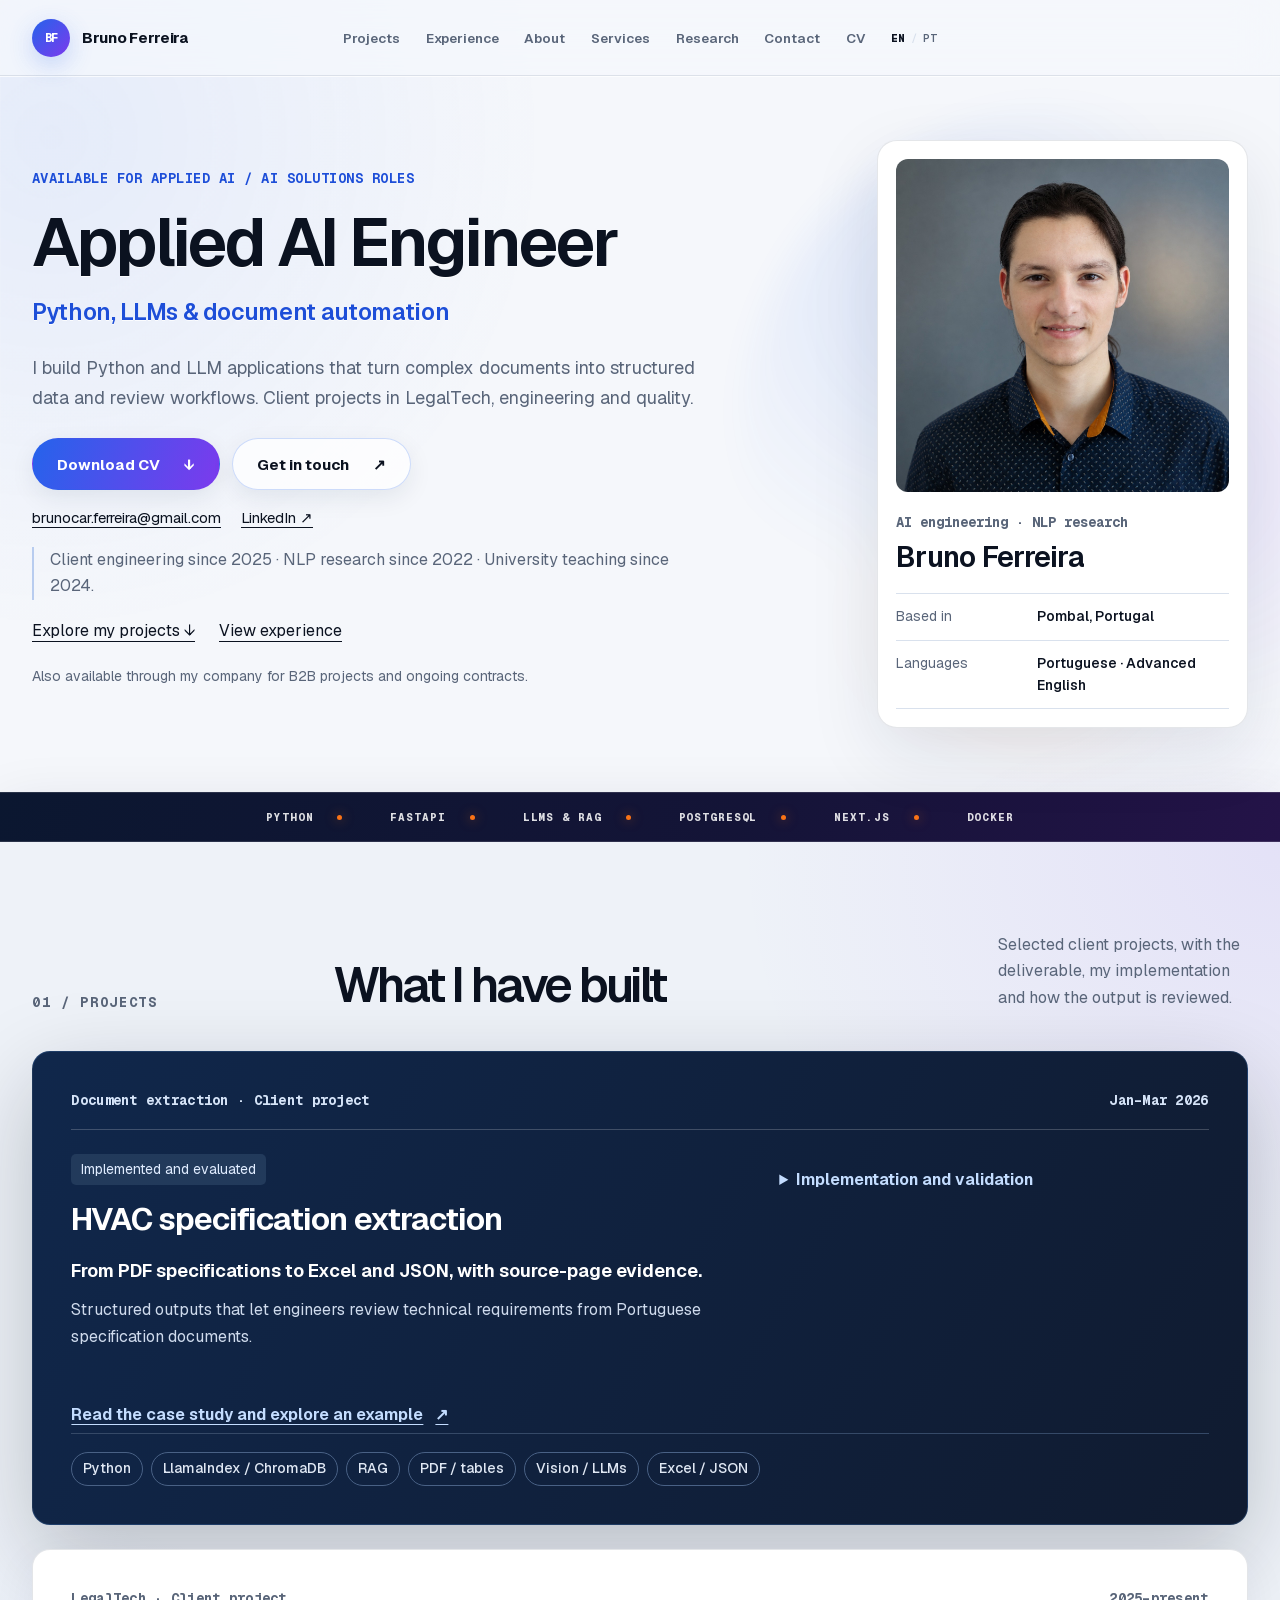
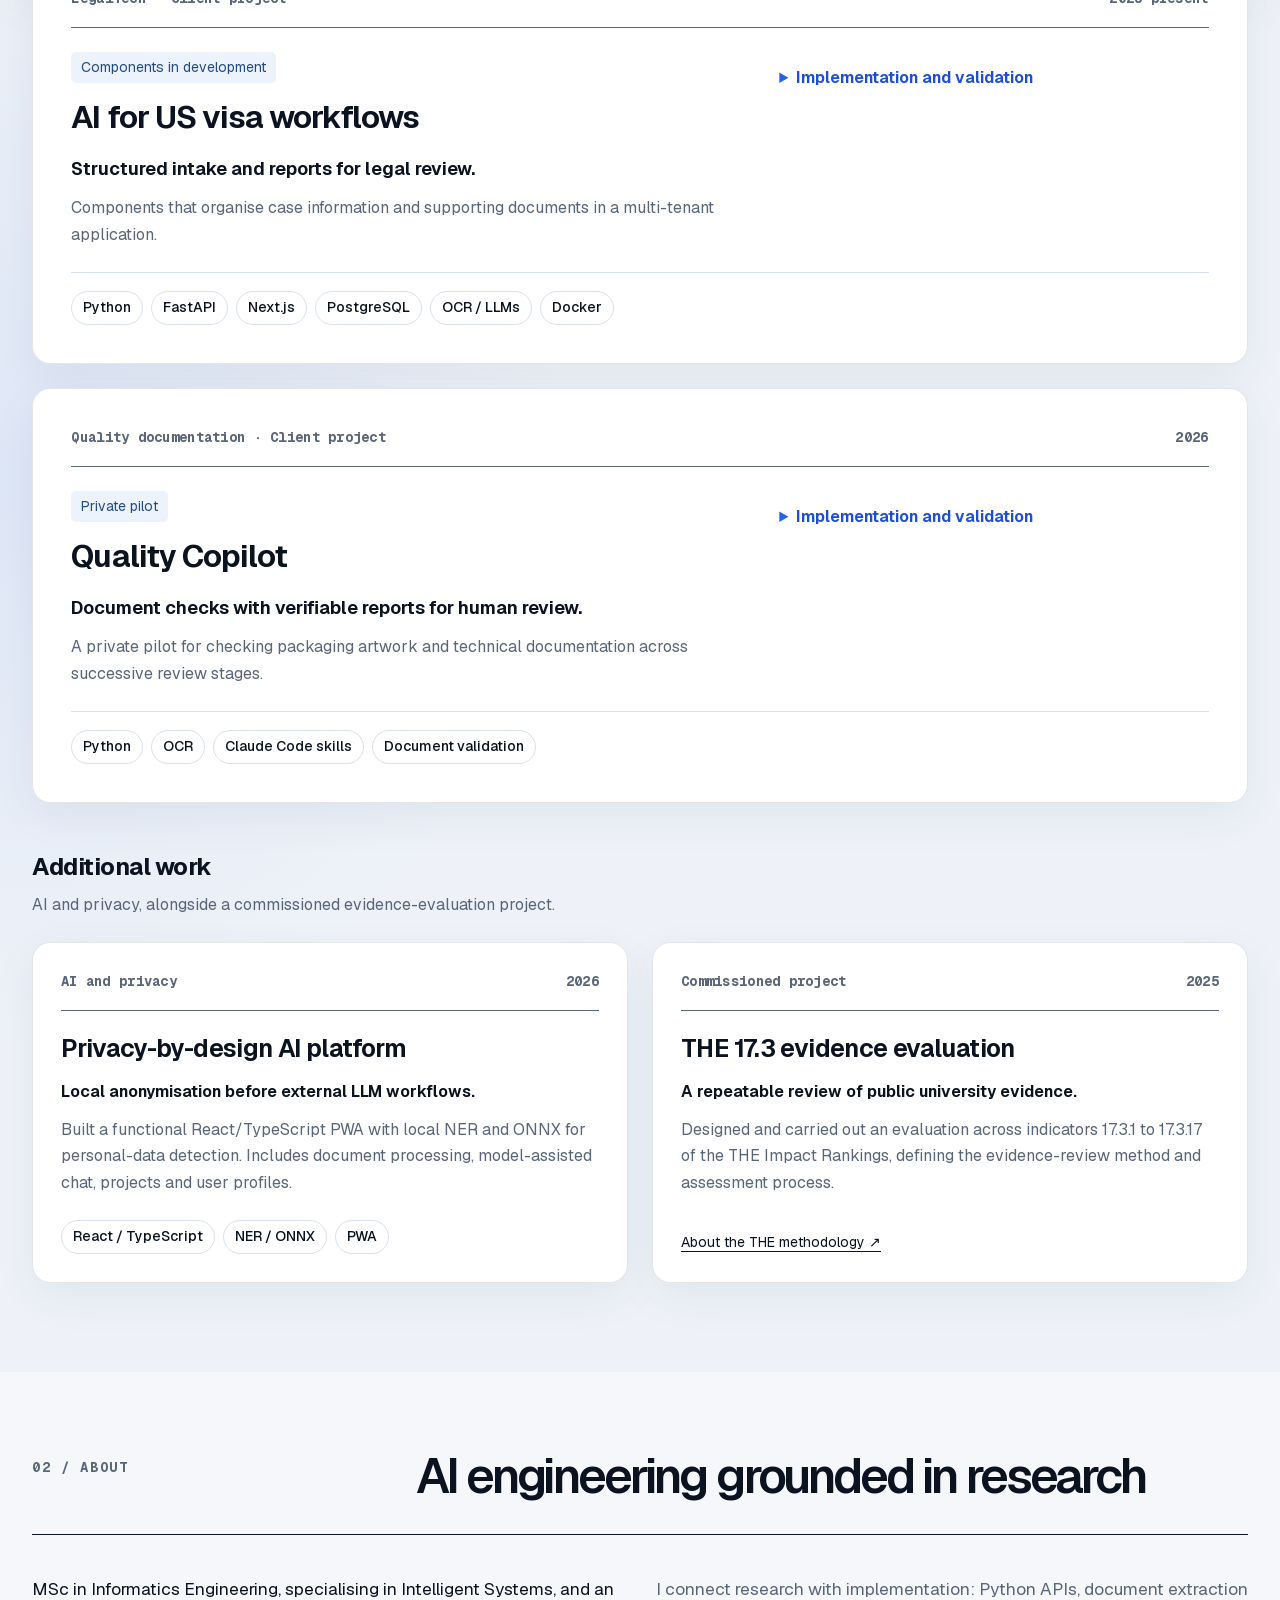
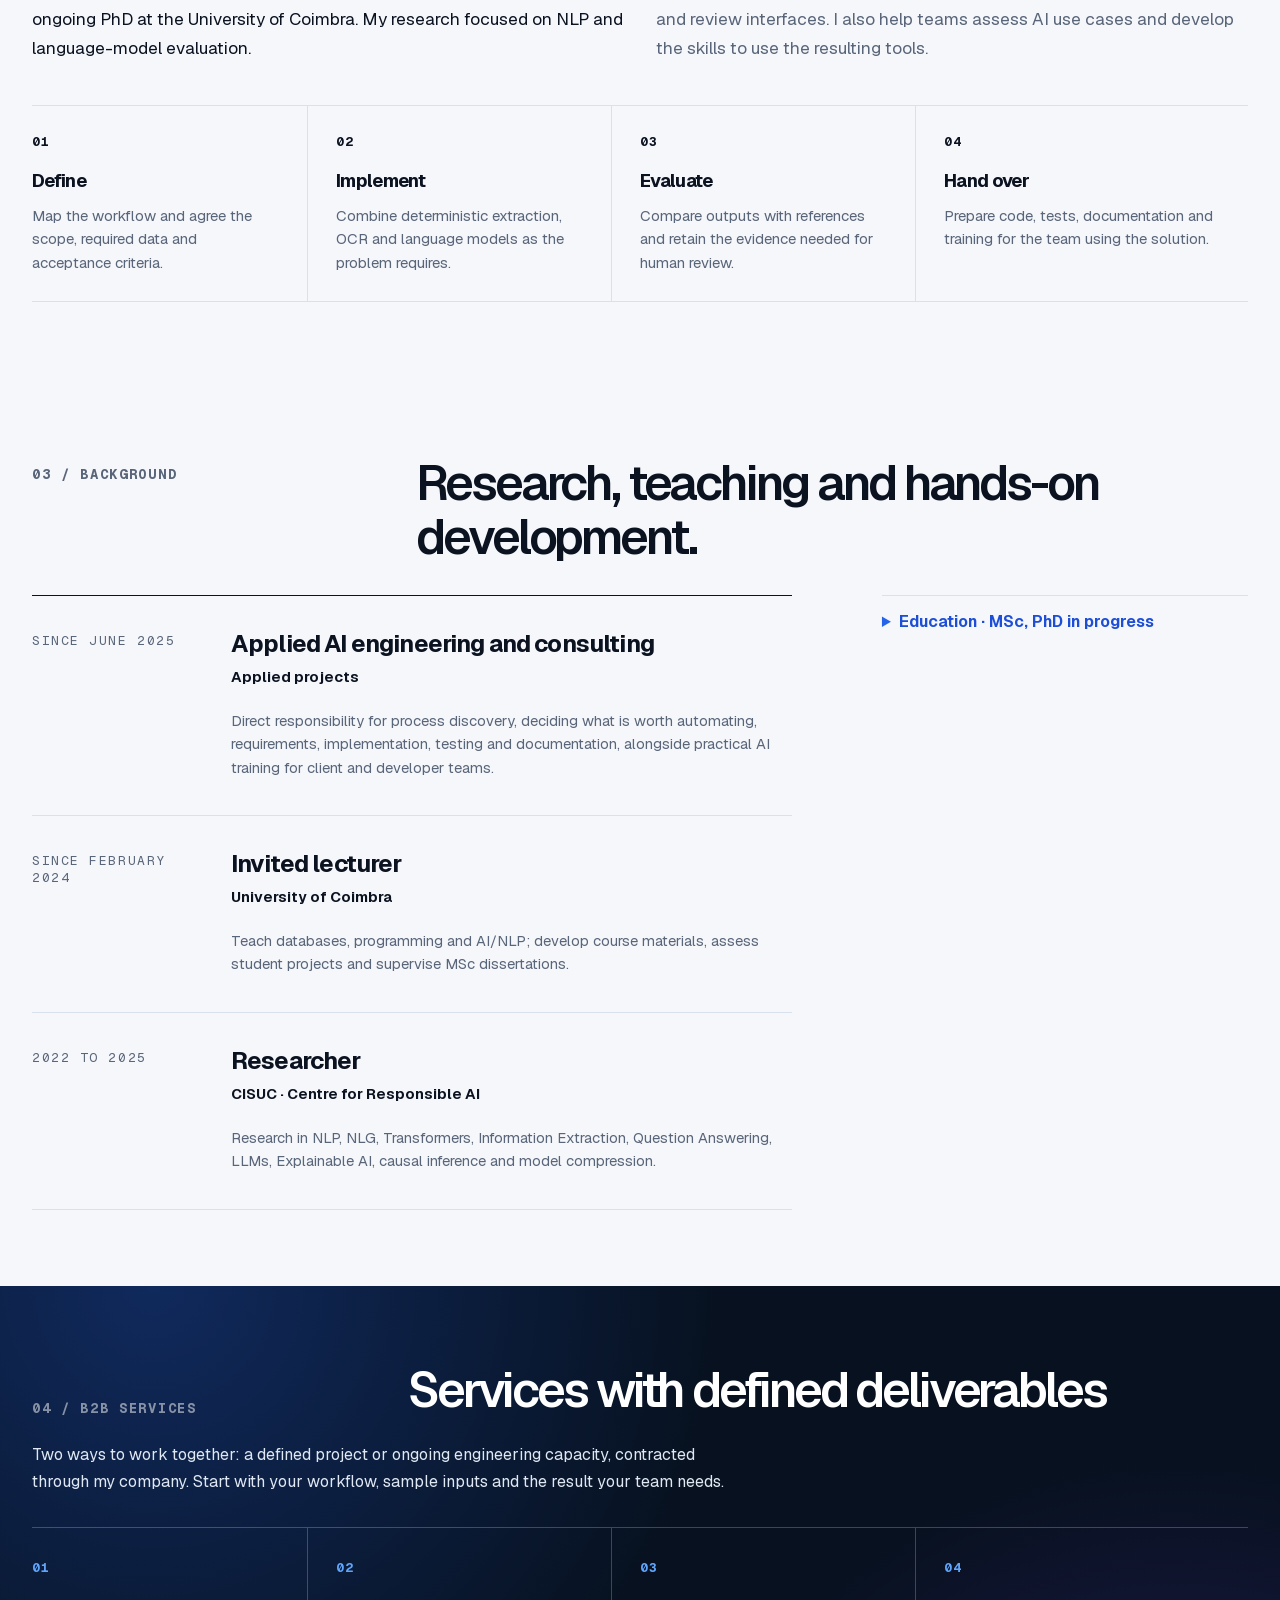
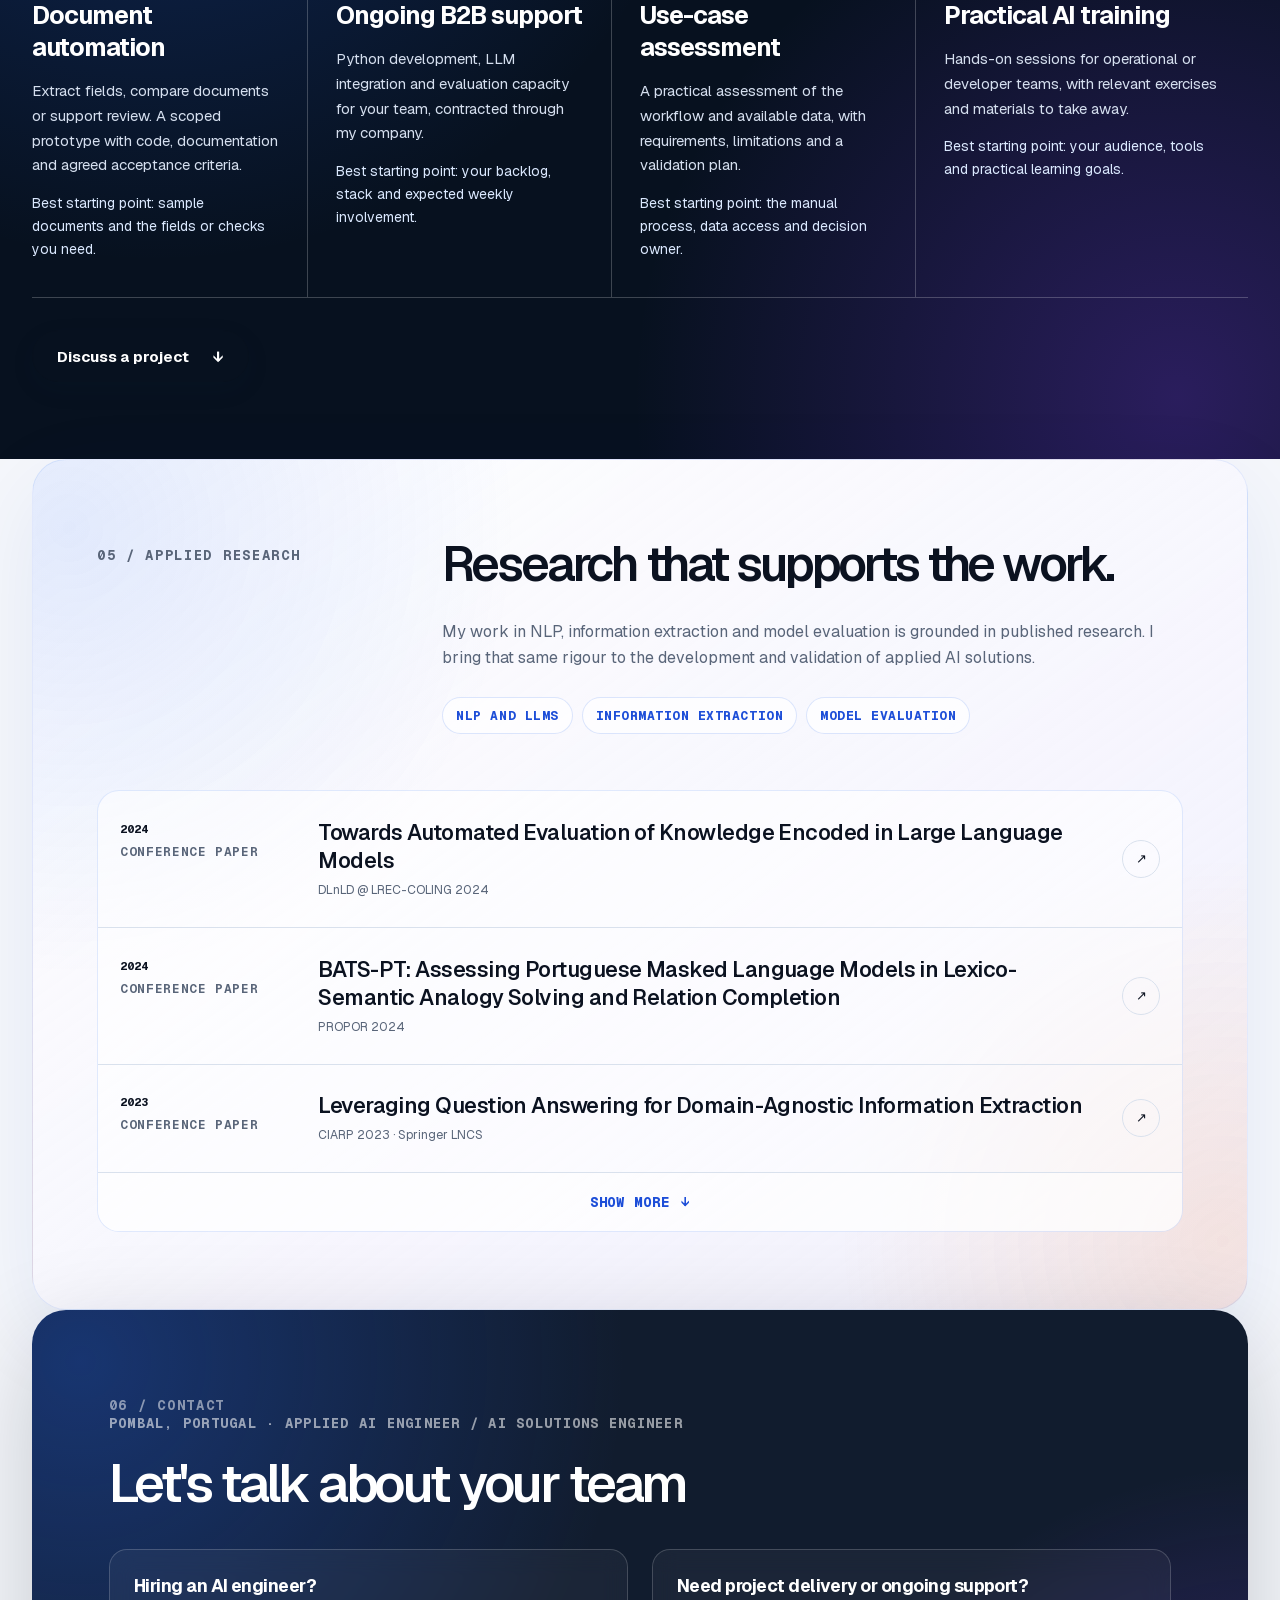
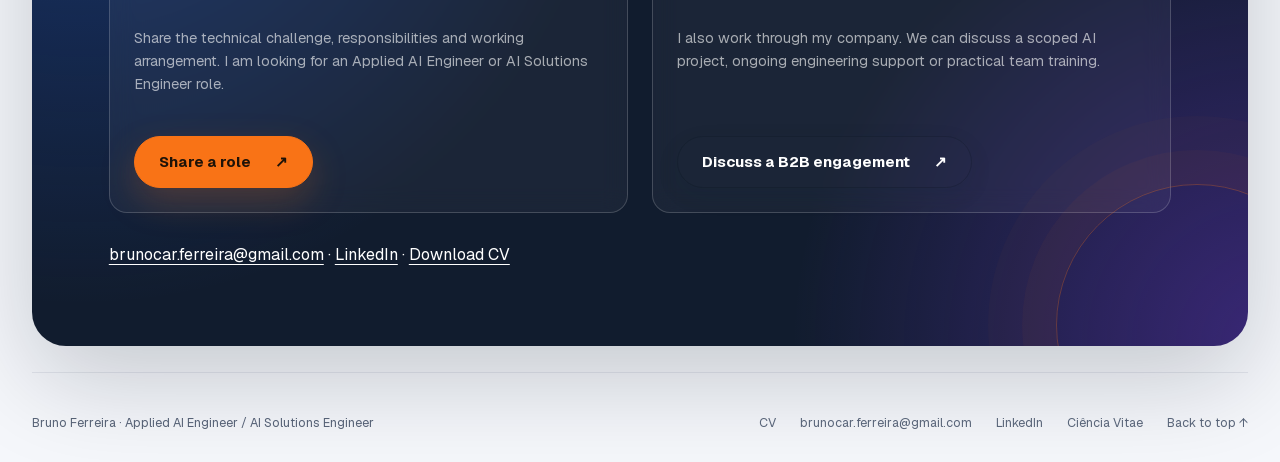
==== commit 5ae2990c: "Remove the no-photo CV link from portfolio pages" ====
--- a/en/index.html
+++ b/en/index.html
@@ -67,7 +67,6 @@
 <a class="button button-primary" href="../bruno-ferreira-cv-en.pdf" download>Download CV <span aria-hidden="true">↓</span></a>
 <a class="button button-secondary" href="mailto:brunocar.ferreira@gmail.com?subject=Applied%20AI%20opportunity%20-%20Bruno%20Ferreira">Get in touch <span aria-hidden="true">↗</span></a>
 </div>
-<p class="cv-options"><a href="../bruno-ferreira-cv-en-no-photo.pdf" download>CV without photo for application portals</a></p>
 <p class="hero-direct"><a href="mailto:brunocar.ferreira@gmail.com">brunocar.ferreira@gmail.com</a><a href="https://www.linkedin.com/in/mrbclf/" target="_blank" rel="noreferrer">LinkedIn ↗</a></p>
 <p class="hero-evidence">Client engineering since 2025 · NLP research since 2022 · University teaching since 2024.</p>
 <div class="hero-shortcuts"><a href="#projects">Explore my projects <span aria-hidden="true">↓</span></a><a href="#background">View experience</a></div>
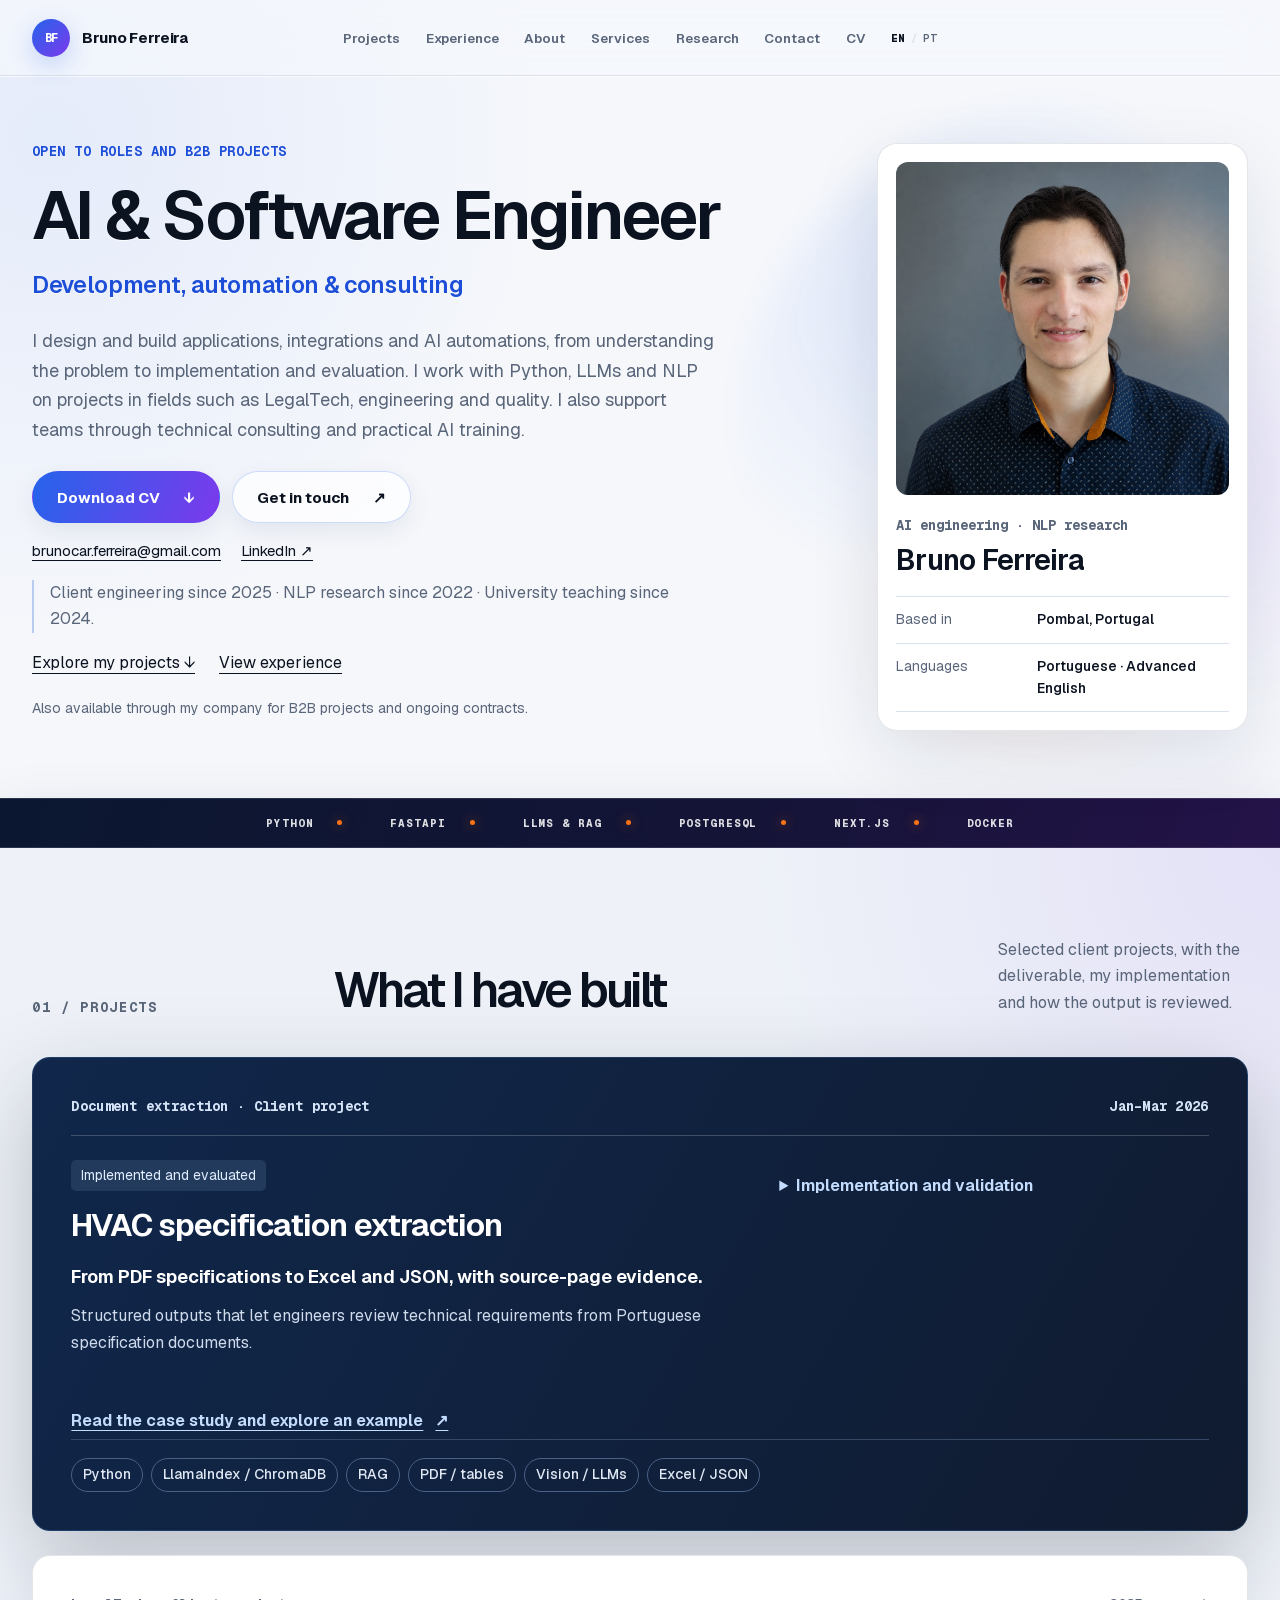
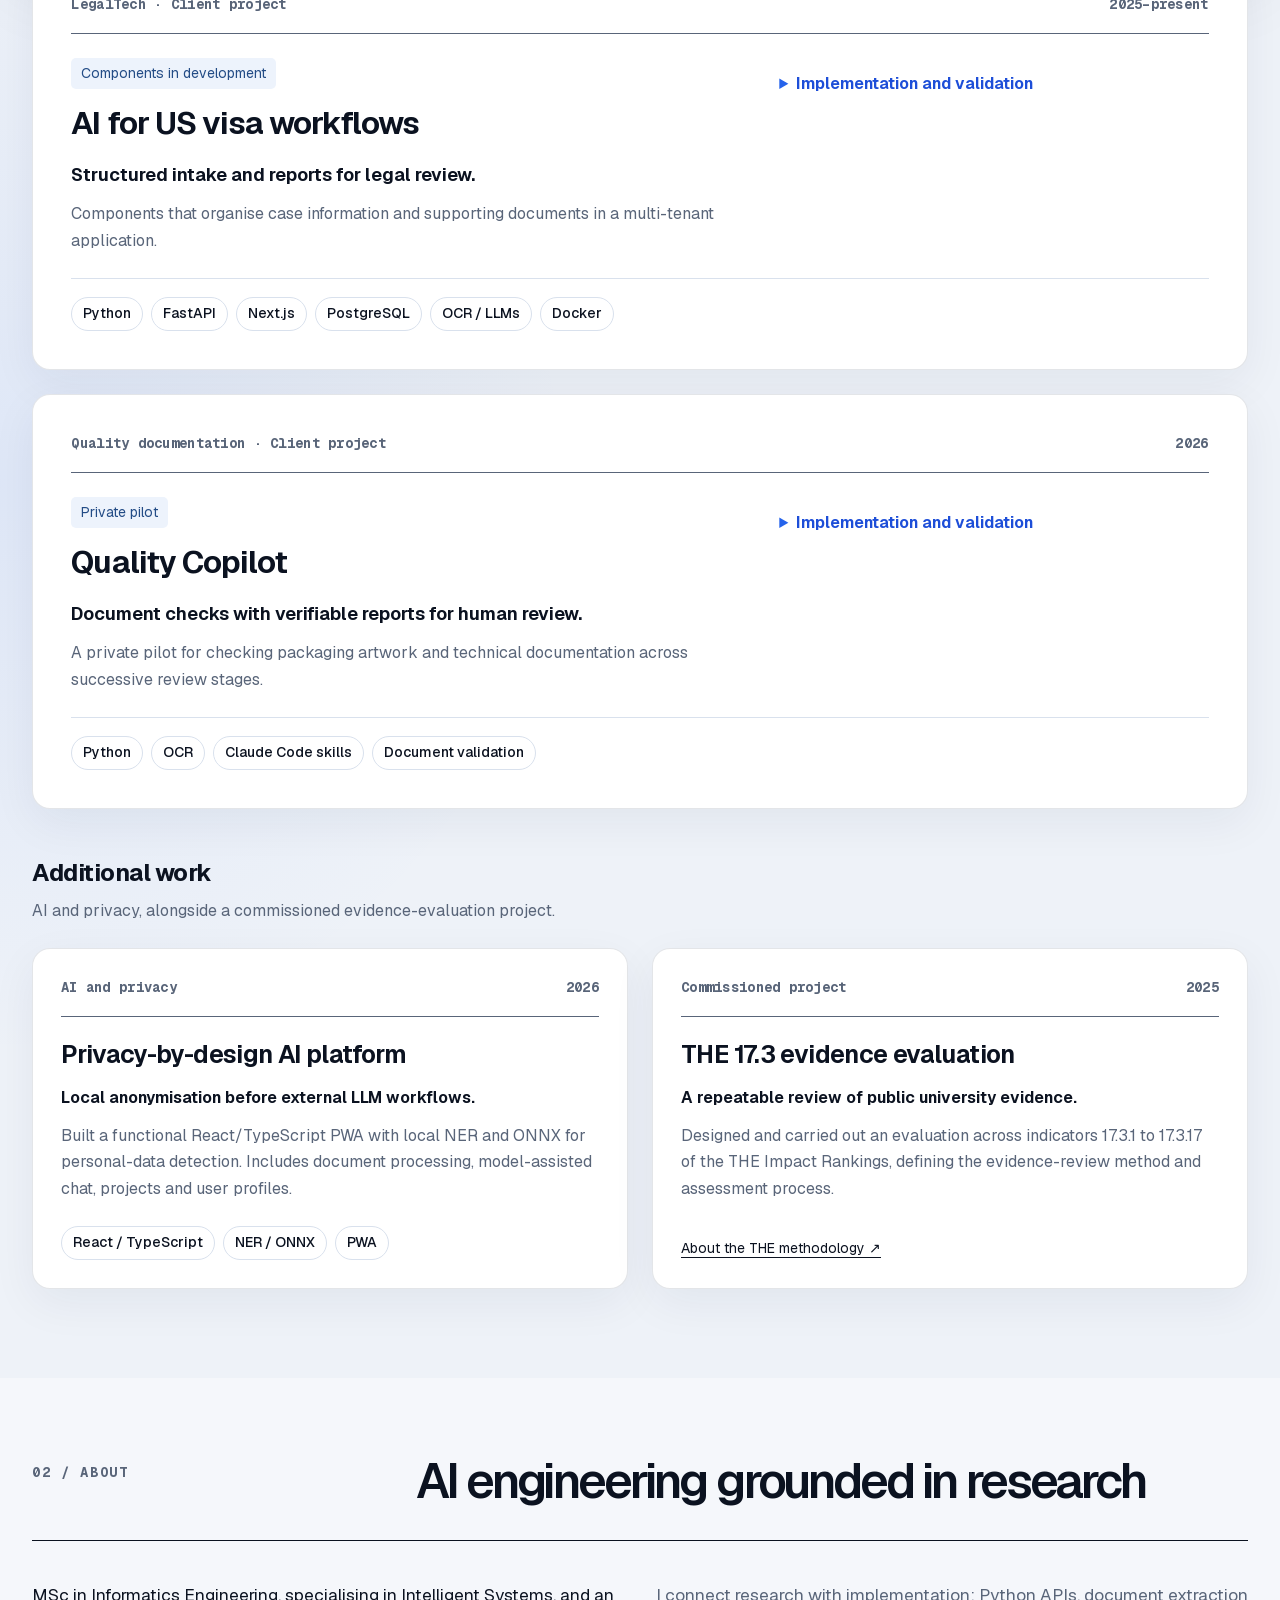
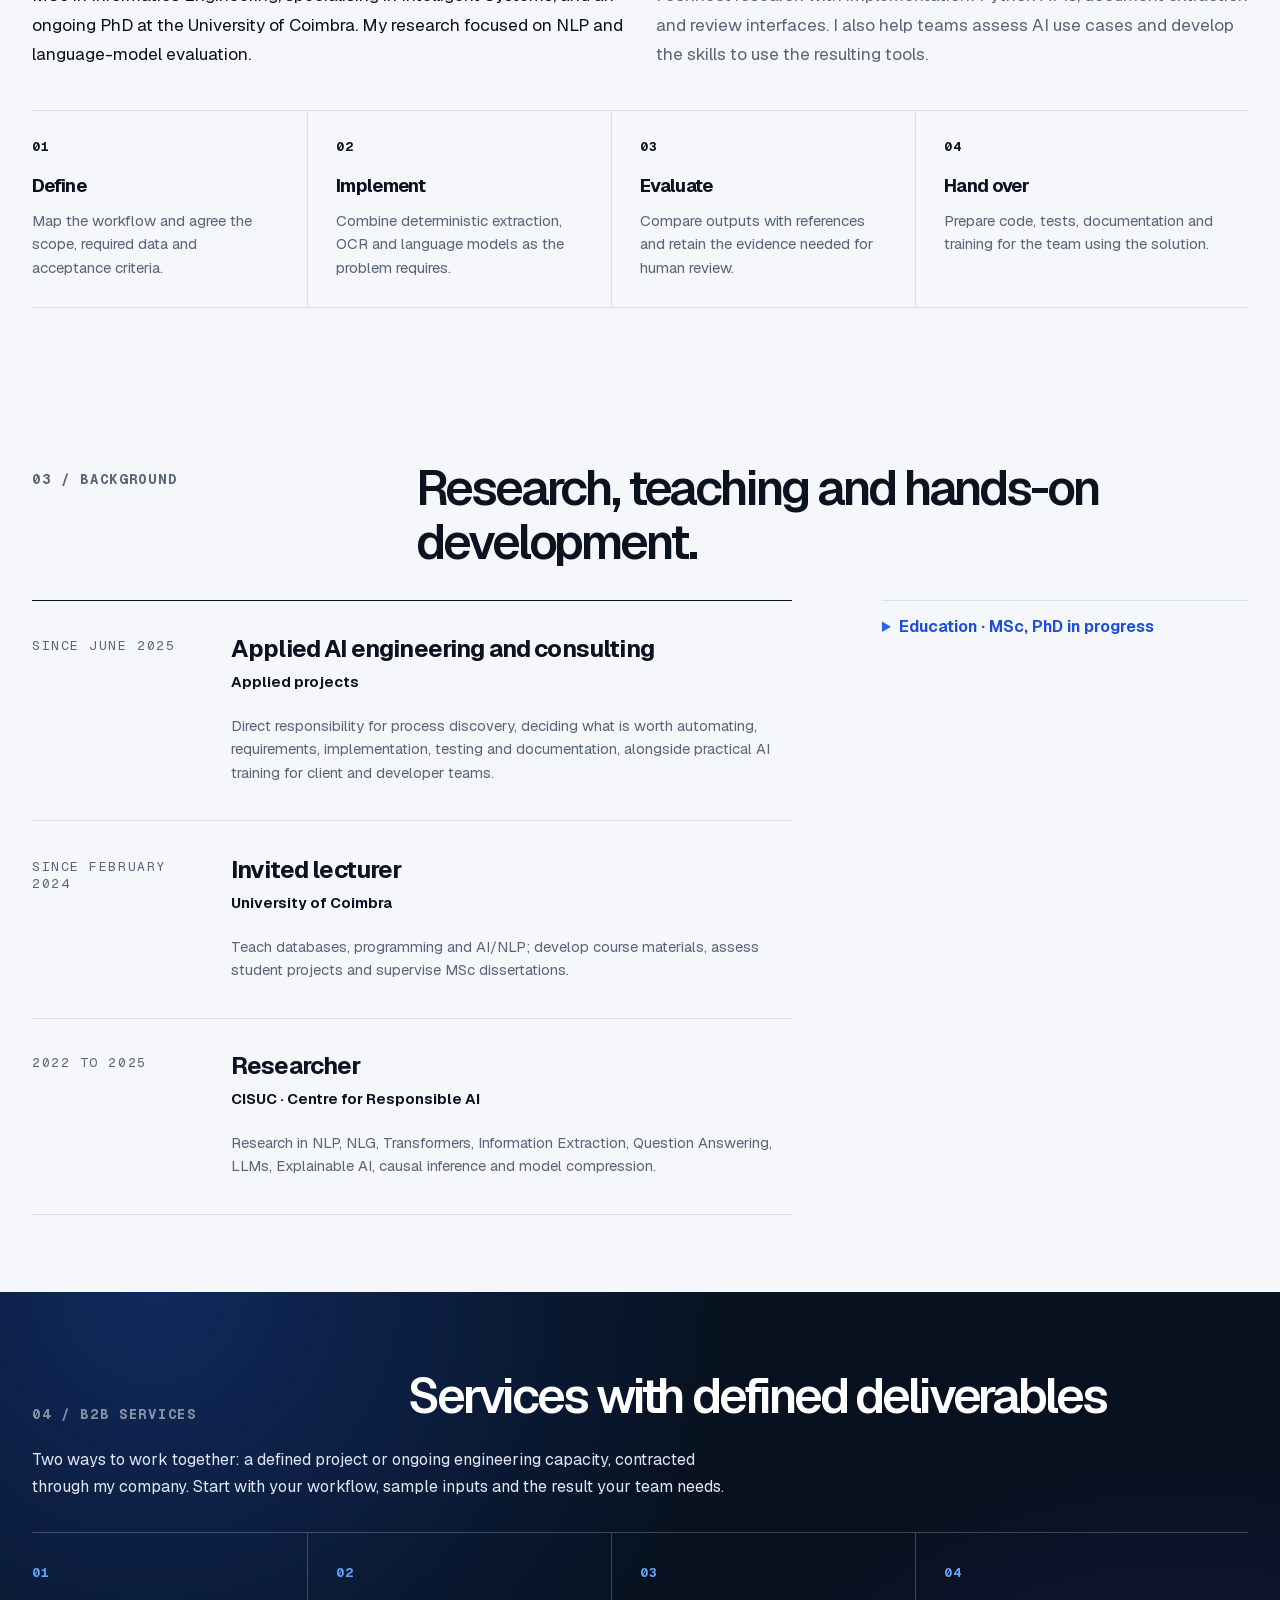
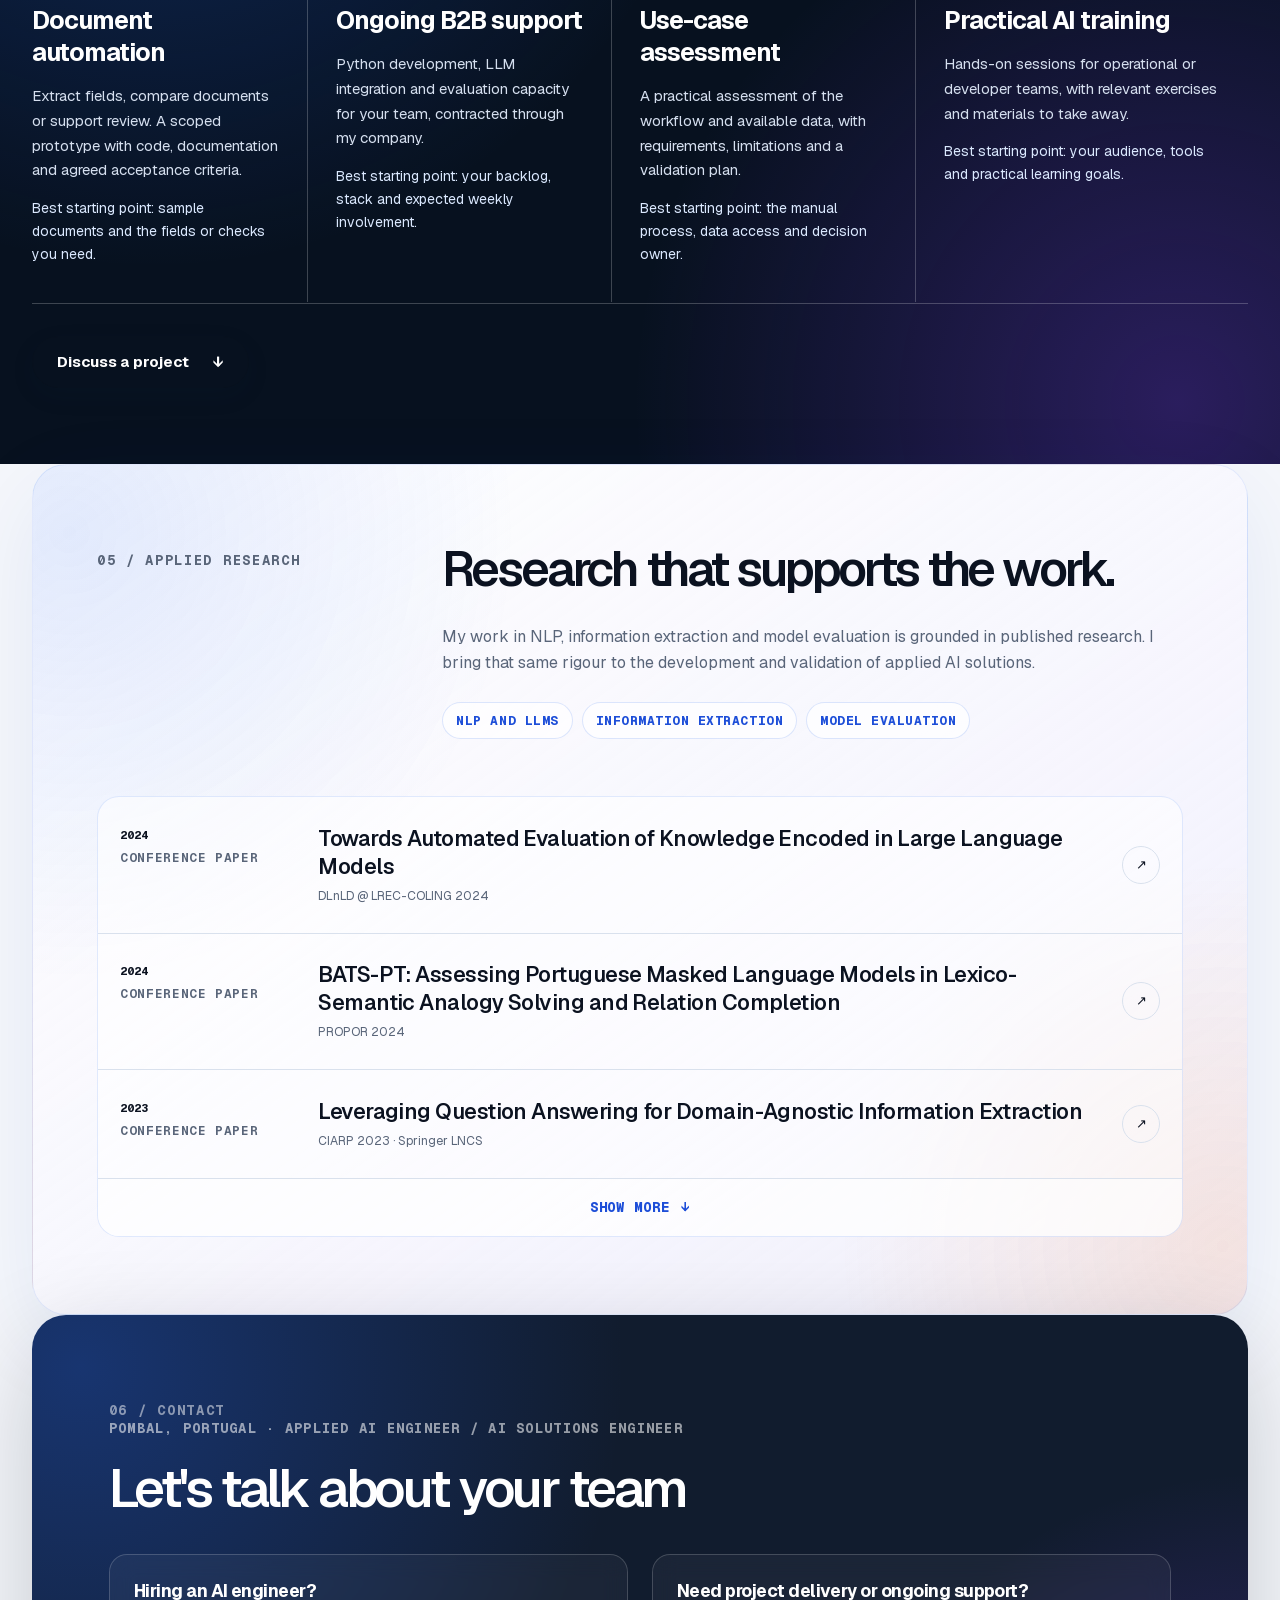
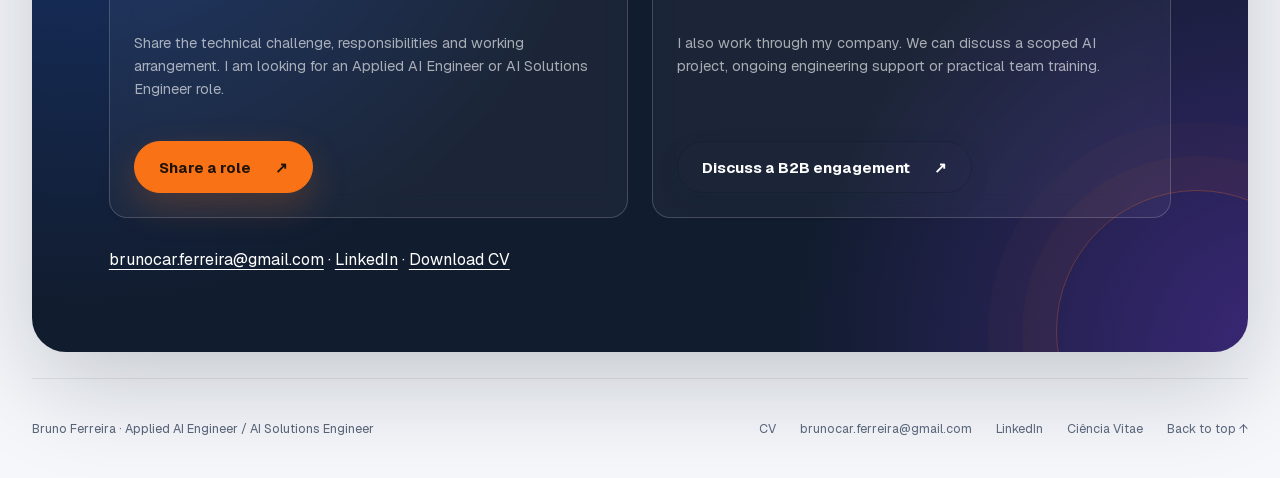
==== commit 4a258305: "Broaden portfolio introduction to AI and software engineering" ====
--- a/en/index.html
+++ b/en/index.html
@@ -3,8 +3,8 @@
 <head>
   <meta charset="utf-8">
   <meta name="viewport" content="width=device-width, initial-scale=1">
-  <title>Bruno Ferreira | Applied AI Engineer / AI Solutions Engineer</title>
-  <meta name="description" content="Applied AI Engineer in Portugal. Python, LLMs, RAG and document automation. Client projects in LegalTech, engineering and document validation. Available for roles and B2B contracts.">
+  <title>Bruno Ferreira | AI &amp; Software Engineer</title>
+  <meta name="description" content="AI and software engineer in Portugal. Application development, LLM integration, process automation, consulting and training. Open to roles and B2B projects.">
   <meta name="theme-color" content="#f5f7fb">
   <link rel="canonical" href="https://mrbrunoferreira.github.io/bruno-ferreira/">
   <link rel="alternate" hreflang="pt-PT" href="https://mrbrunoferreira.github.io/bruno-ferreira/pt/">
@@ -14,8 +14,8 @@
   <link rel="preload" href="../bruno-ferreira-portrait-2026.jpg" as="image">
   <link rel="stylesheet" href="../styles.css">
   <meta property="og:type" content="website">
-  <meta property="og:title" content="Bruno Ferreira | Applied AI Engineer / AI Solutions Engineer">
-  <meta property="og:description" content="Applied AI Engineer in Portugal. Python, LLMs, RAG and document automation. Client projects in LegalTech, engineering and document validation. Available for roles and B2B contracts.">
+  <meta property="og:title" content="Bruno Ferreira | AI &amp; Software Engineer">
+  <meta property="og:description" content="AI and software engineer in Portugal. Application development, LLM integration, process automation, consulting and training. Open to roles and B2B projects.">
   <meta property="og:url" content="https://mrbrunoferreira.github.io/bruno-ferreira/">
   <meta property="og:site_name" content="Bruno Ferreira">
   <meta property="og:locale" content="en_GB">
@@ -25,10 +25,10 @@
   <meta property="og:image:height" content="907">
   <meta property="og:image:alt" content="Bruno Ferreira, Applied AI Engineer. Research, engineering and delivery.">
   <meta name="twitter:card" content="summary_large_image">
-  <meta name="twitter:title" content="Bruno Ferreira | Applied AI Engineer / AI Solutions Engineer">
-  <meta name="twitter:description" content="Applied AI Engineer in Portugal. Python, LLMs, RAG and document automation. Client projects in LegalTech, engineering and document validation. Available for roles and B2B contracts.">
+  <meta name="twitter:title" content="Bruno Ferreira | AI &amp; Software Engineer">
+  <meta name="twitter:description" content="AI and software engineer in Portugal. Application development, LLM integration, process automation, consulting and training. Open to roles and B2B projects.">
   <meta name="twitter:image" content="https://mrbrunoferreira.github.io/bruno-ferreira/og-applied-ai-blue.png">
-  <script type="application/ld+json">{"@context":"https://schema.org","@type":"Person","name":"Bruno Ferreira","jobTitle":"Applied AI Engineer / AI Solutions Engineer","url":"https://mrbrunoferreira.github.io/bruno-ferreira/","email":"mailto:brunocar.ferreira@gmail.com","sameAs":["https://www.linkedin.com/in/mrbclf/","https://www.cienciavitae.pt/portal/en/F511-94EB-FD3B","https://orcid.org/0000-0002-1148-8887"],"address":{"@type":"PostalAddress","addressLocality":"Pombal","addressCountry":"PT"},"knowsAbout":["Applied AI","Natural Language Processing","Large Language Models","Information Extraction","Question Answering","AI evaluation","Document intelligence"]}</script>
+  <script type="application/ld+json">{"@context":"https://schema.org","@type":"Person","name":"Bruno Ferreira","jobTitle":"AI & Software Engineer","url":"https://mrbrunoferreira.github.io/bruno-ferreira/","email":"mailto:brunocar.ferreira@gmail.com","sameAs":["https://www.linkedin.com/in/mrbclf/","https://www.cienciavitae.pt/portal/en/F511-94EB-FD3B","https://orcid.org/0000-0002-1148-8887"],"address":{"@type":"PostalAddress","addressLocality":"Pombal","addressCountry":"PT"},"knowsAbout":["Applied AI","Natural Language Processing","Large Language Models","Information Extraction","Question Answering","AI evaluation","Document intelligence"]}</script>
 </head>
 <body>
 <a class="skip-link" href="#home">Skip to content</a>
@@ -60,9 +60,9 @@
 <main id="home" tabindex="-1">
 <section class="hero section-shell" aria-labelledby="hero-title">
 <div class="hero-copy">
-<p class="eyebrow">Available for Applied AI / AI Solutions roles</p>
-<h1 id="hero-title">Applied AI Engineer<em>Python, LLMs &amp; document automation</em></h1>
-<p class="hero-intro">I build Python and LLM applications that turn complex documents into structured data and review workflows. Client projects in LegalTech, engineering and quality.</p>
+<p class="eyebrow">Open to roles and B2B projects</p>
+<h1 id="hero-title">AI &amp; Software Engineer<em>Development, automation &amp; consulting</em></h1>
+<p class="hero-intro">I design and build applications, integrations and AI automations, from understanding the problem to implementation and evaluation. I work with Python, LLMs and NLP on projects in fields such as LegalTech, engineering and quality. I also support teams through technical consulting and practical AI training.</p>
 <div class="hero-actions">
 <a class="button button-primary" href="../bruno-ferreira-cv-en.pdf" download>Download CV <span aria-hidden="true">↓</span></a>
 <a class="button button-secondary" href="mailto:brunocar.ferreira@gmail.com?subject=Applied%20AI%20opportunity%20-%20Bruno%20Ferreira">Get in touch <span aria-hidden="true">↗</span></a>
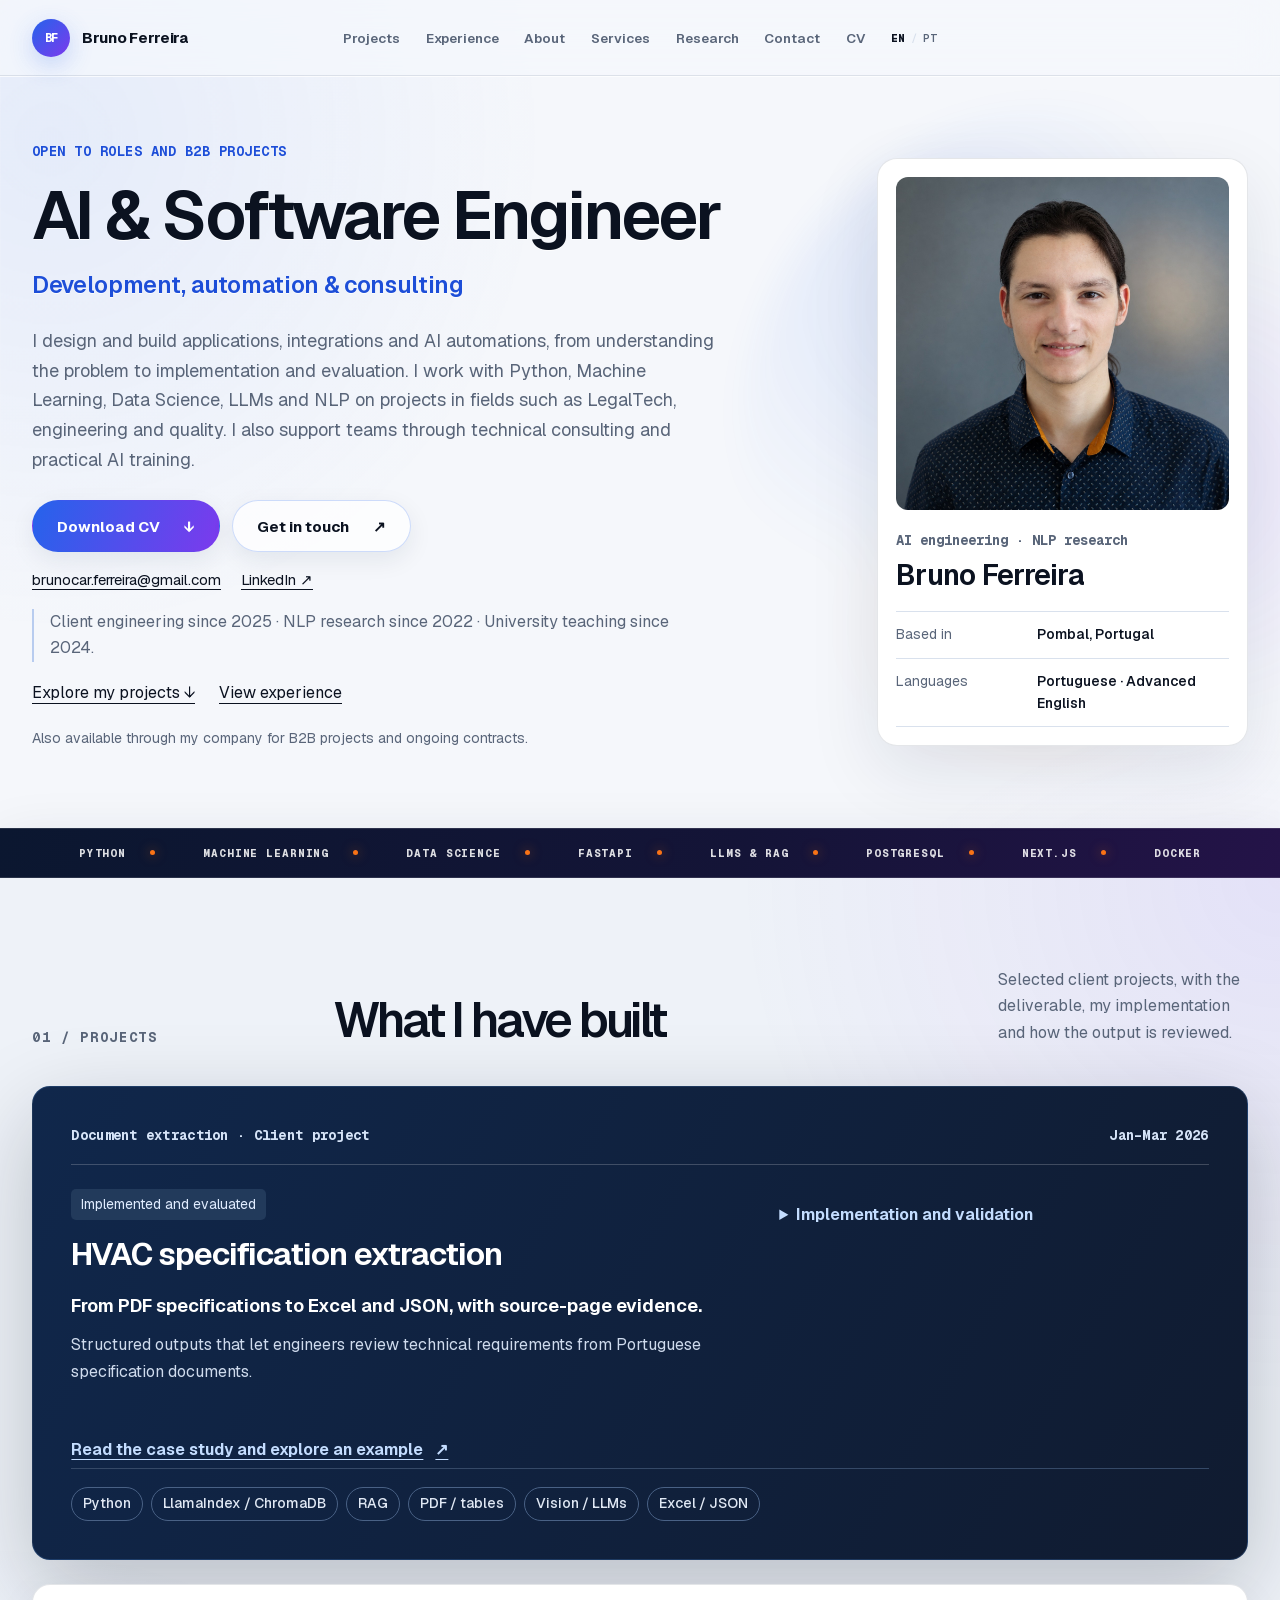
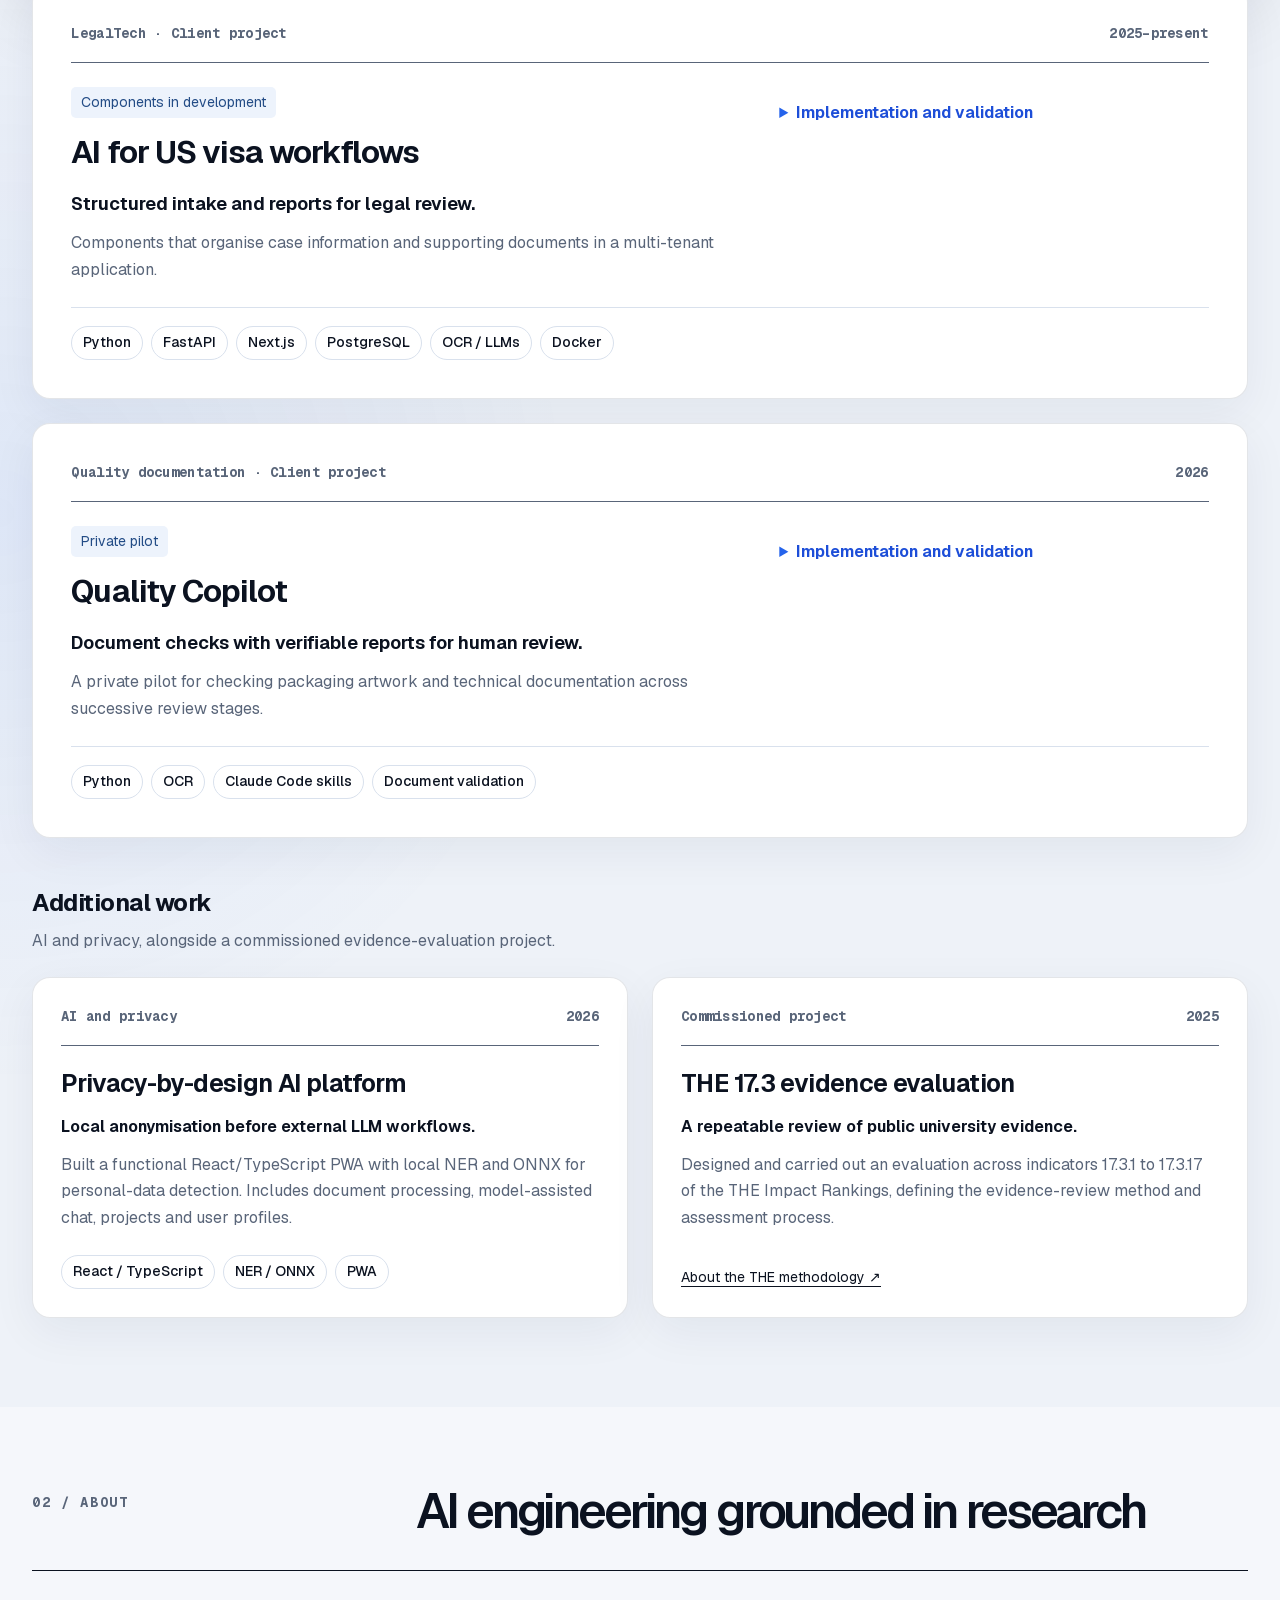
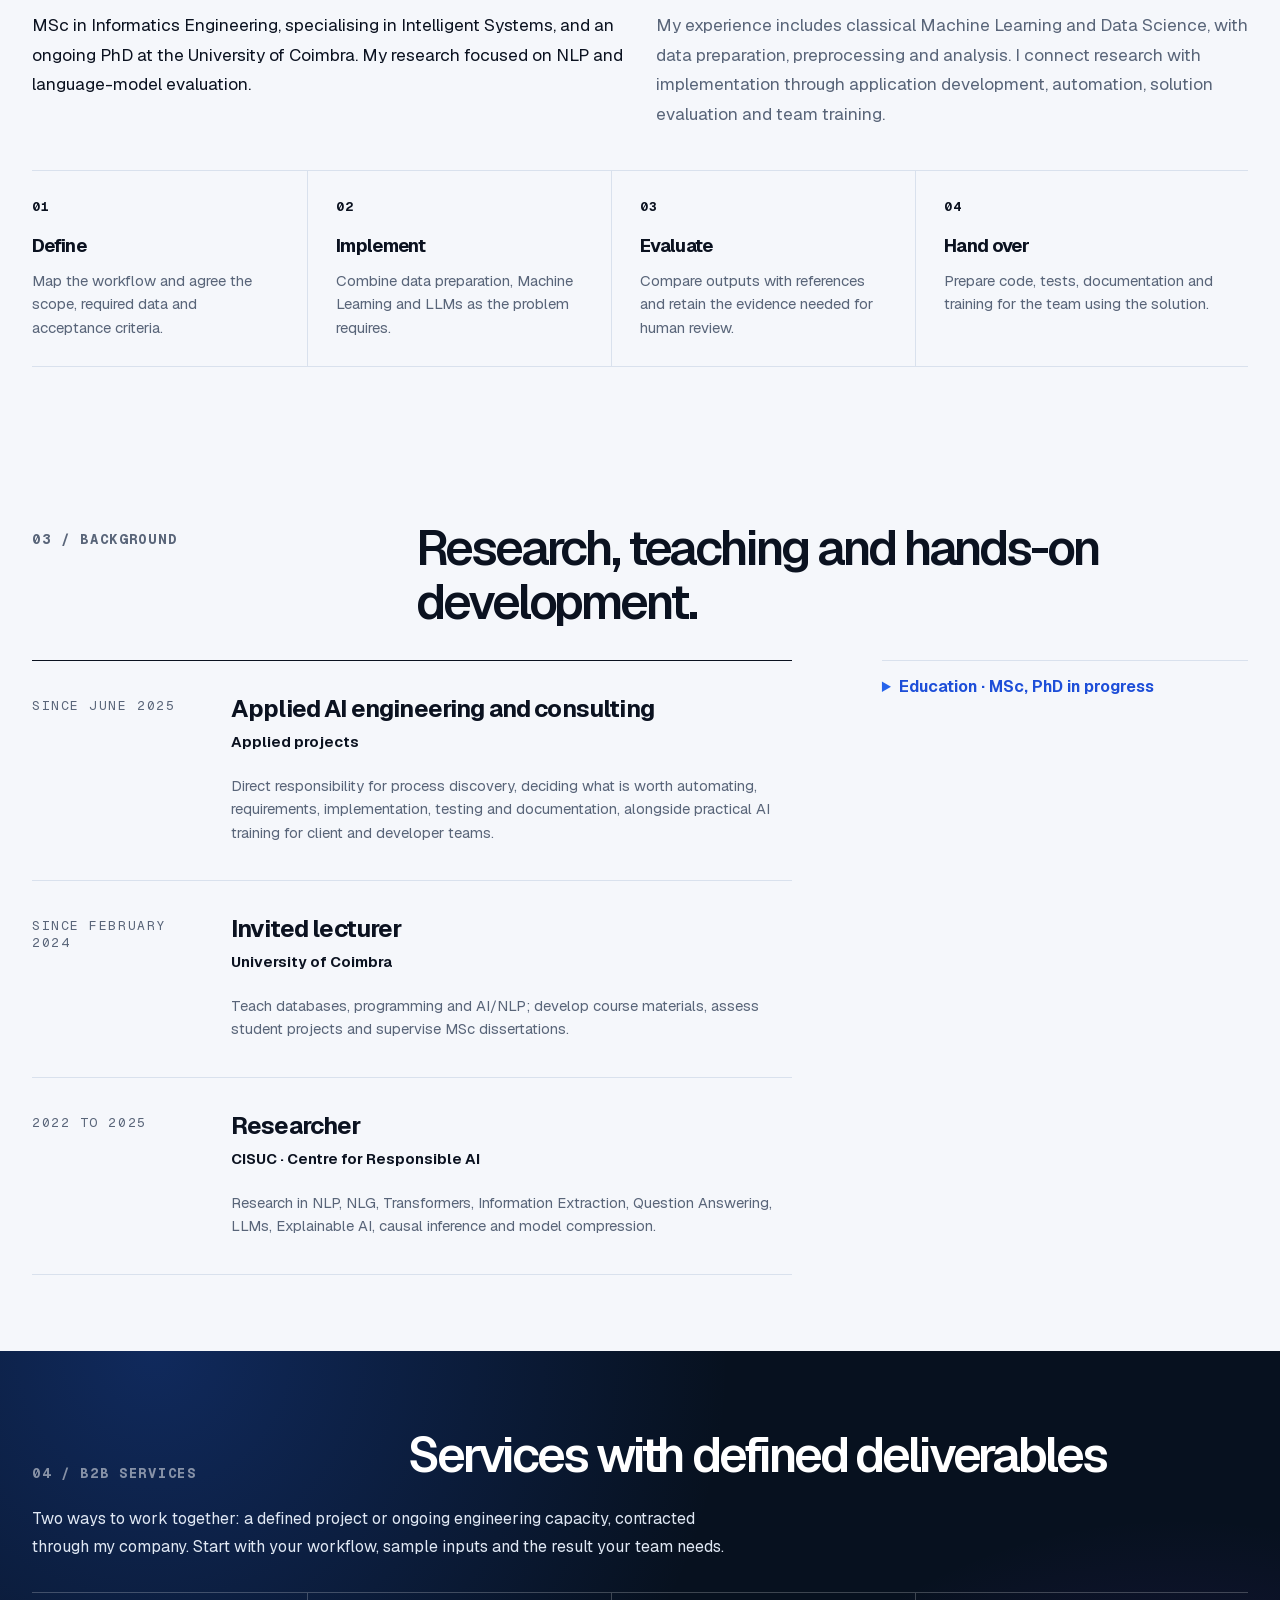
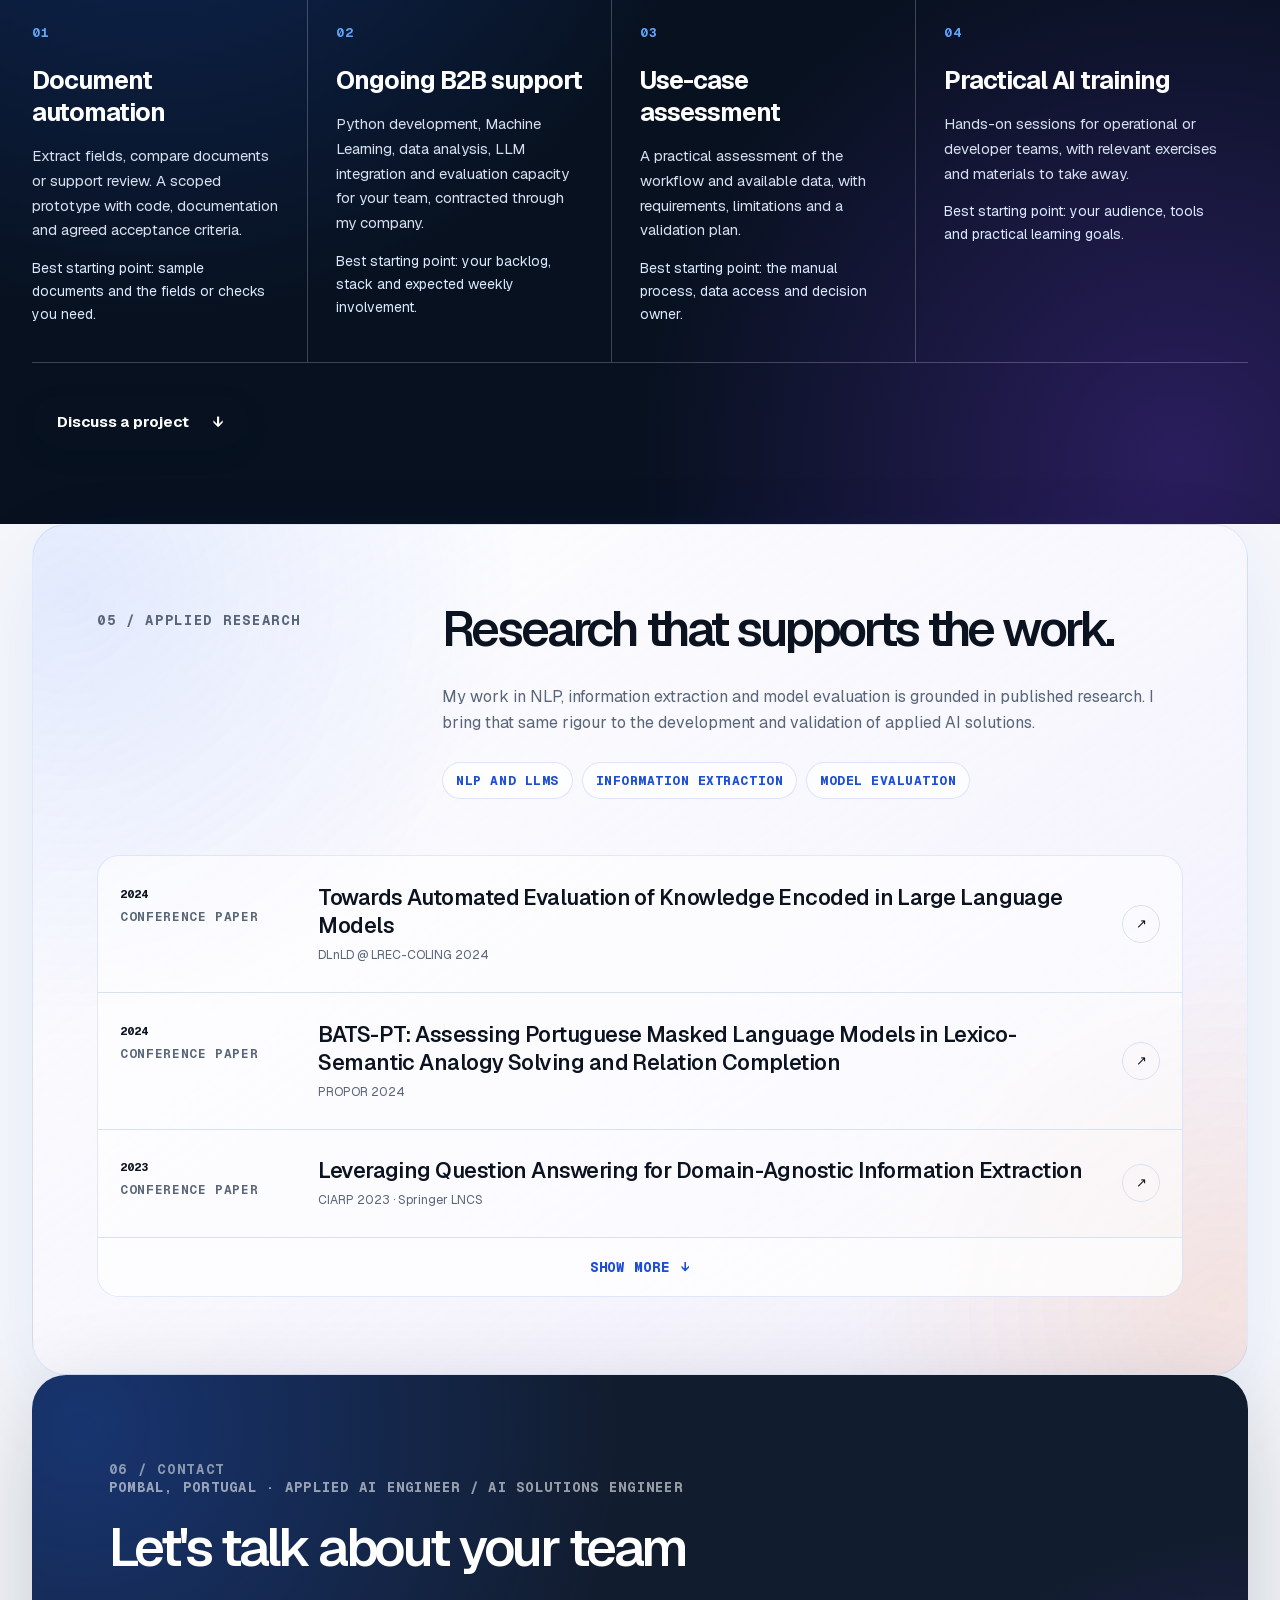
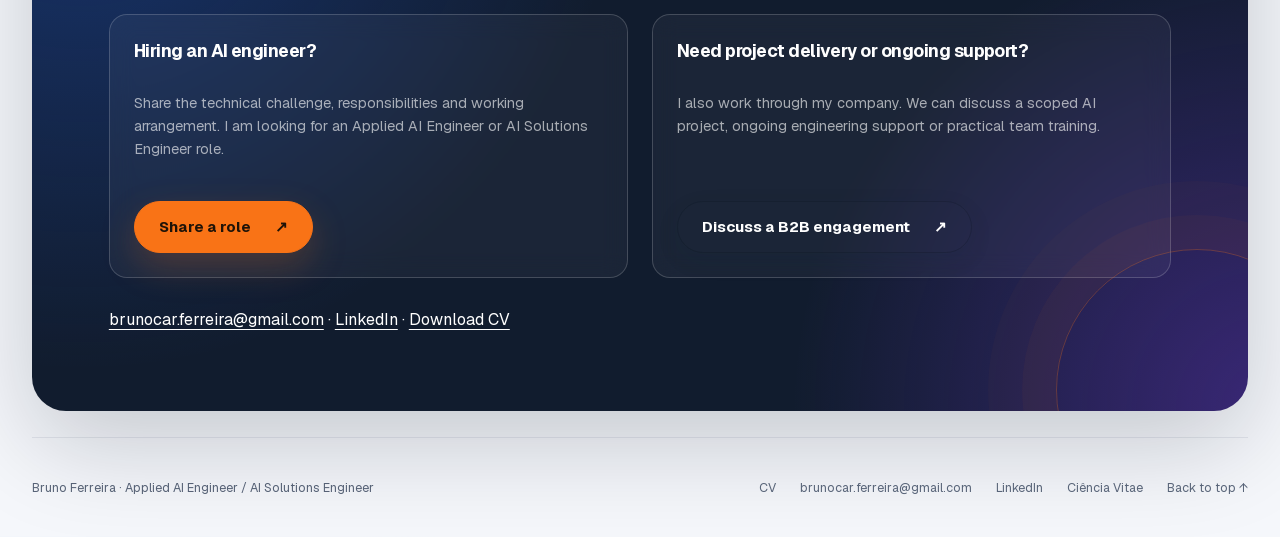
==== commit eb404268: "Add machine learning and data science experience to profile and CVs" ====
--- a/en/index.html
+++ b/en/index.html
@@ -4,7 +4,7 @@
   <meta charset="utf-8">
   <meta name="viewport" content="width=device-width, initial-scale=1">
   <title>Bruno Ferreira | AI &amp; Software Engineer</title>
-  <meta name="description" content="AI and software engineer in Portugal. Application development, LLM integration, process automation, consulting and training. Open to roles and B2B projects.">
+  <meta name="description" content="AI and software engineer in Portugal. Machine Learning, Data Science, data analysis, LLMs and automation. Open to roles, B2B projects, consulting and training.">
   <meta name="theme-color" content="#f5f7fb">
   <link rel="canonical" href="https://mrbrunoferreira.github.io/bruno-ferreira/">
   <link rel="alternate" hreflang="pt-PT" href="https://mrbrunoferreira.github.io/bruno-ferreira/pt/">
@@ -15,7 +15,7 @@
   <link rel="stylesheet" href="../styles.css">
   <meta property="og:type" content="website">
   <meta property="og:title" content="Bruno Ferreira | AI &amp; Software Engineer">
-  <meta property="og:description" content="AI and software engineer in Portugal. Application development, LLM integration, process automation, consulting and training. Open to roles and B2B projects.">
+  <meta property="og:description" content="AI and software engineer in Portugal. Machine Learning, Data Science, data analysis, LLMs and automation. Open to roles, B2B projects, consulting and training.">
   <meta property="og:url" content="https://mrbrunoferreira.github.io/bruno-ferreira/">
   <meta property="og:site_name" content="Bruno Ferreira">
   <meta property="og:locale" content="en_GB">
@@ -26,9 +26,9 @@
   <meta property="og:image:alt" content="Bruno Ferreira, Applied AI Engineer. Research, engineering and delivery.">
   <meta name="twitter:card" content="summary_large_image">
   <meta name="twitter:title" content="Bruno Ferreira | AI &amp; Software Engineer">
-  <meta name="twitter:description" content="AI and software engineer in Portugal. Application development, LLM integration, process automation, consulting and training. Open to roles and B2B projects.">
+  <meta name="twitter:description" content="AI and software engineer in Portugal. Machine Learning, Data Science, data analysis, LLMs and automation. Open to roles, B2B projects, consulting and training.">
   <meta name="twitter:image" content="https://mrbrunoferreira.github.io/bruno-ferreira/og-applied-ai-blue.png">
-  <script type="application/ld+json">{"@context":"https://schema.org","@type":"Person","name":"Bruno Ferreira","jobTitle":"AI & Software Engineer","url":"https://mrbrunoferreira.github.io/bruno-ferreira/","email":"mailto:brunocar.ferreira@gmail.com","sameAs":["https://www.linkedin.com/in/mrbclf/","https://www.cienciavitae.pt/portal/en/F511-94EB-FD3B","https://orcid.org/0000-0002-1148-8887"],"address":{"@type":"PostalAddress","addressLocality":"Pombal","addressCountry":"PT"},"knowsAbout":["Applied AI","Natural Language Processing","Large Language Models","Information Extraction","Question Answering","AI evaluation","Document intelligence"]}</script>
+  <script type="application/ld+json">{"@context":"https://schema.org","@type":"Person","name":"Bruno Ferreira","jobTitle":"AI & Software Engineer","url":"https://mrbrunoferreira.github.io/bruno-ferreira/","email":"mailto:brunocar.ferreira@gmail.com","sameAs":["https://www.linkedin.com/in/mrbclf/","https://www.cienciavitae.pt/portal/en/F511-94EB-FD3B","https://orcid.org/0000-0002-1148-8887"],"address":{"@type":"PostalAddress","addressLocality":"Pombal","addressCountry":"PT"},"knowsAbout":["Applied AI","Machine Learning","Data Science","Data preprocessing","Data analysis","Natural Language Processing","Large Language Models","Information Extraction","Question Answering","AI evaluation","Document intelligence"]}</script>
 </head>
 <body>
 <a class="skip-link" href="#home">Skip to content</a>
@@ -62,7 +62,7 @@
 <div class="hero-copy">
 <p class="eyebrow">Open to roles and B2B projects</p>
 <h1 id="hero-title">AI &amp; Software Engineer<em>Development, automation &amp; consulting</em></h1>
-<p class="hero-intro">I design and build applications, integrations and AI automations, from understanding the problem to implementation and evaluation. I work with Python, LLMs and NLP on projects in fields such as LegalTech, engineering and quality. I also support teams through technical consulting and practical AI training.</p>
+<p class="hero-intro">I design and build applications, integrations and AI automations, from understanding the problem to implementation and evaluation. I work with Python, Machine Learning, Data Science, LLMs and NLP on projects in fields such as LegalTech, engineering and quality. I also support teams through technical consulting and practical AI training.</p>
 <div class="hero-actions">
 <a class="button button-primary" href="../bruno-ferreira-cv-en.pdf" download>Download CV <span aria-hidden="true">↓</span></a>
 <a class="button button-secondary" href="mailto:brunocar.ferreira@gmail.com?subject=Applied%20AI%20opportunity%20-%20Bruno%20Ferreira">Get in touch <span aria-hidden="true">↗</span></a>
@@ -80,8 +80,10 @@
 </aside>
 </section>
 <div class="focus-strip">
-<div class="focus-track" role="list" aria-label="Core technologies">
+<div class="focus-track" role="list" aria-label="Skills and technologies">
 <span role="listitem">Python</span>
+<span role="listitem">Machine Learning</span>
+<span role="listitem">Data Science</span>
 <span role="listitem">FastAPI</span>
 <span role="listitem">LLMs &amp; RAG</span>
 <span role="listitem">PostgreSQL</span>
@@ -127,9 +129,9 @@
 <section class="about section-shell" id="about" aria-labelledby="about-title">
 <div class="section-heading"><p class="section-index">02 / About</p><h2 id="about-title">AI engineering grounded in research</h2></div>
 <div class="about-body">
-<div class="about-copy"><p>MSc in Informatics Engineering, specialising in Intelligent Systems, and an ongoing PhD at the University of Coimbra. My research focused on NLP and language-model evaluation.</p><p>I connect research with implementation: Python APIs, document extraction and review interfaces. I also help teams assess AI use cases and develop the skills to use the resulting tools.</p></div>
+<div class="about-copy"><p>MSc in Informatics Engineering, specialising in Intelligent Systems, and an ongoing PhD at the University of Coimbra. My research focused on NLP and language-model evaluation.</p><p>My experience includes classical Machine Learning and Data Science, with data preparation, preprocessing and analysis. I connect research with implementation through application development, automation, solution evaluation and team training.</p></div>
 <div class="about-process" role="group" aria-label="How I work">
-<article><span>01</span><h3>Define</h3><p>Map the workflow and agree the scope, required data and acceptance criteria.</p></article><article><span>02</span><h3>Implement</h3><p>Combine deterministic extraction, OCR and language models as the problem requires.</p></article><article><span>03</span><h3>Evaluate</h3><p>Compare outputs with references and retain the evidence needed for human review.</p></article><article><span>04</span><h3>Hand over</h3><p>Prepare code, tests, documentation and training for the team using the solution.</p></article>
+<article><span>01</span><h3>Define</h3><p>Map the workflow and agree the scope, required data and acceptance criteria.</p></article><article><span>02</span><h3>Implement</h3><p>Combine data preparation, Machine Learning and LLMs as the problem requires.</p></article><article><span>03</span><h3>Evaluate</h3><p>Compare outputs with references and retain the evidence needed for human review.</p></article><article><span>04</span><h3>Hand over</h3><p>Prepare code, tests, documentation and training for the team using the solution.</p></article>
 </div>
 </div>
 </section>
@@ -191,7 +193,7 @@
 <h2 id="capability-title">Services with defined deliverables</h2></div></div>
 <p class="service-intro">Two ways to work together: a defined project or ongoing engineering capacity, contracted through my company. Start with your workflow, sample inputs and the result your team needs.</p>
 <div class="capability-grid">
-<article><span>01</span><h3>Document automation</h3><p>Extract fields, compare documents or support review. A scoped prototype with code, documentation and agreed acceptance criteria.</p><p class="service-delivery">Best starting point: sample documents and the fields or checks you need.</p></article><article><span>02</span><h3>Ongoing B2B support</h3><p>Python development, LLM integration and evaluation capacity for your team, contracted through my company.</p><p class="service-delivery">Best starting point: your backlog, stack and expected weekly involvement.</p></article><article><span>03</span><h3>Use-case assessment</h3><p>A practical assessment of the workflow and available data, with requirements, limitations and a validation plan.</p><p class="service-delivery">Best starting point: the manual process, data access and decision owner.</p></article><article><span>04</span><h3>Practical AI training</h3><p>Hands-on sessions for operational or developer teams, with relevant exercises and materials to take away.</p><p class="service-delivery">Best starting point: your audience, tools and practical learning goals.</p></article>
+<article><span>01</span><h3>Document automation</h3><p>Extract fields, compare documents or support review. A scoped prototype with code, documentation and agreed acceptance criteria.</p><p class="service-delivery">Best starting point: sample documents and the fields or checks you need.</p></article><article><span>02</span><h3>Ongoing B2B support</h3><p>Python development, Machine Learning, data analysis, LLM integration and evaluation capacity for your team, contracted through my company.</p><p class="service-delivery">Best starting point: your backlog, stack and expected weekly involvement.</p></article><article><span>03</span><h3>Use-case assessment</h3><p>A practical assessment of the workflow and available data, with requirements, limitations and a validation plan.</p><p class="service-delivery">Best starting point: the manual process, data access and decision owner.</p></article><article><span>04</span><h3>Practical AI training</h3><p>Hands-on sessions for operational or developer teams, with relevant exercises and materials to take away.</p><p class="service-delivery">Best starting point: your audience, tools and practical learning goals.</p></article>
 </div>
 <p class="service-contact"><a class="button button-outline-light" href="#contact">Discuss a project <span aria-hidden="true">↓</span></a></p>
 </div></section>
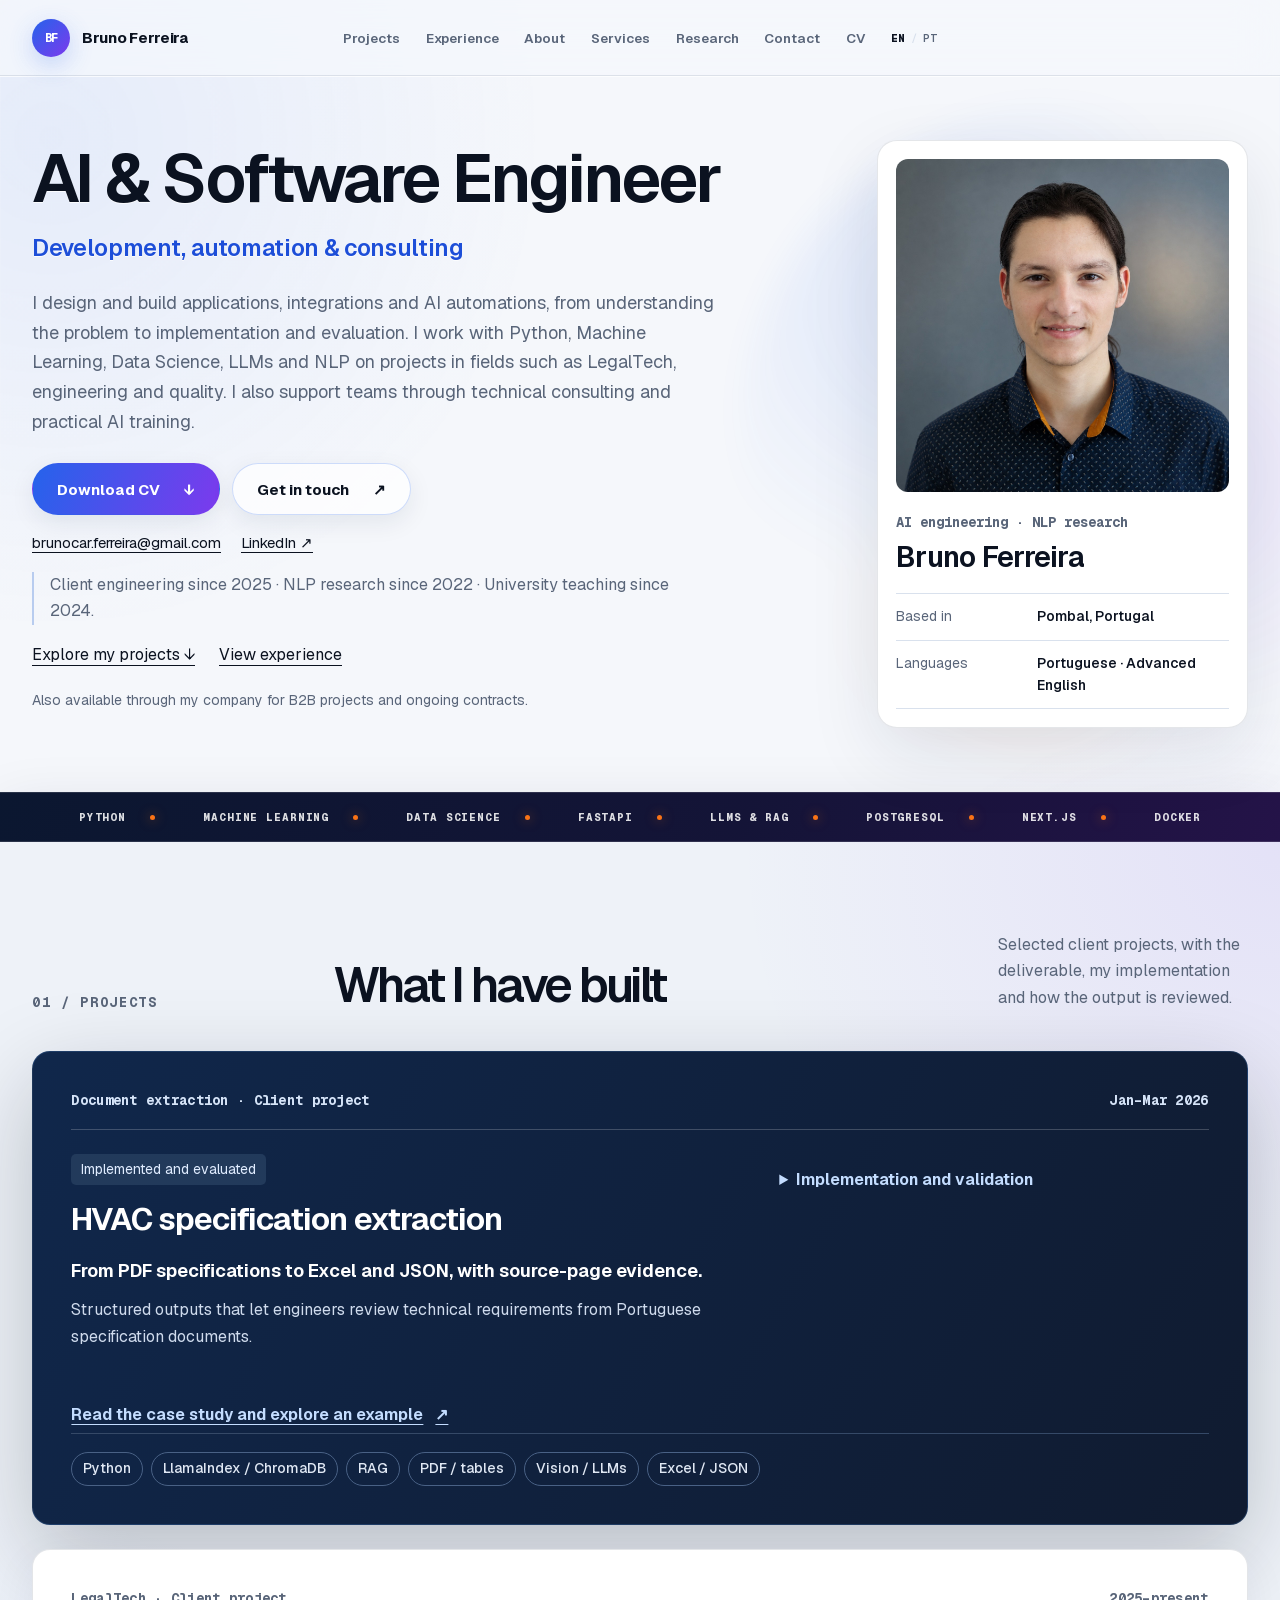
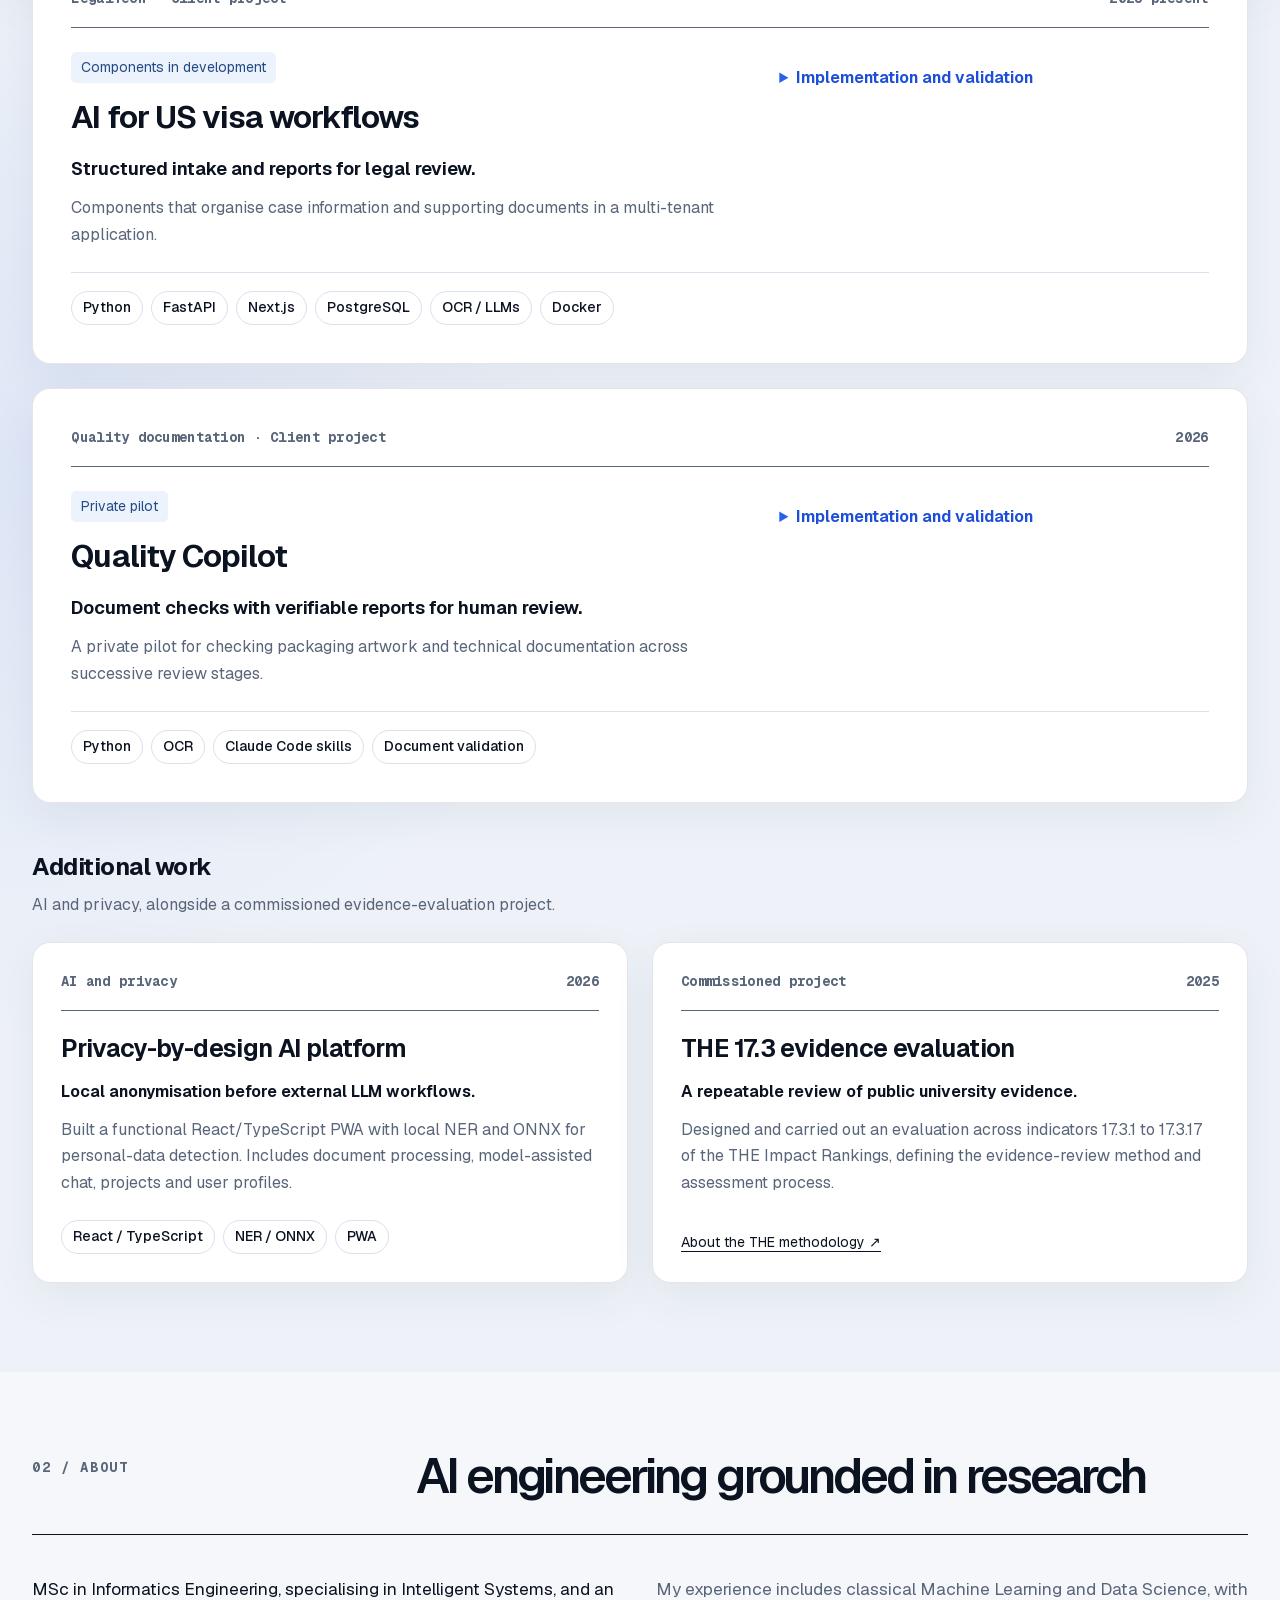
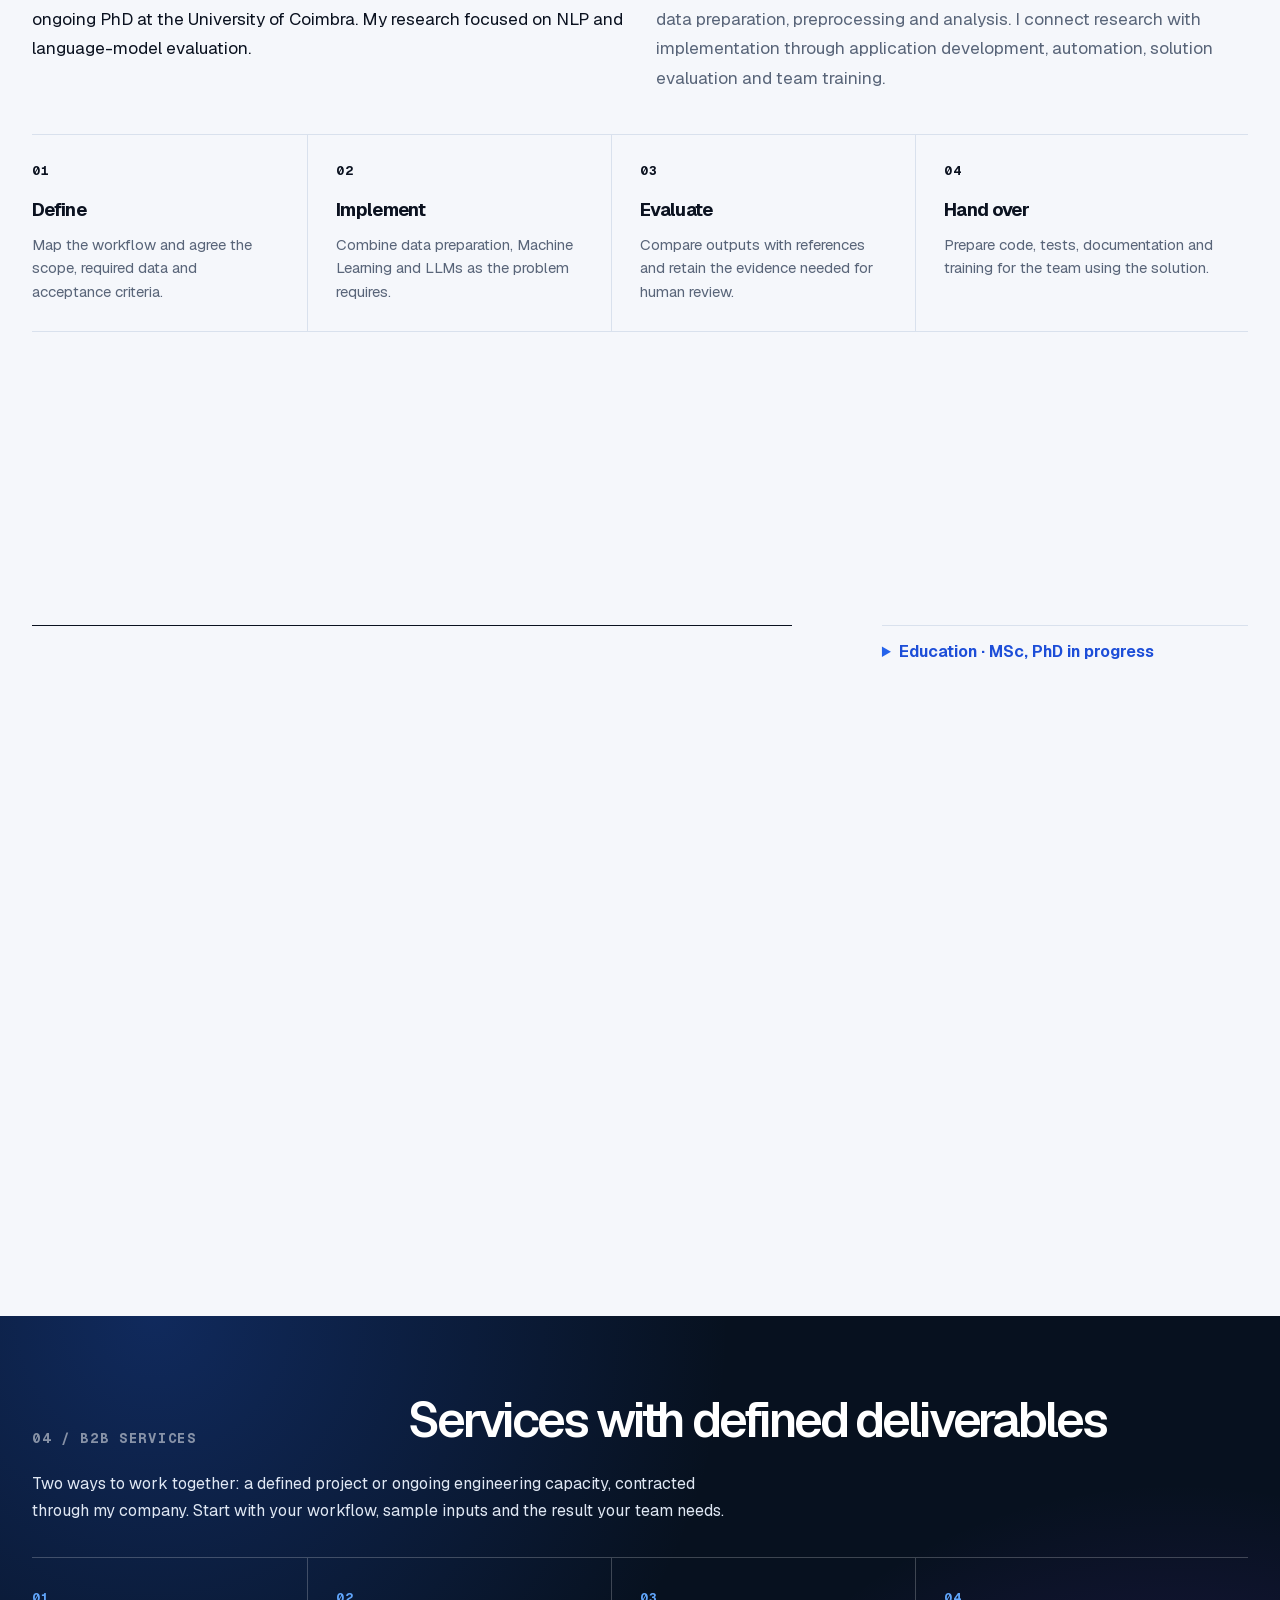
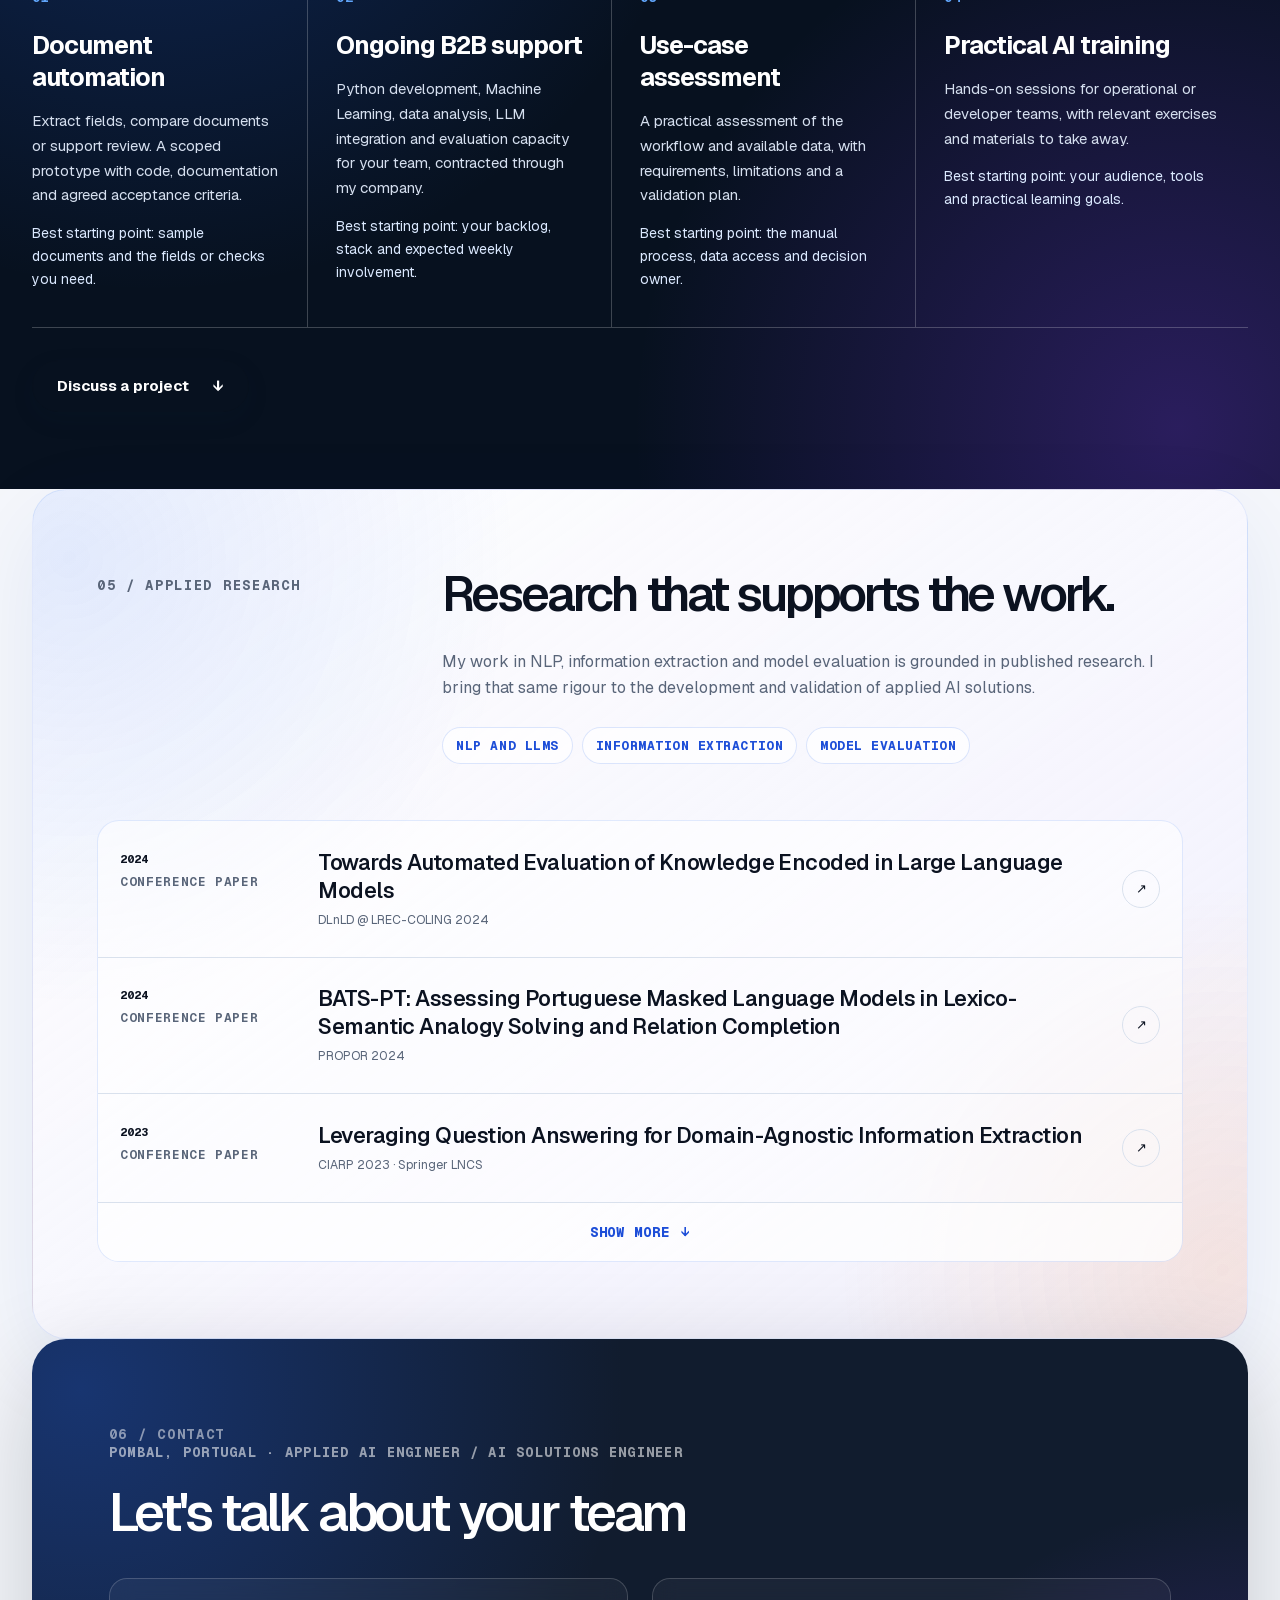
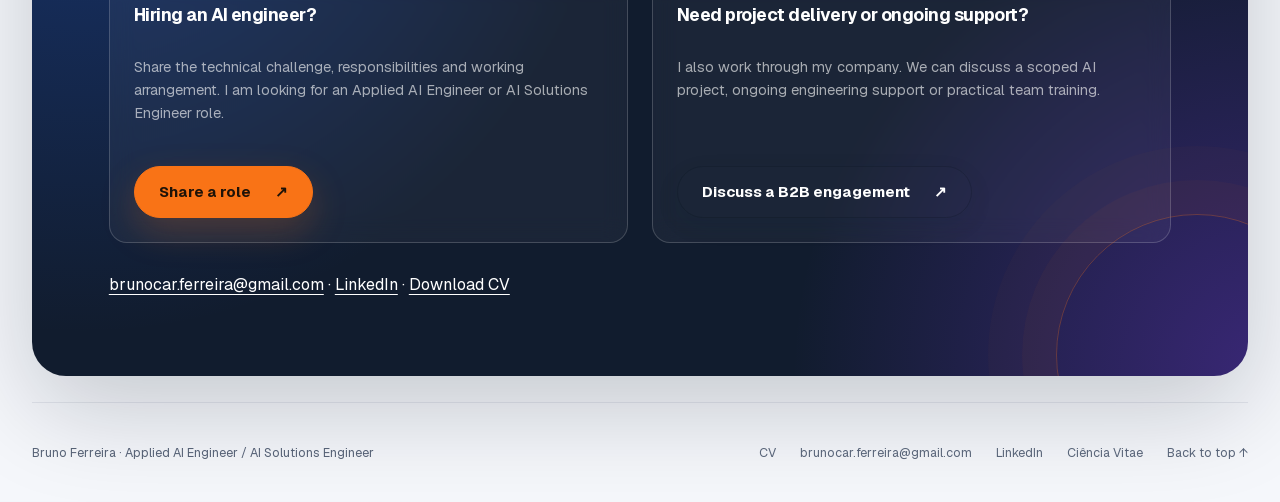
==== commit 3d48657c: "Remove availability label from portfolio introduction" ====
--- a/en/index.html
+++ b/en/index.html
@@ -60,7 +60,6 @@
 <main id="home" tabindex="-1">
 <section class="hero section-shell" aria-labelledby="hero-title">
 <div class="hero-copy">
-<p class="eyebrow">Open to roles and B2B projects</p>
 <h1 id="hero-title">AI &amp; Software Engineer<em>Development, automation &amp; consulting</em></h1>
 <p class="hero-intro">I design and build applications, integrations and AI automations, from understanding the problem to implementation and evaluation. I work with Python, Machine Learning, Data Science, LLMs and NLP on projects in fields such as LegalTech, engineering and quality. I also support teams through technical consulting and practical AI training.</p>
 <div class="hero-actions">
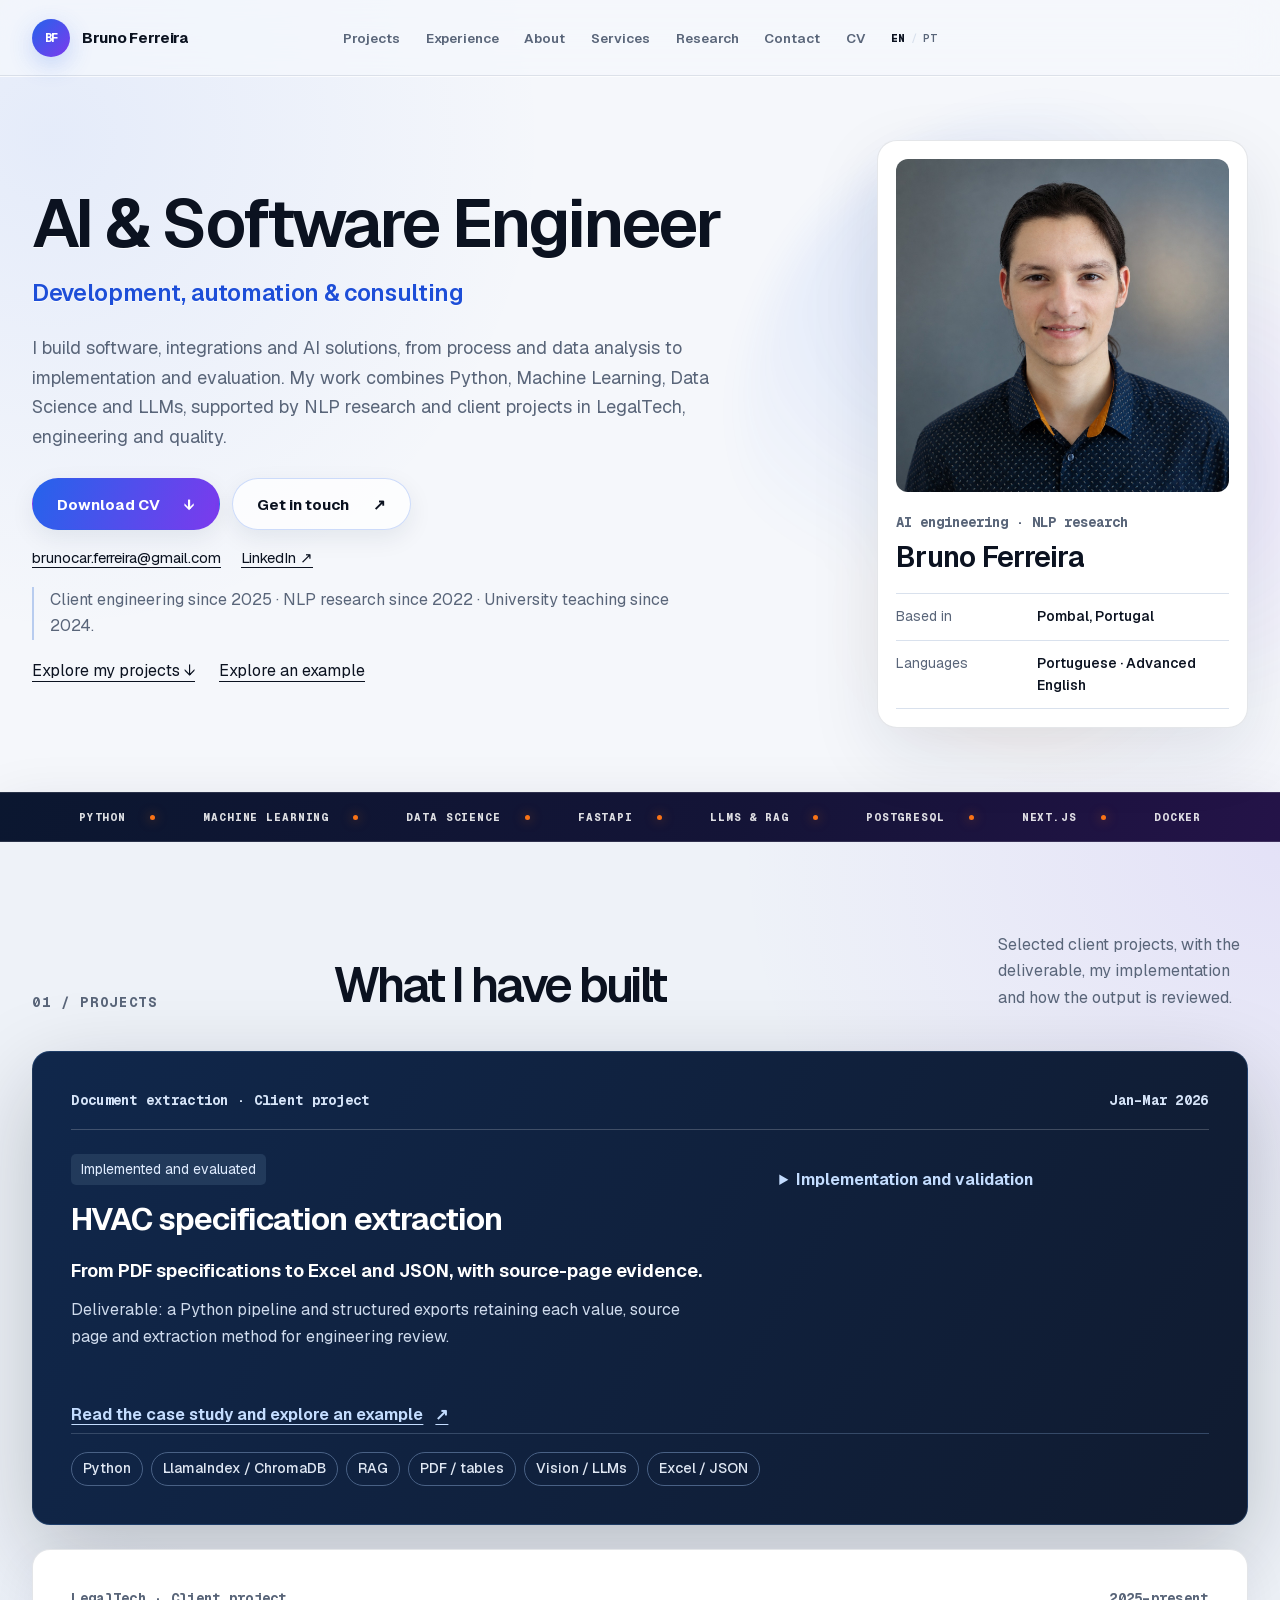
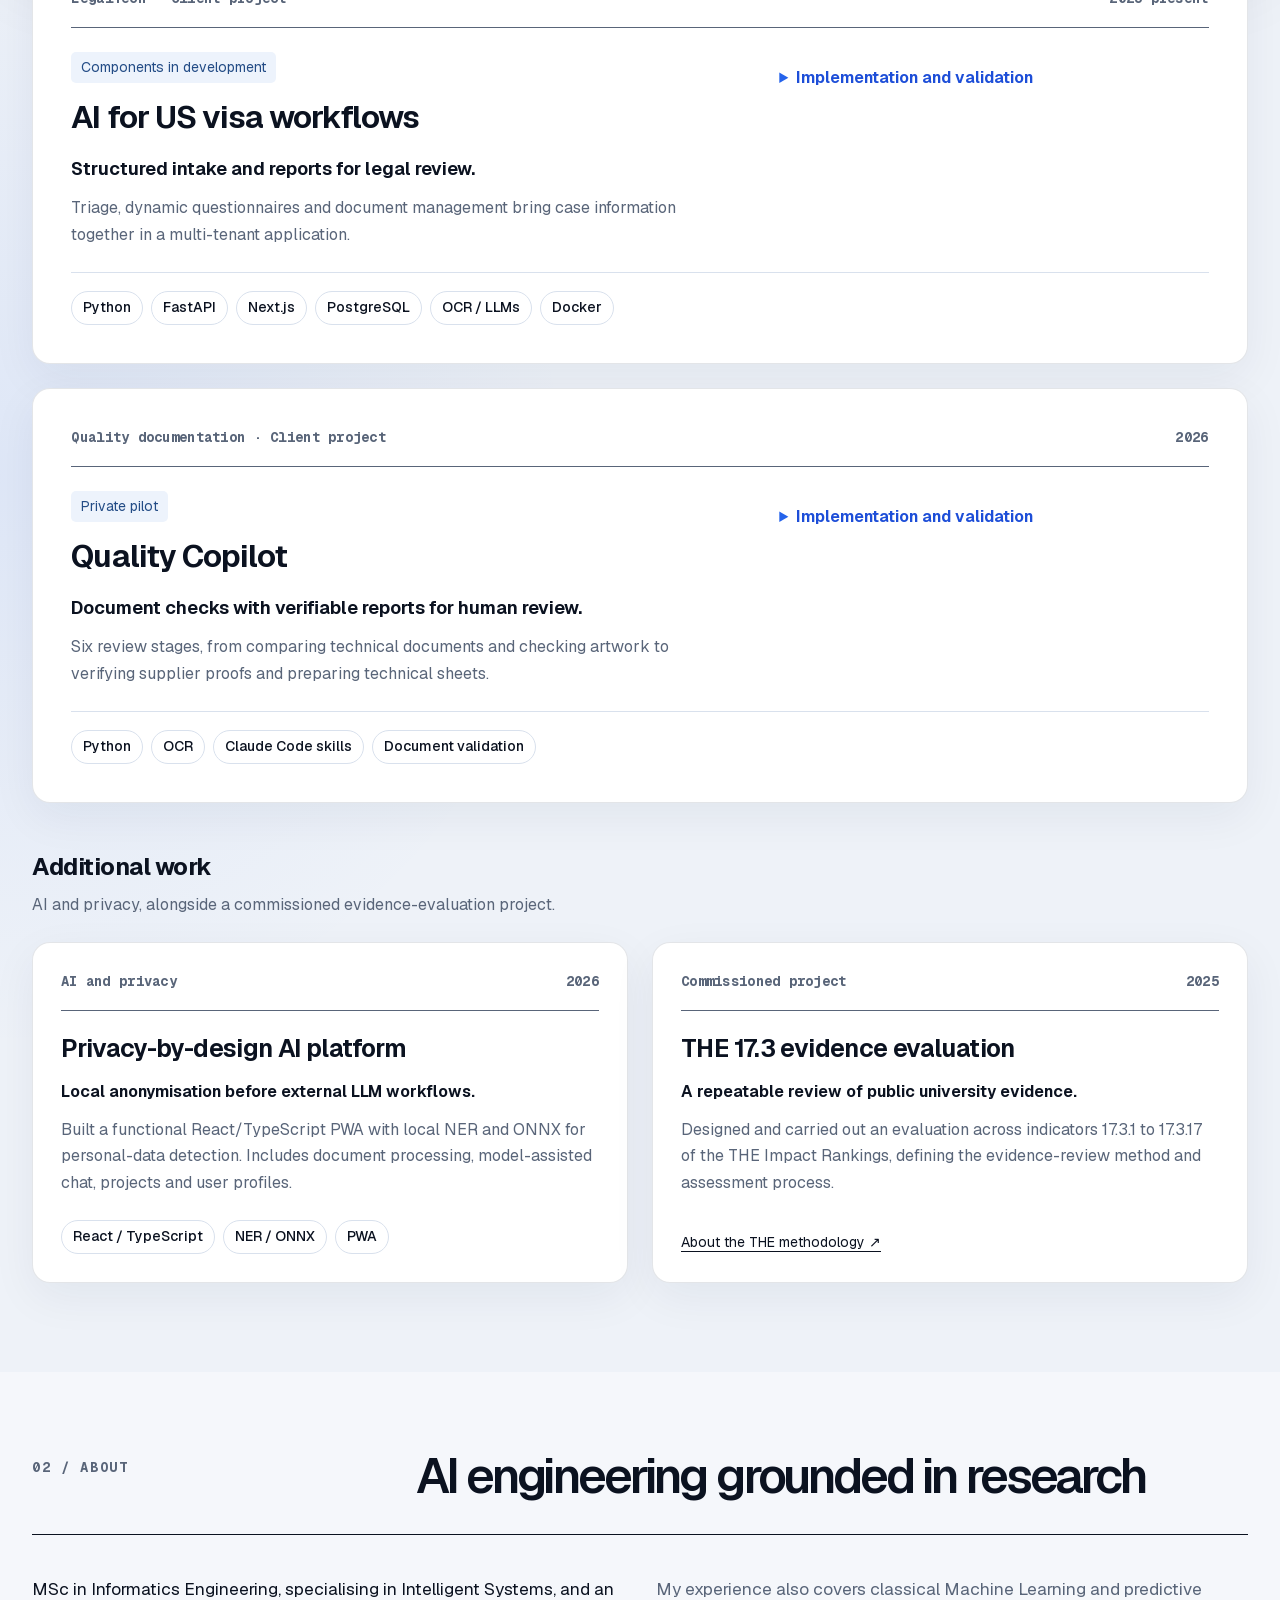
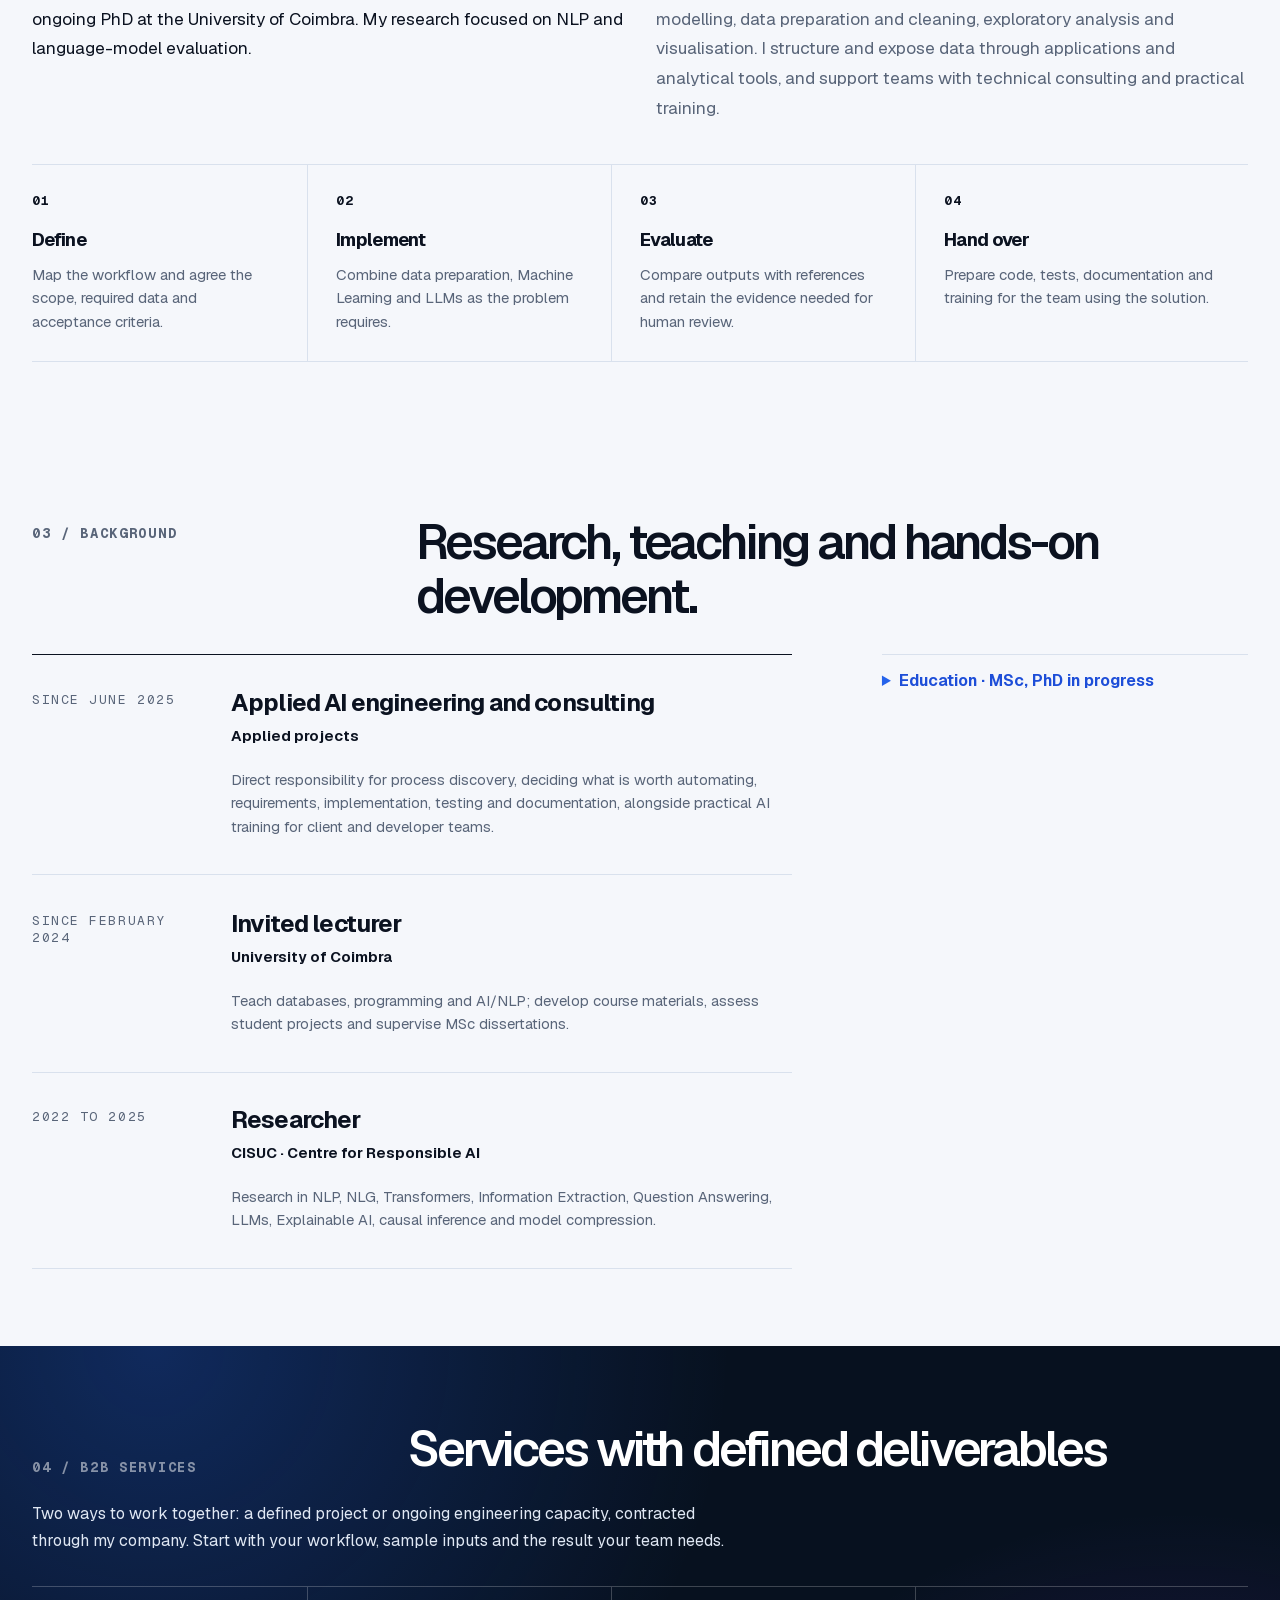
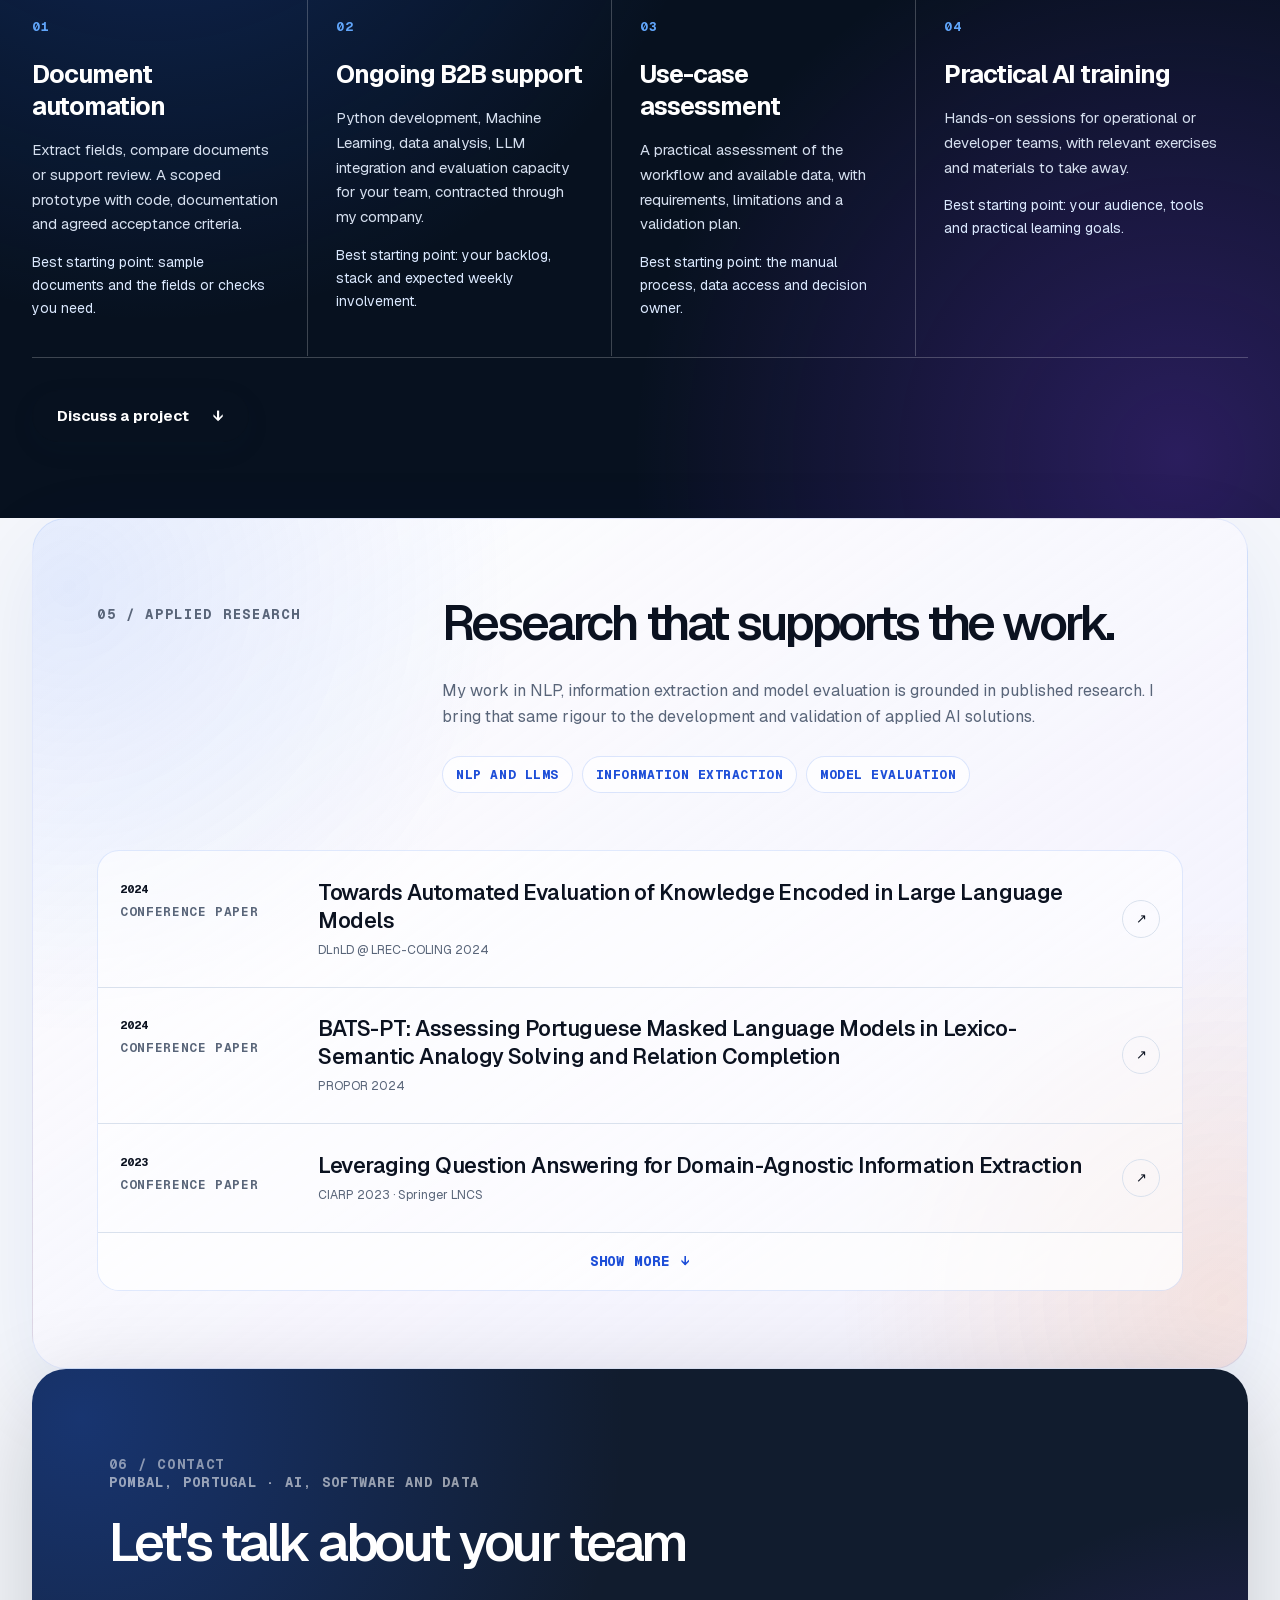
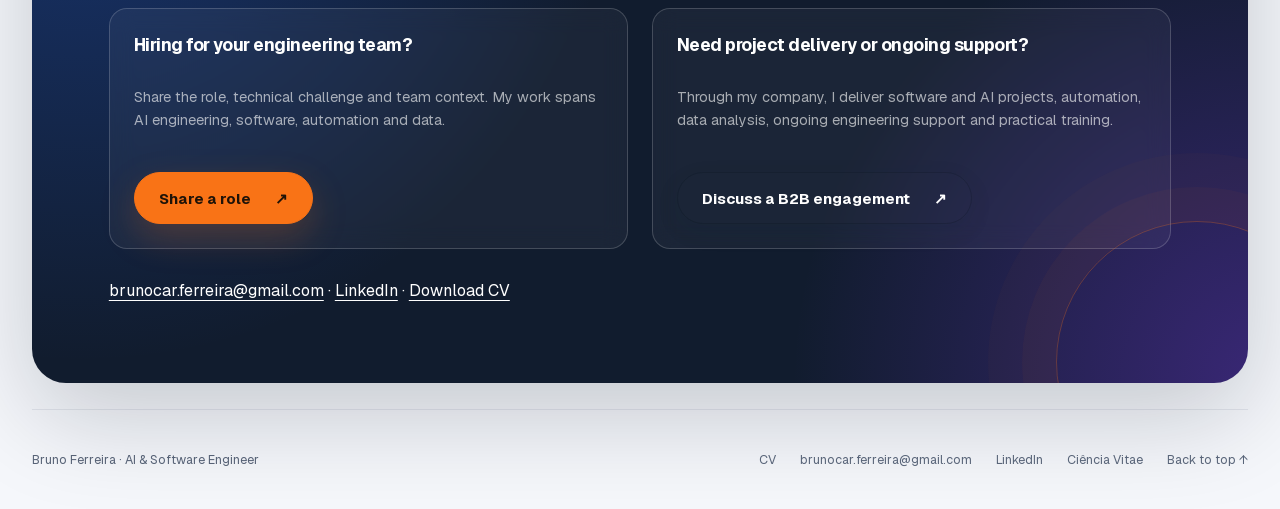
==== commit cbc80409: "Clarify engineering profile, project evidence and data experience" ====
--- a/en/index.html
+++ b/en/index.html
@@ -61,15 +61,15 @@
 <section class="hero section-shell" aria-labelledby="hero-title">
 <div class="hero-copy">
 <h1 id="hero-title">AI &amp; Software Engineer<em>Development, automation &amp; consulting</em></h1>
-<p class="hero-intro">I design and build applications, integrations and AI automations, from understanding the problem to implementation and evaluation. I work with Python, Machine Learning, Data Science, LLMs and NLP on projects in fields such as LegalTech, engineering and quality. I also support teams through technical consulting and practical AI training.</p>
+<p class="hero-intro">I build software, integrations and AI solutions, from process and data analysis to implementation and evaluation. My work combines Python, Machine Learning, Data Science and LLMs, supported by NLP research and client projects in LegalTech, engineering and quality.</p>
 <div class="hero-actions">
 <a class="button button-primary" href="../bruno-ferreira-cv-en.pdf" download>Download CV <span aria-hidden="true">↓</span></a>
-<a class="button button-secondary" href="mailto:brunocar.ferreira@gmail.com?subject=Applied%20AI%20opportunity%20-%20Bruno%20Ferreira">Get in touch <span aria-hidden="true">↗</span></a>
+<a class="button button-secondary" href="mailto:brunocar.ferreira@gmail.com?subject=Engineering%20opportunity%20-%20Bruno%20Ferreira">Get in touch <span aria-hidden="true">↗</span></a>
 </div>
 <p class="hero-direct"><a href="mailto:brunocar.ferreira@gmail.com">brunocar.ferreira@gmail.com</a><a href="https://www.linkedin.com/in/mrbclf/" target="_blank" rel="noreferrer">LinkedIn ↗</a></p>
 <p class="hero-evidence">Client engineering since 2025 · NLP research since 2022 · University teaching since 2024.</p>
-<div class="hero-shortcuts"><a href="#projects">Explore my projects <span aria-hidden="true">↓</span></a><a href="#background">View experience</a></div>
-<p class="hero-availability">Also available through my company for B2B projects and ongoing contracts.</p>
+<div class="hero-shortcuts"><a href="#projects">Explore my projects <span aria-hidden="true">↓</span></a><a href="../case-studies/hvac/#example">Explore an example</a></div>
+
 </div>
 <aside class="hero-profile" aria-label="Bruno Ferreira">
 <div class="portrait-wrap"><img src="../bruno-ferreira-portrait-2026.jpg" alt="Portrait of Bruno Ferreira" width="1254" height="1254" fetchpriority="high"></div>
@@ -96,20 +96,20 @@
 <div class="section-shell case-list"><article class="project-card project-case project-hvac project-featured" id="project-hvac" aria-labelledby="project-hvac-title">
 <div class="project-topline"><p>Document extraction · Client project</p><span>Jan–Mar 2026</span></div>
 <div class="case-body">
-<div class="case-overview"><p class="case-status">Implemented and evaluated</p><h3 id="project-hvac-title">HVAC specification extraction</h3><p class="case-outcome">From PDF specifications to Excel and JSON, with source-page evidence.</p><p class="case-context">Structured outputs that let engineers review technical requirements from Portuguese specification documents.</p></div>
-<details class="project-detail"><summary>Implementation and validation</summary><dl class="case-details"><div><dt>My implementation</dt><dd>Built a Python pipeline combining embedding-based RAG, deterministic table mapping and regular expressions with vision and language models.</dd></div><div><dt>Evidence &amp; review</dt><dd>Preserved value, page and extraction method; implemented cross-equipment checks and compared outputs with manual references.</dd></div></dl></details>
+<div class="case-overview"><p class="case-status">Implemented and evaluated</p><h3 id="project-hvac-title">HVAC specification extraction</h3><p class="case-outcome">From PDF specifications to Excel and JSON, with source-page evidence.</p><p class="case-context">Deliverable: a Python pipeline and structured exports retaining each value, source page and extraction method for engineering review.</p></div>
+<details class="project-detail"><summary>Implementation and validation</summary><dl class="case-details"><div><dt>My implementation</dt><dd>Built a Python pipeline combining embedding-based RAG, deterministic table mapping and regular expressions with vision and language models.</dd></div><div><dt>Evidence &amp; review</dt><dd>Compared fields with manual references. Added tests for equipment attribution, identifier collisions and insufficient retrieval context.</dd></div></dl></details>
 </div><a class="case-link" href="../case-studies/hvac/">Read the case study and explore an example <span aria-hidden="true">↗</span></a><div class="tag-list case-technologies"><span>Python</span><span>LlamaIndex / ChromaDB</span><span>RAG</span><span>PDF / tables</span><span>Vision / LLMs</span><span>Excel / JSON</span></div>
 </article><article class="project-card project-case project-visa" id="project-legaltech" aria-labelledby="project-legaltech-title">
 <div class="project-topline"><p>LegalTech · Client project</p><span>2025–present</span></div>
 <div class="case-body">
-<div class="case-overview"><p class="case-status">Components in development</p><h3 id="project-legaltech-title">AI for US visa workflows</h3><p class="case-outcome">Structured intake and reports for legal review.</p><p class="case-context">Components that organise case information and supporting documents in a multi-tenant application.</p></div>
+<div class="case-overview"><p class="case-status">Components in development</p><h3 id="project-legaltech-title">AI for US visa workflows</h3><p class="case-outcome">Structured intake and reports for legal review.</p><p class="case-context">Triage, dynamic questionnaires and document management bring case information together in a multi-tenant application.</p></div>
 <details class="project-detail"><summary>Implementation and validation</summary><dl class="case-details"><div><dt>My implementation</dt><dd>Designed and built intake, triage, dynamic questionnaires and document management, integrating OCR and language-model analysis.</dd></div><div><dt>Evidence &amp; review</dt><dd>Reports draw on document evidence to support review against USCIS criteria. Legal assessment remains with the reviewing team.</dd></div></dl></details>
 </div><div class="tag-list case-technologies"><span>Python</span><span>FastAPI</span><span>Next.js</span><span>PostgreSQL</span><span>OCR / LLMs</span><span>Docker</span></div>
 </article><article class="project-card project-case project-quality" id="project-quality" aria-labelledby="project-quality-title">
 <div class="project-topline"><p>Quality documentation · Client project</p><span>2026</span></div>
 <div class="case-body">
-<div class="case-overview"><p class="case-status">Private pilot</p><h3 id="project-quality-title">Quality Copilot</h3><p class="case-outcome">Document checks with verifiable reports for human review.</p><p class="case-context">A private pilot for checking packaging artwork and technical documentation across successive review stages.</p></div>
-<details class="project-detail"><summary>Implementation and validation</summary><dl class="case-details"><div><dt>My implementation</dt><dd>Designed and built modules for dimensional checks, content validation, correction verification and technical-sheet preparation using Python, OCR and Claude Code skills.</dd></div><div><dt>Evidence &amp; review</dt><dd>Defined the evidence required at each stage. Reports support human validation of findings and corrections.</dd></div></dl></details>
+<div class="case-overview"><p class="case-status">Private pilot</p><h3 id="project-quality-title">Quality Copilot</h3><p class="case-outcome">Document checks with verifiable reports for human review.</p><p class="case-context">Six review stages, from comparing technical documents and checking artwork to verifying supplier proofs and preparing technical sheets.</p></div>
+<details class="project-detail"><summary>Implementation and validation</summary><dl class="case-details"><div><dt>My implementation</dt><dd>Designed and implemented document comparison, dimensional and content checks, correction verification, supplier-proof comparison and technical-sheet preparation.</dd></div><div><dt>Evidence &amp; review</dt><dd>Produced reports for each stage, linking differences and findings to supporting evidence for human validation.</dd></div></dl></details>
 </div><div class="tag-list case-technologies"><span>Python</span><span>OCR</span><span>Claude Code skills</span><span>Document validation</span></div>
 </article><div class="additional-heading"><h3>Additional work</h3><p>AI and privacy, alongside a commissioned evidence-evaluation project.</p></div>
 <div class="additional-project-grid">
@@ -128,7 +128,7 @@
 <section class="about section-shell" id="about" aria-labelledby="about-title">
 <div class="section-heading"><p class="section-index">02 / About</p><h2 id="about-title">AI engineering grounded in research</h2></div>
 <div class="about-body">
-<div class="about-copy"><p>MSc in Informatics Engineering, specialising in Intelligent Systems, and an ongoing PhD at the University of Coimbra. My research focused on NLP and language-model evaluation.</p><p>My experience includes classical Machine Learning and Data Science, with data preparation, preprocessing and analysis. I connect research with implementation through application development, automation, solution evaluation and team training.</p></div>
+<div class="about-copy"><p>MSc in Informatics Engineering, specialising in Intelligent Systems, and an ongoing PhD at the University of Coimbra. My research focused on NLP and language-model evaluation.</p><p>My experience also covers classical Machine Learning and predictive modelling, data preparation and cleaning, exploratory analysis and visualisation. I structure and expose data through applications and analytical tools, and support teams with technical consulting and practical training.</p></div>
 <div class="about-process" role="group" aria-label="How I work">
 <article><span>01</span><h3>Define</h3><p>Map the workflow and agree the scope, required data and acceptance criteria.</p></article><article><span>02</span><h3>Implement</h3><p>Combine data preparation, Machine Learning and LLMs as the problem requires.</p></article><article><span>03</span><h3>Evaluate</h3><p>Compare outputs with references and retain the evidence needed for human review.</p></article><article><span>04</span><h3>Hand over</h3><p>Prepare code, tests, documentation and training for the team using the solution.</p></article>
 </div>
@@ -260,16 +260,16 @@
 </section>
 <section class="contact section-shell" id="contact" aria-labelledby="contact-title">
 <p class="section-index section-index-light">06 / Contact</p>
-<div class="contact-prompt"><p class="contact-kicker">Pombal, Portugal · Applied AI Engineer / AI Solutions Engineer</p><h2 id="contact-title">Let&#x27;s talk about your team</h2></div>
+<div class="contact-prompt"><p class="contact-kicker">Pombal, Portugal · AI, software and data</p><h2 id="contact-title">Let&#x27;s talk about your team</h2></div>
 <div class="contact-paths contact-options">
-<article class="contact-role"><h3>Hiring an AI engineer?</h3><p>Share the technical challenge, responsibilities and working arrangement. I am looking for an Applied AI Engineer or AI Solutions Engineer role.</p><a class="button button-accent" href="mailto:brunocar.ferreira@gmail.com?subject=Applied%20AI%20opportunity%20-%20Bruno%20Ferreira">Share a role <span aria-hidden="true">↗</span></a></article>
-<article><h3>Need project delivery or ongoing support?</h3><p>I also work through my company. We can discuss a scoped AI project, ongoing engineering support or practical team training.</p><a class="button button-outline-light" href="mailto:brunocar.ferreira@gmail.com?subject=B2B%20project%20-%20Bruno%20Ferreira">Discuss a B2B engagement <span aria-hidden="true">↗</span></a></article>
+<article class="contact-role"><h3>Hiring for your engineering team?</h3><p>Share the role, technical challenge and team context. My work spans AI engineering, software, automation and data.</p><a class="button button-accent" href="mailto:brunocar.ferreira@gmail.com?subject=Engineering%20opportunity%20-%20Bruno%20Ferreira">Share a role <span aria-hidden="true">↗</span></a></article>
+<article><h3>Need project delivery or ongoing support?</h3><p>Through my company, I deliver software and AI projects, automation, data analysis, ongoing engineering support and practical training.</p><a class="button button-outline-light" href="mailto:brunocar.ferreira@gmail.com?subject=B2B%20project%20-%20Bruno%20Ferreira">Discuss a B2B engagement <span aria-hidden="true">↗</span></a></article>
 </div>
 <p class="contact-direct"><a href="mailto:brunocar.ferreira@gmail.com">brunocar.ferreira@gmail.com</a> · <a href="https://www.linkedin.com/in/mrbclf/" target="_blank" rel="noreferrer">LinkedIn</a> · <a href="../bruno-ferreira-cv-en.pdf" download>Download CV</a></p>
 </section>
 </main>
 <footer class="site-footer">
-<p>Bruno Ferreira · Applied AI Engineer / AI Solutions Engineer</p>
+<p>Bruno Ferreira · AI &amp; Software Engineer</p>
 <div>
 <a href="../bruno-ferreira-cv-en.pdf" download>CV</a>
 <a href="mailto:brunocar.ferreira@gmail.com">brunocar.ferreira@gmail.com</a>
